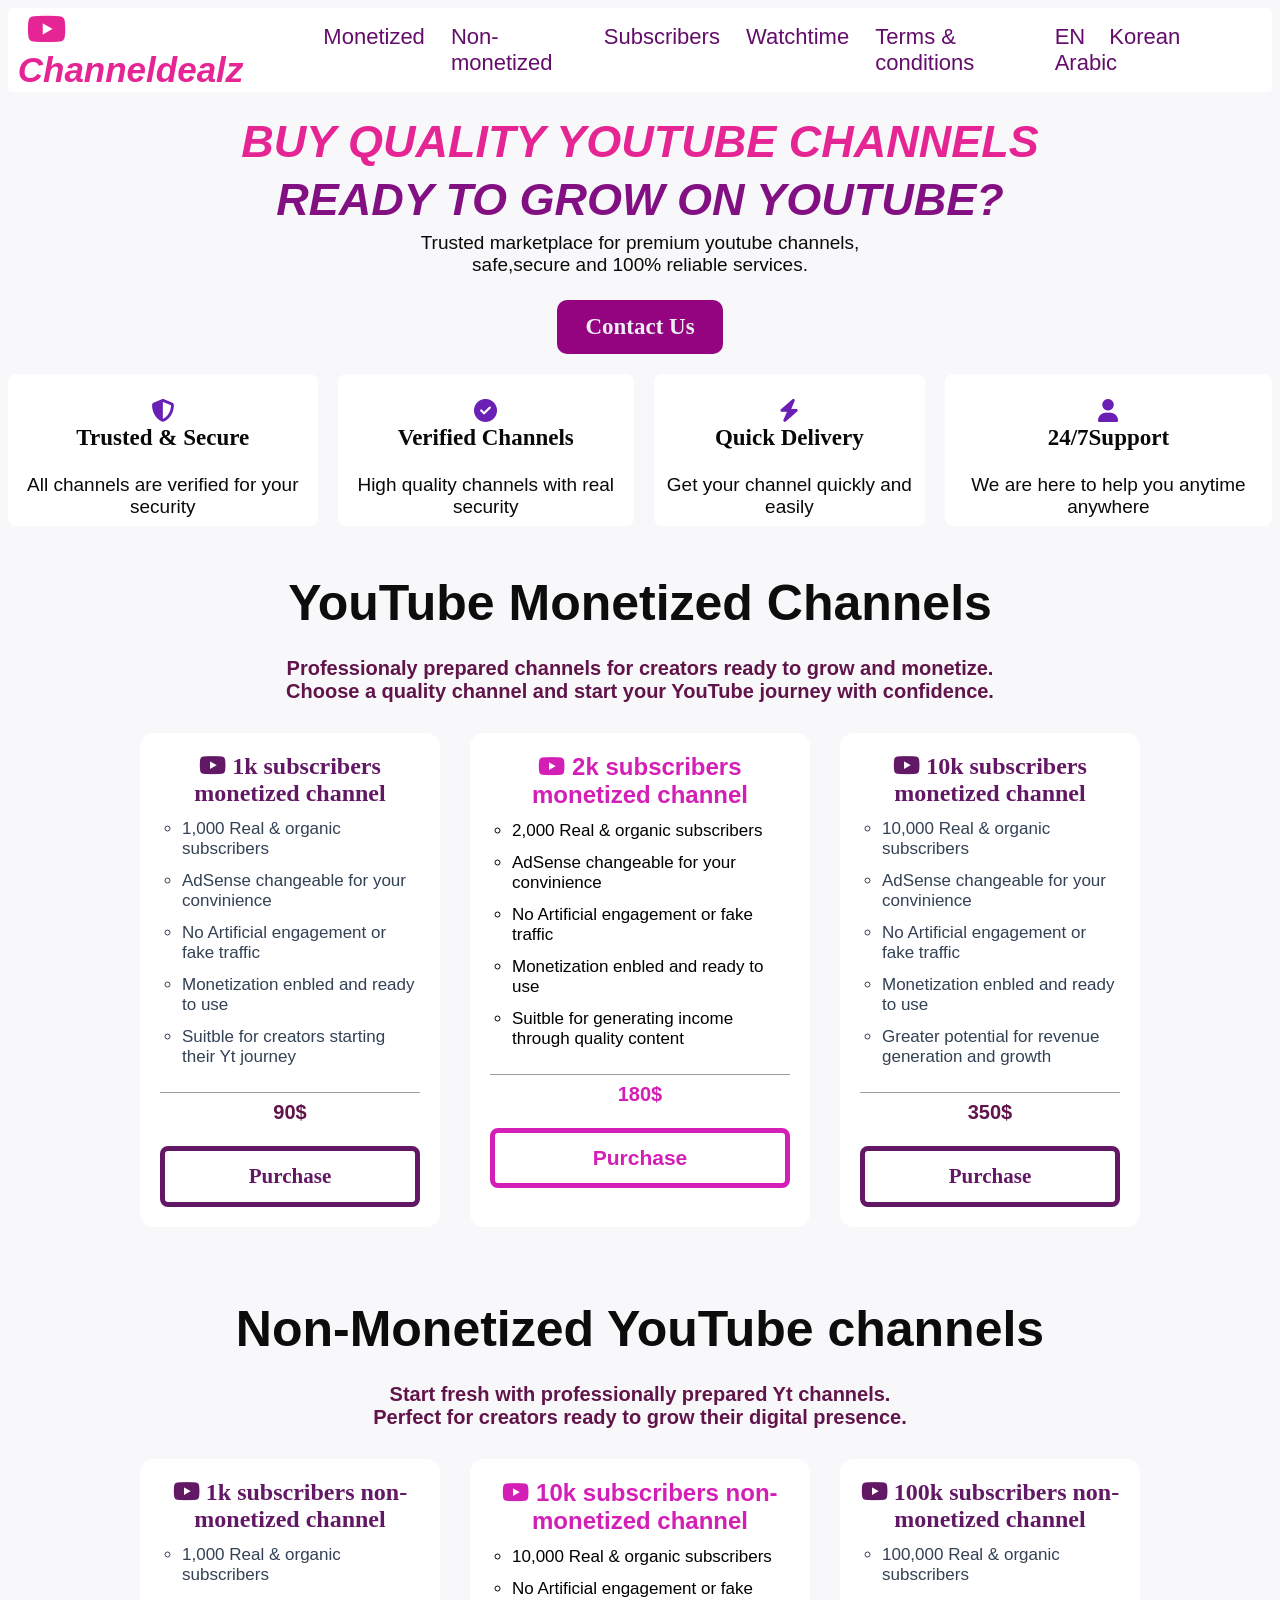
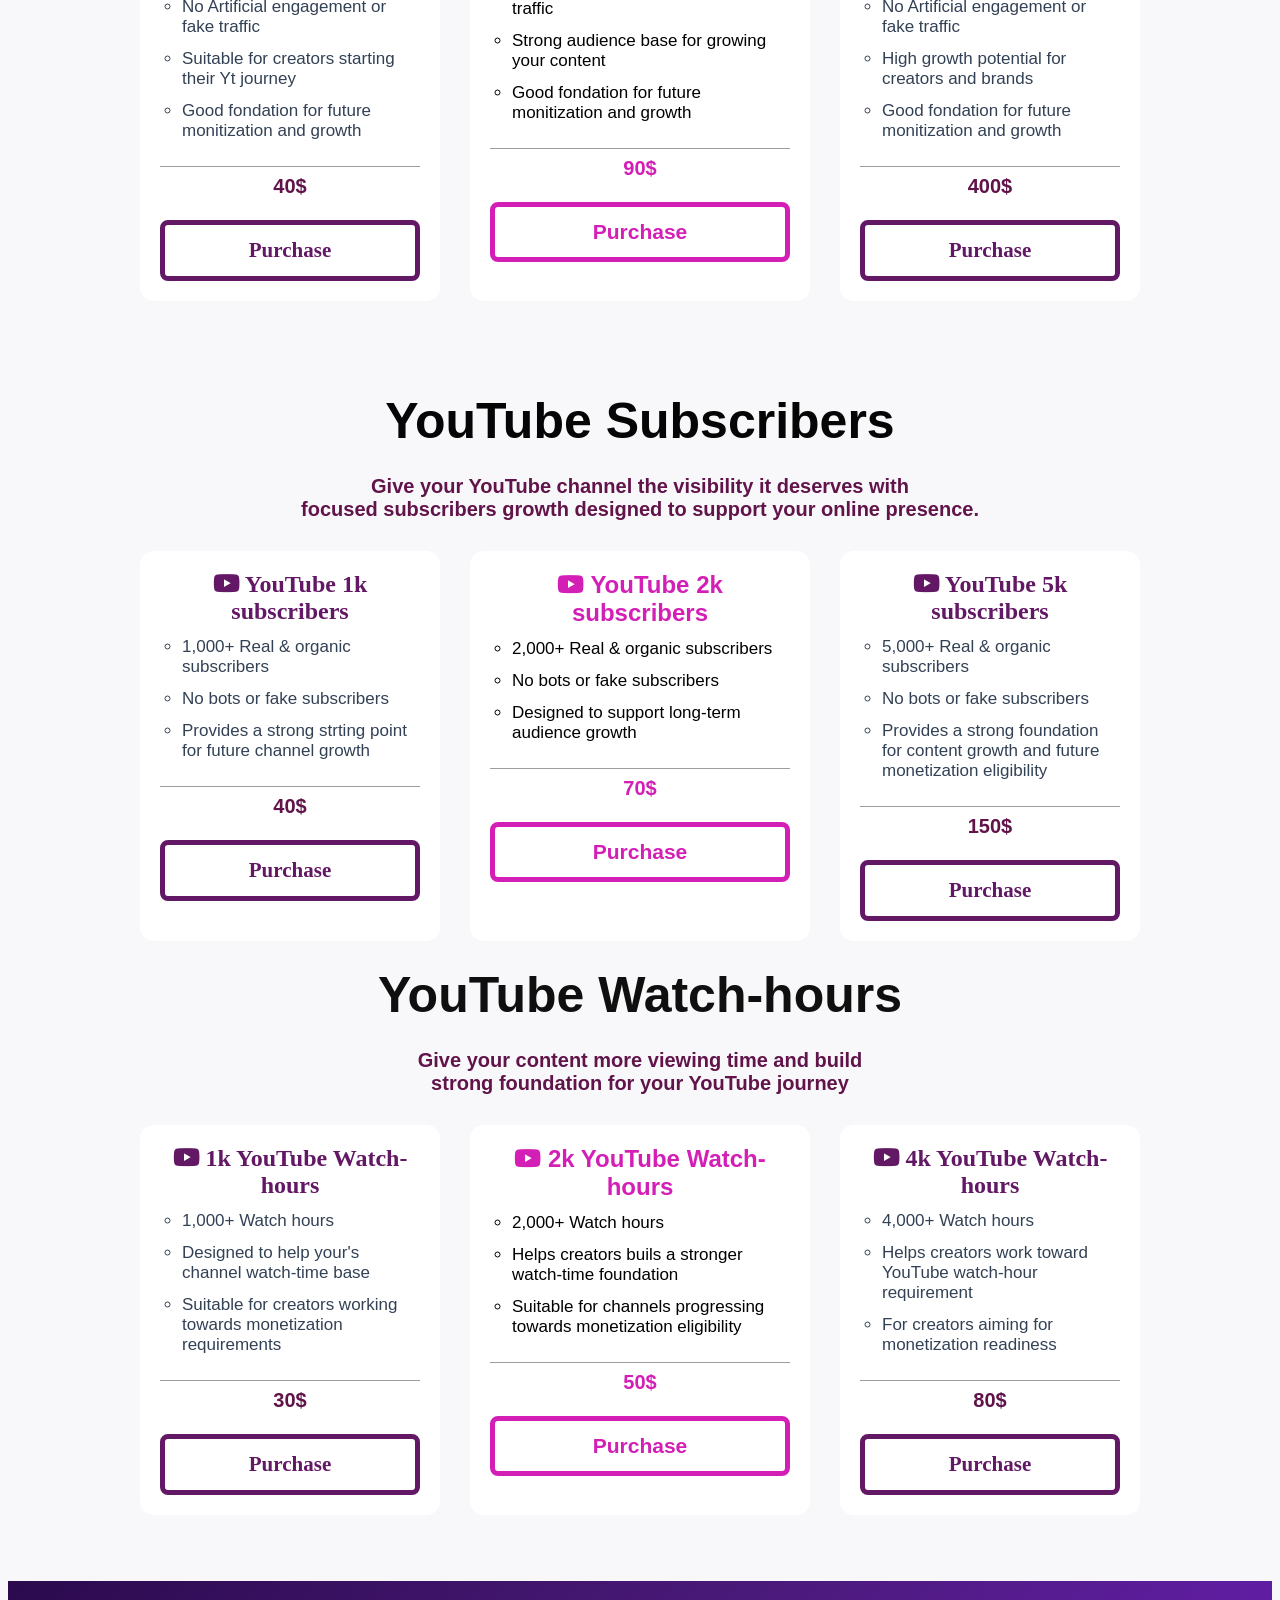
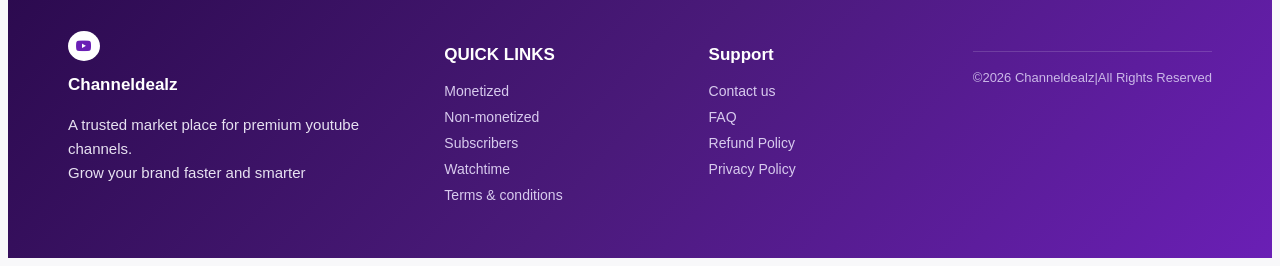
==== index.html @ dd98b4f0 "Add files via upload" ====
<!DOCTYPE html>
<html lang="en">
<head>
    <meta charset="UTF-8">
    <meta name="viewport" content="width=device-width, initial-scale=1.0">
    <title>Channeldealz</title>
    <link rel="stylesheet" href="style.css">
    <link rel="stylesheet" href="https://cdnjs.cloudflare.com/ajax/libs/font-awesome/6.5.2/css/all.min.css">
</head>
<body>
    <header>
        <nav class="ao">
            <div class="o">
                <span>&nbsp;&nbsp;<i class="fa-brands fa-youtube"></i>&nbsp;Channeldealz</span></div>
            <ul>
            <li><a href="#channel">Monetized&nbsp;</a></li>
            <li><a href="#non">Non-monetized&nbsp;</a></li>
            <li><a href="#subscribers">Subscribers&nbsp;</a></li>
            <li><a href="#watch-time">Watchtime&nbsp;</a></li>
            <li><a href="terms.html" target="_blank">Terms & conditions</a></li>
            </ul>
            <div class="languages">
    <a href="./index.html">EN</a>
    <a href="ko/index.html">Korean</a>
    <a href="ar/index.html">Arabic</a>
</div>
        </nav>
    </header><br>
    <section id="home">
    <div class="zo">
    <h1 class="co">BUY QUALITY YOUTUBE CHANNELS</h1>
    <h1 class="bo">READY TO GROW ON YOUTUBE?</h1>
    <p>Trusted marketplace for premium youtube channels,<br>safe,secure and 100% reliable services.</p><br>
    <div class="f"><a href="mailto:sikandariqbalmillionaire@gmail.com">Contact Us</a></div>
    <div class="yo">
    <div class="xo"><h3><i class="fa-solid fa-shield-halved"></i>
        <br>Trusted & Secure</h3><p>All channels are verified for your security</p></div>
    <div class="xo"><h3><i class="fa-solid fa-circle-check"></i><br>
        Verified Channels</h3><p>High quality channels with real security</p></div>
    <div class="xo"><h3><i class="fa-solid fa-bolt"></i><br>Quick Delivery</h3><p>Get your channel quickly and easily</p></div>
    <div class="xo"><h3><i class="fa-solid fa-user"></i><br>24/7Support</h3><p>We are here to help you anytime anywhere</p></div>
    </div>
    </div>
    </section><br>
<section id="channel">
    <h1>YouTube Monetized Channels</h1>
    <h3>Professionaly prepared channels for creators ready to grow and monetize.<br>
        Choose a quality channel and start your YouTube journey with confidence.
    </h3>
    <div class="jo">
    <div class="no">
        <h2><i class="fa-brands fa-youtube"></i>&nbsp;1k subscribers monetized channel</h2>
        <ul>
            <li>1,000 Real & organic subscribers</li>
            <li>AdSense changeable for your convinience</li>
            <li>No Artificial engagement or fake traffic</li>
            <li>Monetization enbled and ready to use</li>
            <li>Suitble for creators starting their Yt journey</li>
        </ul>
        <div class="wo"></div>
         <h3>90$</h3>
        <a href="https://wa.me/923251877429" target="_blank">Purchase</a>
    </div>
     <div class="go">
        <h2><i class="fa-brands fa-youtube"></i>&nbsp;2k subscribers monetized channel</h2>
        <ul>
            <li>2,000 Real & organic subscribers</li>
            <li>AdSense changeable for your convinience</li>
            <li>No Artificial engagement or fake traffic</li>
            <li>Monetization enbled and ready to use</li>
            <li>Suitble for generating income through quality content</li>
        </ul>
        <div class="x"></div>
         <h3>180$</h3>
        <a href="https://wa.me/923251877429" target="_blank">Purchase</a>
    </div>
    <div class="no">
        <h2><i class="fa-brands fa-youtube"></i>&nbsp;10k subscribers monetized channel</h2>
        <ul>
            <li>10,000 Real & organic subscribers</li>
            <li>AdSense changeable for your convinience</li>
            <li>No Artificial engagement or fake traffic</li>
            <li>Monetization enbled and ready to use</li>
            <li>Greater potential for revenue generation and growth</li>
        </ul>
        <div class="wo"></div>
        <h3>350$</h3>
        <a href="https://wa.me/923251877429" target="_blank">Purchase</a>
    </div>
    </div>
</section><br>
<section id="non">
    <h1>Non-Monetized YouTube channels</h1>
    <h3>Start fresh with professionally prepared Yt channels.<br>
        Perfect for creators ready to grow their digital presence.
    </h3>
    <div class="jo">
    <div class="no">
        <h2><i class="fa-brands fa-youtube"></i>&nbsp;1k subscribers non-monetized channel</h2>
        <ul>
            <li>1,000 Real & organic subscribers</li>
            <li>No Artificial engagement or fake traffic</li>
            <li>Suitable for creators starting their Yt journey</li>
            <li>Good fondation for future monitization and growth</li>
        </ul>
        <div class="wo"></div>
         <h3>40$</h3>
        <a href="https://wa.me/923251877429" target="_blank">Purchase</a>
    </div>
   <div class="go">
        <h2><i class="fa-brands fa-youtube"></i>&nbsp;10k subscribers non-monetized channel</h2>
        <ul>
            <li>10,000 Real & organic subscribers</li>
            <li>No Artificial engagement or fake traffic</li>
            <li>Strong audience base for growing your content</li>
            <li>Good fondation for future monitization and growth</li>
        </ul>
        <div class="x"></div>
         <h3>90$</h3>
        <a href="https://wa.me/923251877429" target="_blank">Purchase</a>
    </div>
    <div class="no">
        <h2><i class="fa-brands fa-youtube"></i>&nbsp;100k subscribers non-monetized channel</h2>
        <ul>
            <li>100,000 Real & organic subscribers</li>
            <li>No Artificial engagement or fake traffic</li>
            <li>High growth potential for creators and brands</li>
            <li>Good fondation for future monitization and growth</li>
        </ul>
        <div class="wo"></div>
        <h3>400$</h3>
        <a href="https://wa.me/923251877429" target="_blank">Purchase</a>
    </div>
    </div>
</section><br><br>
<section id="subscribers">
    <h1>YouTube Subscribers</h1>
    <h3>Give your YouTube channel the visibility it deserves with<br>
        focused subscribers growth designed to support your online presence.
    </h3>
    <div class="jo">
    <div class="no">
            <h2><i class="fa-brands fa-youtube"></i>&nbsp;YouTube 1k subscribers</h2>
            <ul>
            <li>1,000+ Real & organic subscribers</li>
            <li>No bots or fake subscribers</li>
            <li>Provides a strong strting point for future channel growth</li>
        </ul>
        <div class="wo"></div>
        <h3>40$</h3>
         <a href="https://wa.me/923251877429" target="_blank">Purchase</a>
    </div>
    <div class="go">
            <h2><i class="fa-brands fa-youtube"></i>&nbsp;YouTube 2k subscribers</h2>
            <ul>
            <li>2,000+ Real & organic subscribers</li>
            <li>No bots or fake subscribers</li>
            <li>Designed to support long-term audience growth</li>
        </ul>
        <div class="x"></div>
         <h3>70$</h3>
         <a href="https://wa.me/923251877429" target="_blank">Purchase</a>
    </div>
    <div class="no">
            <h2><i class="fa-brands fa-youtube"></i>&nbsp;YouTube 5k subscribers</h2>
            <ul>
            <li>5,000+ Real & organic subscribers</li>
            <li>No bots or fake subscribers</li>
            <li>Provides a strong foundation for content growth and future monetization eligibility</li>
        </ul>
        <div class="wo"></div>
         <h3>150$</h3>
         <a href="https://wa.me/923251877429" target="_blank">Purchase</a>
    </div>
    </div>
</section>
<section id="watch-time">
    <h1>YouTube Watch-hours</h1>
    <h3>Give your content more viewing time and build <br> strong foundation
        for your YouTube journey
    </h3>
    <div class="jo">
    <div class="no">
        <h2><i class="fa-brands fa-youtube"></i>&nbsp;1k YouTube Watch-hours</h2>
        <ul>
            <li>1,000+ Watch hours</li>
            <li>Designed to help your's channel watch-time base</li>
            <li>Suitable for creators working towards monetization requirements</li>
        </ul>
        <div class="wo"></div>
        <h3>30$</h3>
        <a href="https://wa.me/923251877429" target="_blank">Purchase</a>
    </div>
    <div class="go">
        <h2><i class="fa-brands fa-youtube"></i>&nbsp;2k YouTube Watch-hours</h2>
        <ul>
            <li>2,000+ Watch hours</li>
            <li>Helps creators buils a stronger watch-time foundation</li>
            <li>Suitable for channels progressing towards monetization eligibility</li>
        </ul>
        <div class="x"></div>
         <h3>50$</h3>
        <a href="https://wa.me/923251877429" target="_blank">Purchase</a>
    </div>
    <div class="no">
        <h2><i class="fa-brands fa-youtube"></i>&nbsp;4k YouTube Watch-hours</h2>
        <ul>
            <li>4,000+ Watch hours</li>
            <li>Helps creators work toward YouTube watch-hour requirement</li>
            <li>For creators aiming for monetization readiness</li>
        </ul>
        <div class="wo"></div>
        <h3>80$</h3>
        <a href="https://wa.me/923251877429" target="_blank">Purchase</a>
    </div>
    </div>
</section><br><br>
<section>
    <div class="d">
    <div class="a"><i class="fa-brands fa-youtube"></i><h2>Channeldealz</h2>
        <p>A trusted market place for premium youtube channels.<br>Grow your brand faster and smarter</p>
    </div>
    <div class="b"><h2>QUICK LINKS</h2>
     <ul>
            <li><a href="#channel">Monetized&nbsp;</a></li>
            <li><a href="#non">Non-monetized&nbsp;</a></li>
            <li><a href="#subscribers">Subscribers&nbsp;</a></li>
            <li><a href="#watch-time">Watchtime&nbsp;</a></li>
            <li><a href="terms.html" target="_blank">Terms & conditions</a></li>
            </ul>
    </div>
    <div class="c"><h2>Support</h2>
        <ul>
            <li>Contact us</li>
            <li>FAQ</li>
            <li>Refund Policy</li>
            <li>Privacy Policy</li>
        </ul>
    </div>
    <footer>&copy;2026 Channeldealz|All Rights Reserved</footer>
    </div>
</section>
</body>
</html>
---- style.css ----
.ao a{
    font-size: 22px;
    font-weight:500;
    font-family: 'Segoe UI', Tahoma, Geneva, Verdana, sans-serif;
    color: rgb(99, 13, 107);
    text-decoration:none;
    margin-right: 20px;
}
.ao a:hover{
    background-color: rgb(143, 36, 137);
    color:#edeff3;
}
.ao ul{
    margin-left: auto;
    display: flex;
    list-style: none;
}
.ao li{
    font-weight:1000;
}
.o{
    display:flex;
    align-items: center;
    gap: 2px;
}
.o span img{
 vertical-align: middle;
}
.ao span{
    font-size: 35px;
    font-style: italic;
    color: rgb(230, 37, 149);
    font-family:'Gill Sans', 'Gill Sans MT', Calibri, 'Trebuchet MS', sans-serif;
    font-weight:800 !important;
}
.ao{
    display: flex;
    align-items: center;
    border-radius: 5px;
    background:white;
}
.zo h1,.zo p{
    margin: 6px 0;
}
.bo{
    color: rgb(131, 16, 131);
    font-family:Arial, Helvetica, sans-serif;
    font-size:45px;
    font-style: italic;
    text-align: center;
    font-weight: 800;
}
.co{
    color: rgb(230, 37, 149);
    font-family: Arial, Helvetica, sans-serif;
    font-size: 45px;
    font-style: italic;
    text-align: center;
    font-weight:850;
}
.f{
    display: flex;
    justify-content: center;
    margin-bottom: 20px;
}
.f a{
    border-radius: 10px;
    padding:14px 28px;
    width: fit-content;
    background:rgb(148, 4, 129);
    text-align: center;
    text-decoration: none;
    color: #edeff3;
    font-size:23px;
    font-weight:600;
}
.zo p{
    color:rgb(10, 10, 10);
    font-size: 19px;
    text-align: center;
    font-family: 'Lucida Sans', 'Lucida Sans Regular', 'Lucida Grande', 'Lucida Sans Unicode', Geneva, Verdana, sans-serif;
}
.xo{
    width: fit-content;
    text-align: center;
    padding: 2px;
    color:rgb(8, 8, 8);
    background:white;
    border-radius: 8px;
    margin-bottom: 5px;
    font-family:'Times New Roman', Times, serif;
}
.xo i{
    color:#6a1fb5;
}
.xo h3{
    font-size:23px !important;
}
.yo{
   display: flex;
   gap:20px;
   align-items: center;
}
.lo{
    width: 50px !important;
    height: 24px !important;
    margin-top: 5px;
}
body{
    background-color: rgb(248, 248, 250);
}
#channel h1{
    color: rgb(14, 13, 13);
    font-weight: 700;
    font-size: 50px;
    text-align: center;
    font-family:Arial, Helvetica, sans-serif;
    line-height:0.5;
}
#channel h3{
    color: rgb(97, 20, 74);
    text-align: center;
    font-size: 20px;
    font-family: Arial, Helvetica, sans-serif;
}
.no{
    box-sizing: border-box;
    width:300px;
    max-width: 300px;
    padding: 20px;
    max-width: 300px;
    align-items: center;
    border-radius: 14px;
    background-color: white;
    justify-content: center;
    transition: transform 0.3 ease;
}
.no:hover{
    transform:translateY(-6px);
    box-shadow: 0 18px 20px rgba(0,0,0,0.14);
}
.no h2{
    text-align:center;
    border: none;
    font-size:24px;
    font-weight: 700;
    color:#621864;
    margin: 0 0 12px;
    border-radius: 4px;
}
.no h3{
  margin:0 0 22px;
  font-weight: 700;
  font-size: 40px;
  color:#621864;
}
.no ul{
    padding-left: 22px;
    margin: 0 0 25px;
    font-family: 'Segoe UI', Tahoma, Geneva, Verdana, sans-serif;
}
.no li{
    margin-bottom: 12px;
    font-size: 17px;
    color: #334155;
    list-style:circle;
}
.no a{
   display: block;
   padding: 13px 20px;
   border:5px solid #621864;
   color:#621864;
   text-align: center;
   text-decoration: none;
   font-size: 21px;
   font-weight: 600;
   border-radius: 8px;
   transition: all 0.3s ease;
}
.wo{
    height:1px;
    background-color: #423942;
    opacity:0.5;
    margin-bottom:8px;
}
.x{
    height:1px;
    background-color: rgb(66, 56, 65);
    opacity:0.5;
    margin-bottom: 8px;
}
.go{
    width: 300px;
    max-width: 300px;
    border-radius: 14px;
    padding: 20px;
    transition: transform 0.3s ease;
    font-family: Arial, sans-serif;
    background-color:#ffffff;
}
.go:hover{
    transform:translateY(-6px);
    box-shadow: 0 18px 20px rgba(0,0,0,0.14);
}
.go h2{
    text-align: center;
    border: none;
    font-size:24px;
    font-weight: 700;
    color:rgb(212, 31, 182);
    margin: 0 0 12px;
    border-radius: 4px;
}
.go h3{
  margin:0 0 22px;
  font-weight: 700;
  font-size: 40px;
  color:rgb(212, 31, 182) !important;
}
.go ul{
    padding-left: 22px;
    margin: 0 0 25px;
    font-family: 'Segoe UI', Tahoma, Geneva, Verdana, sans-serif;
}
.go li{
    margin-bottom: 12px;
    font-size: 17px;
    list-style:circle;
}
.go a{
   display: block;
   padding: 13px 20px;
   border:5px solid rgb(212, 31, 182);
   color:rgb(212, 31, 182);
   text-align: center;
   text-decoration: none;
   font-size: 21px;
   font-weight: 600;
   border-radius: 8px;
   transition: all 0.3 ease;
}
.jo{
    width: 100%;
    max-width: 1150px;
    margin: 30px auto;
    
    display: flex;
    justify-content: center;
    align-items: stretch;
    
    gap: 30px;
    padding: 0 20px;
    box-sizing: border-box;
}
#non h1{
     color: rgb(12, 12, 12);
    font-weight: 700;
    font-size: 50px;
    text-align: center;
    font-family:Arial, Helvetica, sans-serif;
    line-height: 0.5;
}
#non h3{
    color: rgb(97, 20, 74);
    text-align: center;
    font-family: Arial, Helvetica, sans-serif;
    font-size: 20px;
}
#subscribers h1{
     color: rgb(5, 5, 5);
    font-weight: 700;
    font-size: 50px;
    text-align: center;
    font-family:Arial, Helvetica, sans-serif;
    line-height: 0.5;
}
#subscribers h3{
    color: rgb(97, 20, 74);
    text-align: center;
    font-size: 20px;
    font-family: Arial, Helvetica, sans-serif;
}
#watch-time h1{
     color: rgb(15, 15, 15);
    font-weight: 700;
    font-size: 50px;
    text-align: center;
    font-family:Arial, Helvetica, sans-serif;
    line-height: 0.5;
}
#watch-time h3{
    color: rgb(97, 20, 74);
    text-align: center;
    font-size: 20px;
    font-family: Arial, Helvetica, sans-serif;
}
.ho{
    background: rgb(36, 4, 31);
    min-height: 100vh;
    display: flex;
    justify-content: center;
    gap:20px;
    flex-wrap: wrap;
}
.ho h1{
    color: #edeff3 !important;
    text-align: center !important;
    font-weight:1000;
    font-size:55px;
}
.ho h3{
    color:#fcf3fb;
    margin: 0;
}
.vo{
    border-bottom: 1px solid #263246;
}
.qo h2{
  color:#fff;
  font-size: 32px;
  margin-bottom: 10px;
}
.qo h3{
    color:#eef0f3;
    text-align: justify;
    display: block;
    white-space: normal;
    font-family: Arial, Helvetica, sans-serif;
    word-spacing: 1px;
    line-height: 1.7;
}
 .vo,
 .qo{
position: relative;
border-left:2px solid #d861ce;
margin-left: 35px;
padding: 10px 0 10px 18px;
box-sizing: border-box;
flex-basis: 100%;
}
 .vo h1,
 .qo h2,
 .qo h3{
    margin-left: 0;
    padding-left: 0;
    text-align: left;
    display: block;
}
section:has(.d){
    background: linear-gradient(132deg,#2b0a4e,#4a1a7a,#6a1fb5);
    padding: 50px 60px 20px;
    color:#eee;
    font-family: 'Segoe UI', Tahoma, Geneva, Verdana, sans-serif;
}
.d{
    display: flex;
    justify-content: space-between;
    flex-wrap: wrap;
    gap:40px;
    max-width: 1200px;
    margin: 0 auto;
    padding-bottom: 25px;
}
.d h2{
    font-size: 17px;
    margin-bottom: 18px;
    color:#fff;
}
.a{
    flex: 1.5;
    min-width: 250px;
}
.a i{
    background: #fff;
    color: #6a1fb5;
    border-radius: 50%;
    padding: 8px;
    font-size: 14px;
    margin-right: 10px;
}
.a p{
    font-size: 15px;
    line-height: 1.6;
    color: #e7e1f1;
}
.b,.c{
  flex: 1;
  min-width: 180px;
}
.b ul,.c ul{
    list-style: none;
    padding: 0;
    margin: 0;
}
.b ul li,.c ul li{
    margin-bottom: 10px;
    color:#d8cbee;
    font-size: 14px;
}
.b ul li a{
    color:#d8cbee;
    text-decoration: none;
    transition: 0.3s;
}
.b ul  li a:hover{
    color:#fff;
    padding-left: 4px;
}
footer{
    text-align: center;
    padding: 18px 0;
    margin-top: 20px;
    border-top: 1px solid rgba(255,255,255,0.15);
    font-size: 13px;
    color:#cbb8e8;
}
@media (max-width: 1200px) {

    .ao {
        flex-wrap: wrap;
        padding: 10px 18px;
        gap: 8px;
    }

    .ao ul {
        flex-wrap: wrap;
        justify-content: center;
        gap: 5px 8px;
        margin-left: auto;
    }

    .ao a {
        font-size: 19px;
        margin-right: 8px;
    }

    .o {
        flex-shrink: 0;
    }

    .jo {
        max-width: 960px;
        flex-wrap: wrap;
        justify-content: center;
    }

    .co,
    .bo {
        font-size: 40px;
    }

    #channel h1,
    #non h1,
    #subscribers h1,
    #watch-time h1 {
        font-size: 44px;
        line-height: 1.1;
    }
}

@media (max-width: 900px) {

    .ao {
        padding: 10px 15px;
    }

    .ao ul {
        width: 100%;
        justify-content: center;
        margin-left: 0;
        flex-wrap: wrap;
        gap: 4px 8px;
    }

    .ao a {
        font-size: 17px;
        margin-right: 4px;
    }

    .jo {
        max-width: 650px;
        gap: 25px;
    }

    .co,
    .bo {
        font-size: 36px;
    }

    #channel h1,
    #non h1,
    #subscribers h1,
    #watch-time h1 {
        font-size: 40px;
        line-height: 1.15;
    }

    #channel h3,
    #non h3,
    #subscribers h3,
    #watch-time h3 {
        font-size: 18px;
        line-height: 1.5;
    }

    .ho {
        padding: 35px 6%;
    }

    .ho h1 {
        font-size: 46px;
    }

    .qo h2 {
        font-size: 28px;
    }

    .qo h3 {
        font-size: 17px;
        line-height: 1.6;
    }
}

@media (max-width: 650px) {

    .ao {
        padding: 8px 12px;
        gap: 8px;
    }

    .o {
        width: 100%;
        justify-content: center;
    }

    .ao span {
        font-size: 28px;
    }

    .ao ul {
        width: 100%;
        justify-content: center;
        flex-wrap: wrap;
        gap: 4px 7px;
        margin: 0;
    }

    .ao a {
        font-size: 15px;
        margin-right: 0;
        padding: 3px 2px;
    }

    .co,
    .bo {
        font-size: 30px;
        line-height: 1.25;
    }

    .zo p {
        font-size: 16px;
        line-height: 1.5;
    }

    .yo {
        flex-wrap: wrap;
        justify-content: center;
        gap: 12px;
    }

    .xo {
        width: calc(50% - 6px);
        max-width: none;
    }

    .xo h3 {
        font-size: 19px !important;
    }

    .xo p {
        font-size: 14px;
    }

    #channel h1,
    #non h1,
    #subscribers h1,
    #watch-time h1 {
        font-size: 32px;
        line-height: 1.2;
    }

    #channel h3,
    #non h3,
    #subscribers h3,
    #watch-time h3 {
        font-size: 16px;
        line-height: 1.5;
    }

    .jo {
        width: 100%;
        padding: 0 15px;
        flex-wrap: wrap;
        justify-content: center;
        gap: 20px;
    }

    .no,
    .go {
        width: 100%;
        max-width: 400px;
    }

    .no h2,
    .go h2 {
        font-size: 21px;
        line-height: 1.35;
    }

    .no li,
    .go li {
        font-size: 16px;
        line-height: 1.45;
    }

    .no h3,
    .go h3 {
        font-size: 34px;
    }

    .ho {
        padding: 30px 18px;
    }

    .ho h1 {
        font-size: 38px;
        line-height: 1.2;
    }

    .vo,
    .qo {
        margin-left: 0;
        padding-left: 14px;
    }

    .qo h2 {
        font-size: 25px;
        line-height: 1.3;
    }

    .qo h3 {
        font-size: 16px;
        line-height: 1.6;
        text-align: left;
        overflow-wrap: anywhere;
    }

    .d {
        padding-left: 20px;
        padding-right: 20px;
    }

    .a,
    .b,
    .c {
        min-width: 0;
        flex: 1 1 100%;
    }
}

@media (max-width: 420px) {

    .ao {
        padding: 8px 8px;
    }

    .ao span {
        font-size: 24px;
    }

    .ao ul {
        gap: 4px 5px;
    }

    .ao a {
        font-size: 13px;
    }

    .co,
    .bo {
        font-size: 26px;
    }

    .yo {
        gap: 10px;
    }

    .xo {
        width: 100%;
    }

    .jo {
        padding: 0 12px;
    }

    .no,
    .go {
        padding: 16px;
    }

    .no h2,
    .go h2 {
        font-size: 20px;
    }

    .no li,
    .go li {
        font-size: 15px;
    }

    .no a,
    .go a {
        font-size: 19px;
    }

    .ho {
        padding: 25px 14px;
    }

    .ho h1 {
        font-size: 32px;
    }

    .qo {
        padding-left: 12px;
    }

    .qo h2 {
        font-size: 22px;
    }

    .qo h3 {
        font-size: 15px;
    }
}
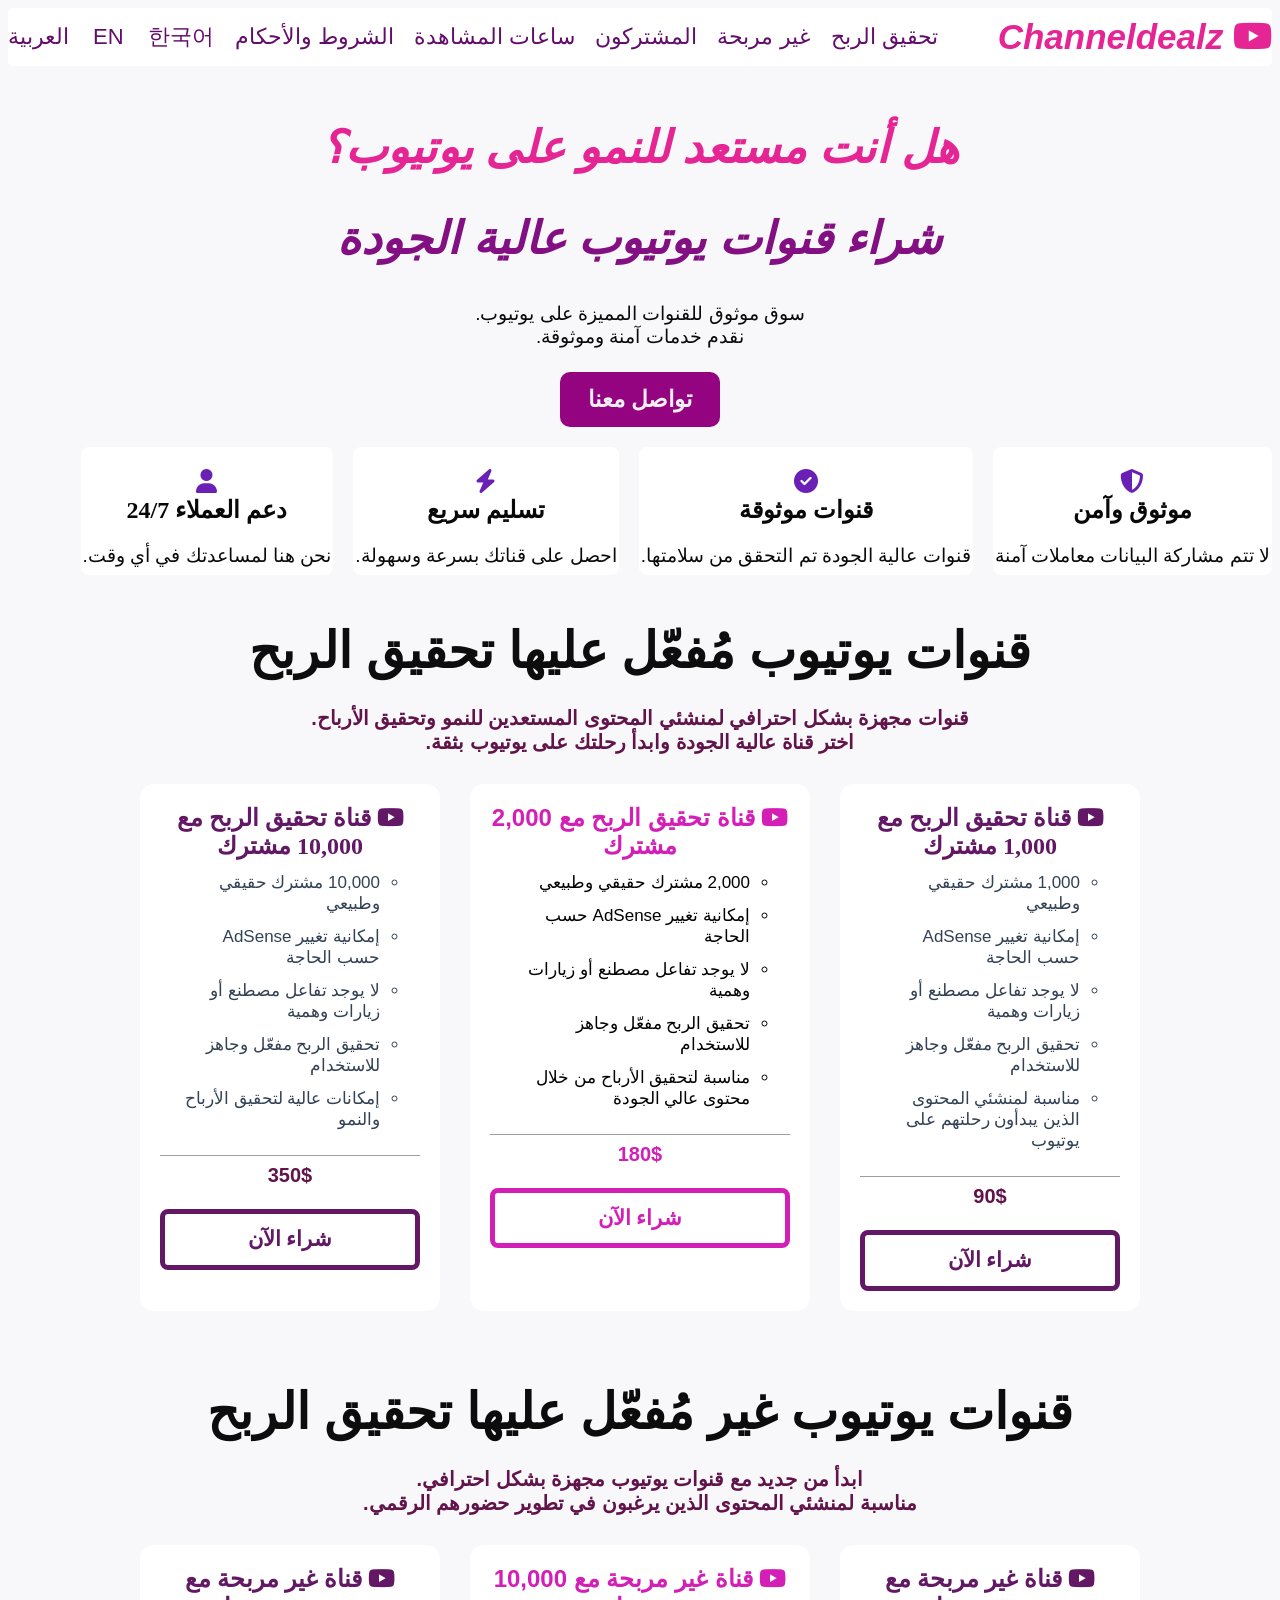
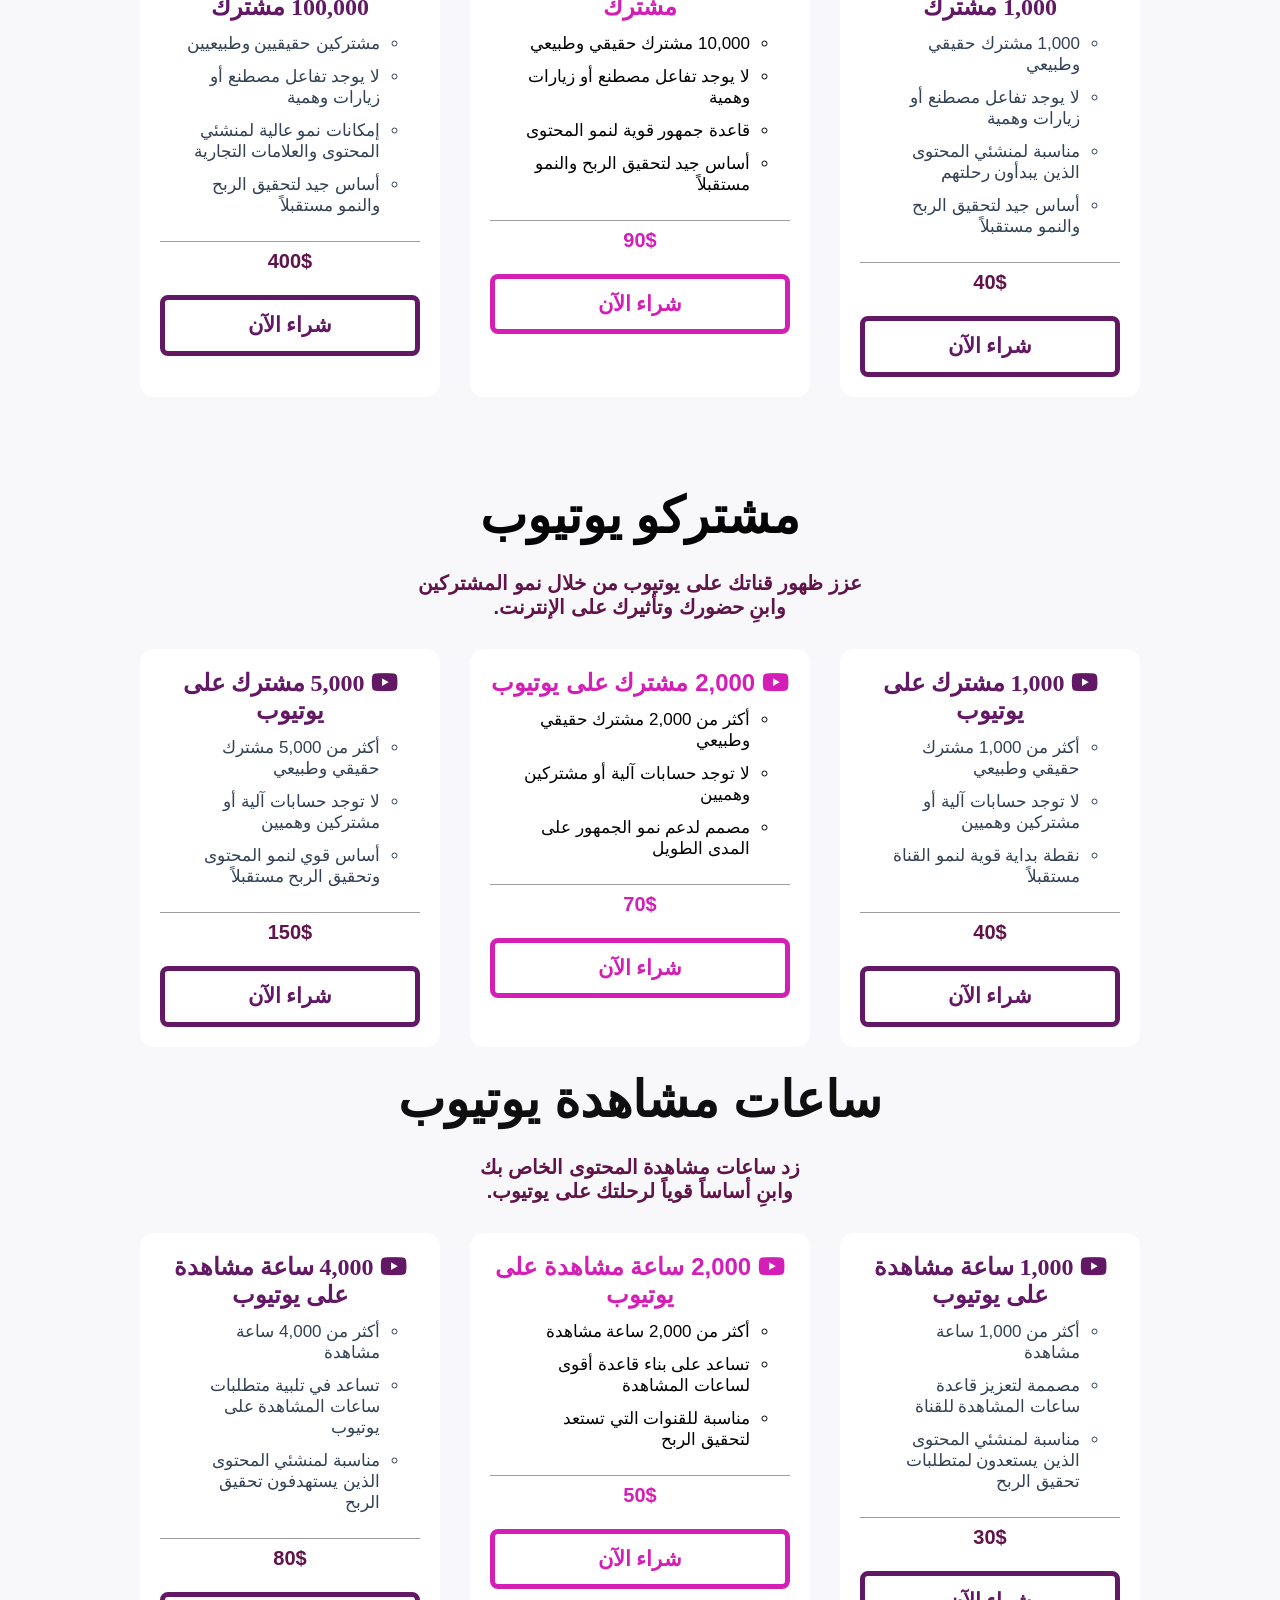
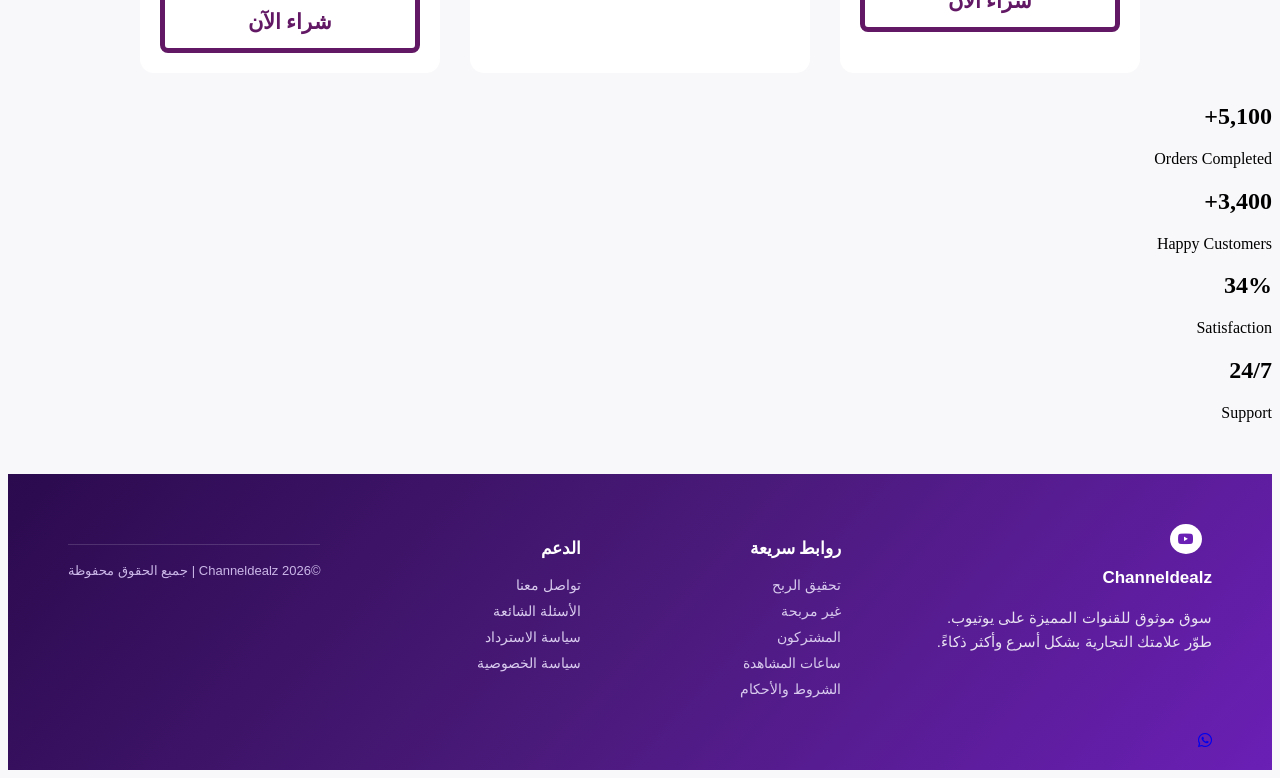
==== commit cf3d1998: "Add files via upload" ====
--- a/index.html
+++ b/index.html
@@ -1,244 +1,833 @@
 <!DOCTYPE html>
-<html lang="en">
+<html lang="ar" dir="rtl">
+
 <head>
     <meta charset="UTF-8">
     <meta name="viewport" content="width=device-width, initial-scale=1.0">
-    <title>Channeldealz</title>
-    <link rel="stylesheet" href="style.css">
-    <link rel="stylesheet" href="https://cdnjs.cloudflare.com/ajax/libs/font-awesome/6.5.2/css/all.min.css">
+    <meta name="description" content="شراء قنوات يوتيوب عالية الجودة، مع مشتركين وساعات مشاهدة. خدمات قنوات يوتيوب آمنة وموثوقة.">
+    <title>شراء قنوات يوتيوب | Channeldealz</title>
+
+    <meta name="description"
+        content="اشترِ قنوات يوتيوب عالية الجودة بأمان. نوفر قنوات موثوقة وخدمات المشتركين وساعات المشاهدة.">
+
+    <link rel="stylesheet" href="../style.css">
+
+    <link rel="stylesheet"
+        href="https://cdnjs.cloudflare.com/ajax/libs/font-awesome/6.5.2/css/all.min.css">
+
+    <link rel="alternate" hreflang="en" href="../index.html">
+    <link rel="alternate" hreflang="ko" href="../ko/index.html">
+    <link rel="alternate" hreflang="ar" href="./index.html">
+    <link rel="alternate" hreflang="x-default" href="../index.html">
 </head>
+
+
 <body>
+    <div class="progress">
+      <div id="progress-bar"></div>
+    </div>
+    <!-- NAVBAR -->
     <header>
+
         <nav class="ao">
+
             <div class="o">
-                <span>&nbsp;&nbsp;<i class="fa-brands fa-youtube"></i>&nbsp;Channeldealz</span></div>
+                <span>
+                    <i class="fa-brands fa-youtube"></i>
+                    Channeldealz
+                </span>
+            </div>
+
             <ul>
-            <li><a href="#channel">Monetized&nbsp;</a></li>
-            <li><a href="#non">Non-monetized&nbsp;</a></li>
-            <li><a href="#subscribers">Subscribers&nbsp;</a></li>
-            <li><a href="#watch-time">Watchtime&nbsp;</a></li>
-            <li><a href="terms.html" target="_blank">Terms & conditions</a></li>
+                <li><a href="#channel">تحقيق الربح</a></li>
+                <li><a href="#non">غير مربحة</a></li>
+                <li><a href="#subscribers">المشتركون</a></li>
+                <li><a href="#watch-time">ساعات المشاهدة</a></li>
+                <li><a href="terms.html">الشروط والأحكام</a></li>
             </ul>
+
             <div class="languages">
-    <a href="./index.html">EN</a>
-    <a href="ko/index.html">Korean</a>
-    <a href="ar/index.html">Arabic</a>
+                <a href="../index.html">EN</a>
+                <a href="../ko/index.html">한국어</a>
+                <a href="./index.html">العربية</a>
+            </div>
+
+        </nav>
+
+    </header>
+
+
+    <br>
+
+
+    <!-- HOME -->
+    <section id="home">
+
+        <div class="zo">
+
+            <h2 class="co">
+                هل أنت مستعد للنمو على يوتيوب؟
+            </h2>
+
+            <h2 class="bo">
+                شراء قنوات يوتيوب عالية الجودة
+            </h2>
+
+            <p>
+                سوق موثوق للقنوات المميزة على يوتيوب.<br>
+                نقدم خدمات آمنة وموثوقة.
+            </p>
+
+            <br>
+
+            <div class="f">
+                <a href="mailto:sikandariqbalmillionaire@gmail.com">
+                    تواصل معنا
+                </a>
+            </div>
+
+
+            <div class="yo">
+
+                <div class="xo">
+
+                    <h2>
+                        <i class="fa-solid fa-shield-halved"></i>
+                        <br>
+                        موثوق وآمن
+                    </h2>
+
+                    <p>
+                       لا تتم مشاركة البيانات معاملات آمنة  
+                    </p>
+
+                </div>
+
+
+                <div class="xo">
+
+                    <h2>
+                        <i class="fa-solid fa-circle-check"></i>
+                        <br>
+                        قنوات موثوقة
+                    </h2>
+
+                    <p>
+                        قنوات عالية الجودة تم التحقق من سلامتها.
+                    </p>
+
+                </div>
+
+
+                <div class="xo">
+
+                    <h2>
+                        <i class="fa-solid fa-bolt"></i>
+                        <br>
+                        تسليم سريع
+                    </h2>
+
+                    <p>
+                        احصل على قناتك بسرعة وسهولة.
+                    </p>
+
+                </div>
+
+
+                <div class="xo">
+
+                    <h2>
+                        <i class="fa-solid fa-user"></i>
+                        <br>
+                        دعم العملاء 24/7
+                    </h2>
+
+                    <p>
+                        نحن هنا لمساعدتك في أي وقت.
+                    </p>
+
+                </div>
+
+            </div>
+
+        </div>
+
+    </section>
+
+
+    <br>
+
+
+    <!-- MONETIZED CHANNELS -->
+    <section id="channel">
+
+        <h1>
+            قنوات يوتيوب مُفعّل عليها تحقيق الربح
+        </h1>
+
+        <h3>
+            قنوات مجهزة بشكل احترافي لمنشئي المحتوى المستعدين للنمو وتحقيق الأرباح.<br>
+            اختر قناة عالية الجودة وابدأ رحلتك على يوتيوب بثقة.
+        </h3>
+
+
+        <div class="jo">
+
+
+            <div class="no">
+
+                <h2>
+                    <i class="fa-brands fa-youtube"></i>
+                    قناة تحقيق الربح مع 1,000 مشترك
+                </h2>
+
+                <ul>
+
+                    <li>
+                        1,000 مشترك حقيقي وطبيعي
+                    </li>
+
+                    <li>
+                        إمكانية تغيير AdSense حسب الحاجة
+                    </li>
+
+                    <li>
+                        لا يوجد تفاعل مصطنع أو زيارات وهمية
+                    </li>
+
+                    <li>
+                        تحقيق الربح مفعّل وجاهز للاستخدام
+                    </li>
+
+                    <li>
+                        مناسبة لمنشئي المحتوى الذين يبدأون رحلتهم على يوتيوب
+                    </li>
+
+                </ul>
+
+                <div class="wo"></div>
+
+                <h3>
+                    90$
+                </h3>
+
+                <a href="https://wa.me/923251877429" target="_blank">
+                    شراء الآن
+                </a>
+
+            </div>
+
+
+            <div class="go">
+
+                <h2>
+                    <i class="fa-brands fa-youtube"></i>
+                    قناة تحقيق الربح مع 2,000 مشترك
+                </h2>
+
+                <ul>
+
+                    <li>
+                        2,000 مشترك حقيقي وطبيعي
+                    </li>
+
+                    <li>
+                        إمكانية تغيير AdSense حسب الحاجة
+                    </li>
+
+                    <li>
+                        لا يوجد تفاعل مصطنع أو زيارات وهمية
+                    </li>
+
+                    <li>
+                        تحقيق الربح مفعّل وجاهز للاستخدام
+                    </li>
+
+                    <li>
+                        مناسبة لتحقيق الأرباح من خلال محتوى عالي الجودة
+                    </li>
+
+                </ul>
+
+                <div class="x"></div>
+
+                <h3>
+                    180$
+                </h3>
+
+                <a href="https://wa.me/923251877429" target="_blank">
+                    شراء الآن
+                </a>
+
+            </div>
+
+
+            <div class="no">
+
+                <h2>
+                    <i class="fa-brands fa-youtube"></i>
+                    قناة تحقيق الربح مع 10,000 مشترك
+                </h2>
+
+                <ul>
+
+                    <li>
+                        10,000 مشترك حقيقي وطبيعي
+                    </li>
+
+                    <li>
+                        إمكانية تغيير AdSense حسب الحاجة
+                    </li>
+
+                    <li>
+                        لا يوجد تفاعل مصطنع أو زيارات وهمية
+                    </li>
+
+                    <li>
+                        تحقيق الربح مفعّل وجاهز للاستخدام
+                    </li>
+
+                    <li>
+                        إمكانات عالية لتحقيق الأرباح والنمو
+                    </li>
+
+                </ul>
+
+                <div class="wo"></div>
+
+                <h3>
+                    350$
+                </h3>
+
+                <a href="https://wa.me/923251877429" target="_blank">
+                    شراء الآن
+                </a>
+
+            </div>
+
+        </div>
+
+    </section>
+
+
+    <br>
+
+
+    <!-- NON MONETIZED CHANNELS -->
+    <section id="non">
+
+        <h1>
+            قنوات يوتيوب غير مُفعّل عليها تحقيق الربح
+        </h1>
+
+        <h3>
+            ابدأ من جديد مع قنوات يوتيوب مجهزة بشكل احترافي.<br>
+            مناسبة لمنشئي المحتوى الذين يرغبون في تطوير حضورهم الرقمي.
+        </h3>
+
+        <div class="jo">
+            <div class="no">
+
+                <h2>
+                    <i class="fa-brands fa-youtube"></i>
+                    قناة غير مربحة مع 1,000 مشترك
+                </h2>
+
+                <ul>
+
+                    <li>
+                        1,000 مشترك حقيقي وطبيعي
+                    </li>
+
+                    <li>
+                        لا يوجد تفاعل مصطنع أو زيارات وهمية
+                    </li>
+
+                    <li>
+                        مناسبة لمنشئي المحتوى الذين يبدأون رحلتهم
+                    </li>
+
+                    <li>
+                        أساس جيد لتحقيق الربح والنمو مستقبلاً
+                    </li>
+
+                </ul>
+
+                <div class="wo"></div>
+
+                <h3>
+                    40$
+                </h3>
+
+                <a href="https://wa.me/923251877429" target="_blank">
+                    شراء الآن
+                </a>
+
+            </div>
+
+
+            <div class="go">
+
+                <h2>
+                    <i class="fa-brands fa-youtube"></i>
+                    قناة غير مربحة مع 10,000 مشترك
+                </h2>
+
+                <ul>
+
+                    <li>
+                        10,000 مشترك حقيقي وطبيعي
+                    </li>
+
+                    <li>
+                        لا يوجد تفاعل مصطنع أو زيارات وهمية
+                    </li>
+
+                    <li>
+                        قاعدة جمهور قوية لنمو المحتوى
+                    </li>
+
+                    <li>
+                        أساس جيد لتحقيق الربح والنمو مستقبلاً
+                    </li>
+
+                </ul>
+
+                <div class="x"></div>
+
+                <h3>
+                    90$
+                </h3>
+
+                <a href="https://wa.me/923251877429" target="_blank">
+                    شراء الآن
+                </a>
+
+            </div>
+
+
+            <div class="no">
+
+                <h2>
+                    <i class="fa-brands fa-youtube"></i>
+                    قناة غير مربحة مع 100,000 مشترك
+                </h2>
+
+                <ul>
+
+                    <li>
+                        مشتركين حقيقيين وطبيعيين
+                    </li>
+
+                    <li>
+                        لا يوجد تفاعل مصطنع أو زيارات وهمية
+                    </li>
+
+                    <li>
+                        إمكانات نمو عالية لمنشئي المحتوى والعلامات التجارية
+                    </li>
+
+                    <li>
+                        أساس جيد لتحقيق الربح والنمو مستقبلاً
+                    </li>
+
+                </ul>
+
+                <div class="wo"></div>
+
+                <h3>
+                    400$
+                </h3>
+
+                <a href="https://wa.me/923251877429" target="_blank">
+                    شراء الآن
+                </a>
+
+            </div>
+
+        </div>
+
+    </section>
+
+
+    <br><br>
+
+
+    <!-- SUBSCRIBERS -->
+    <section id="subscribers">
+
+        <h1>
+            مشتركو يوتيوب
+        </h1>
+
+        <h3>
+            عزز ظهور قناتك على يوتيوب من خلال نمو المشتركين<br>
+            وابنِ حضورك وتأثيرك على الإنترنت.
+        </h3>
+
+
+        <div class="jo">
+
+
+            <div class="no">
+
+                <h2>
+                    <i class="fa-brands fa-youtube"></i>
+                    1,000 مشترك على يوتيوب
+                </h2>
+
+                <ul>
+
+                    <li>
+                        أكثر من 1,000 مشترك حقيقي وطبيعي
+                    </li>
+
+                    <li>
+                        لا توجد حسابات آلية أو مشتركين وهميين
+                    </li>
+
+                    <li>
+                        نقطة بداية قوية لنمو القناة مستقبلاً
+                    </li>
+
+                </ul>
+
+                <div class="wo"></div>
+
+                <h3>
+                    40$
+                </h3>
+
+                <a href="https://wa.me/923251877429" target="_blank">
+                    شراء الآن
+                </a>
+
+            </div>
+
+
+            <div class="go">
+
+                <h2>
+                    <i class="fa-brands fa-youtube"></i>
+                    2,000 مشترك على يوتيوب
+                </h2>
+
+                <ul>
+
+                    <li>
+                        أكثر من 2,000 مشترك حقيقي وطبيعي
+                    </li>
+
+                    <li>
+                        لا توجد حسابات آلية أو مشتركين وهميين
+                    </li>
+
+                    <li>
+                        مصمم لدعم نمو الجمهور على المدى الطويل
+                    </li>
+
+                </ul>
+
+                <div class="x"></div>
+
+                <h3>
+                    70$
+                </h3>
+
+                <a href="https://wa.me/923251877429" target="_blank">
+                    شراء الآن
+                </a>
+
+            </div>
+
+
+            <div class="no">
+
+                <h2>
+                    <i class="fa-brands fa-youtube"></i>
+                    5,000 مشترك على يوتيوب
+                </h2>
+
+                <ul>
+
+                    <li>
+                        أكثر من 5,000 مشترك حقيقي وطبيعي
+                    </li>
+
+                    <li>
+                        لا توجد حسابات آلية أو مشتركين وهميين
+                    </li>
+
+                    <li>
+                        أساس قوي لنمو المحتوى وتحقيق الربح مستقبلاً
+                    </li>
+
+                </ul>
+
+                <div class="wo"></div>
+
+                <h3>
+                    150$
+                </h3>
+
+                <a href="https://wa.me/923251877429" target="_blank">
+                    شراء الآن
+                </a>
+
+            </div>
+
+        </div>
+
+    </section>
+
+
+    <!-- WATCH TIME -->
+    <section id="watch-time">
+
+        <h1>
+            ساعات مشاهدة يوتيوب
+        </h1>
+
+        <h3>
+            زد ساعات مشاهدة المحتوى الخاص بك<br>
+            وابنِ أساساً قوياً لرحلتك على يوتيوب.
+        </h3>
+
+
+        <div class="jo">
+
+
+            <div class="no">
+
+                <h2>
+                    <i class="fa-brands fa-youtube"></i>
+                    1,000 ساعة مشاهدة على يوتيوب
+                </h2>
+
+                <ul>
+
+                    <li>
+                        أكثر من 1,000 ساعة مشاهدة
+                    </li>
+
+                    <li>
+                        مصممة لتعزيز قاعدة ساعات المشاهدة للقناة
+                    </li>
+
+                    <li>
+                        مناسبة لمنشئي المحتوى الذين يستعدون لمتطلبات تحقيق الربح
+                    </li>
+
+                </ul>
+
+                <div class="wo"></div>
+
+                <h3>
+                    30$
+                </h3>
+
+                <a href="https://wa.me/923251877429" target="_blank">
+                    شراء الآن
+                </a>
+
+            </div>
+
+
+            <div class="go">
+
+                <h2>
+                    <i class="fa-brands fa-youtube"></i>
+                    2,000 ساعة مشاهدة على يوتيوب
+                </h2>
+
+                <ul>
+
+                    <li>
+                        أكثر من 2,000 ساعة مشاهدة
+                    </li>
+
+                    <li>
+                        تساعد على بناء قاعدة أقوى لساعات المشاهدة
+                    </li>
+
+                    <li>
+                        مناسبة للقنوات التي تستعد لتحقيق الربح
+                    </li>
+
+                </ul>
+
+                <div class="x"></div>
+
+                <h3>
+                    50$
+                </h3>
+
+                <a href="https://wa.me/923251877429" target="_blank">
+                    شراء الآن
+                </a>
+
+            </div>
+
+
+            <div class="no">
+
+                <h2>
+                    <i class="fa-brands fa-youtube"></i>
+                    4,000 ساعة مشاهدة على يوتيوب
+                </h2>
+
+                <ul>
+
+                    <li>
+                        أكثر من 4,000 ساعة مشاهدة
+                    </li>
+
+                    <li>
+                        تساعد في تلبية متطلبات ساعات المشاهدة على يوتيوب
+                    </li>
+
+                    <li>
+                        مناسبة لمنشئي المحتوى الذين يستهدفون تحقيق الربح
+                    </li>
+
+                </ul>
+
+                <div class="wo"></div>
+
+                <h3>
+                    80$
+                </h3>
+
+                <a href="https://wa.me/923251877429" target="_blank">
+                    شراء الآن
+                </a>
+
+            </div>
+
+        </div>
+
+    </section>
+<div class="stats" id="stats">
+
+    <div class="stat-box">
+        <h2 class="counter" data-target="15000">0</h2>
+        <p>Orders Completed</p>
+    </div>
+
+    <div class="stat-box">
+        <h2 class="counter" data-target="10000">0</h2>
+        <p>Happy Customers</p>
+    </div>
+
+    <div class="stat-box">
+        <h2 class="counter" data-target="99">0</h2>
+        <p>Satisfaction</p>
+    </div>
+
+    <div class="stat-box">
+        <h2>24/7</h2>
+        <p>Support</p>
+    </div>
+
 </div>
-        </nav>
-    </header><br>
-    <section id="home">
-    <div class="zo">
-    <h1 class="co">BUY QUALITY YOUTUBE CHANNELS</h1>
-    <h1 class="bo">READY TO GROW ON YOUTUBE?</h1>
-    <p>Trusted marketplace for premium youtube channels,<br>safe,secure and 100% reliable services.</p><br>
-    <div class="f"><a href="mailto:sikandariqbalmillionaire@gmail.com">Contact Us</a></div>
-    <div class="yo">
-    <div class="xo"><h3><i class="fa-solid fa-shield-halved"></i>
-        <br>Trusted & Secure</h3><p>All channels are verified for your security</p></div>
-    <div class="xo"><h3><i class="fa-solid fa-circle-check"></i><br>
-        Verified Channels</h3><p>High quality channels with real security</p></div>
-    <div class="xo"><h3><i class="fa-solid fa-bolt"></i><br>Quick Delivery</h3><p>Get your channel quickly and easily</p></div>
-    <div class="xo"><h3><i class="fa-solid fa-user"></i><br>24/7Support</h3><p>We are here to help you anytime anywhere</p></div>
-    </div>
-    </div>
-    </section><br>
-<section id="channel">
-    <h1>YouTube Monetized Channels</h1>
-    <h3>Professionaly prepared channels for creators ready to grow and monetize.<br>
-        Choose a quality channel and start your YouTube journey with confidence.
-    </h3>
-    <div class="jo">
-    <div class="no">
-        <h2><i class="fa-brands fa-youtube"></i>&nbsp;1k subscribers monetized channel</h2>
-        <ul>
-            <li>1,000 Real & organic subscribers</li>
-            <li>AdSense changeable for your convinience</li>
-            <li>No Artificial engagement or fake traffic</li>
-            <li>Monetization enbled and ready to use</li>
-            <li>Suitble for creators starting their Yt journey</li>
-        </ul>
-        <div class="wo"></div>
-         <h3>90$</h3>
-        <a href="https://wa.me/923251877429" target="_blank">Purchase</a>
-    </div>
-     <div class="go">
-        <h2><i class="fa-brands fa-youtube"></i>&nbsp;2k subscribers monetized channel</h2>
-        <ul>
-            <li>2,000 Real & organic subscribers</li>
-            <li>AdSense changeable for your convinience</li>
-            <li>No Artificial engagement or fake traffic</li>
-            <li>Monetization enbled and ready to use</li>
-            <li>Suitble for generating income through quality content</li>
-        </ul>
-        <div class="x"></div>
-         <h3>180$</h3>
-        <a href="https://wa.me/923251877429" target="_blank">Purchase</a>
-    </div>
-    <div class="no">
-        <h2><i class="fa-brands fa-youtube"></i>&nbsp;10k subscribers monetized channel</h2>
-        <ul>
-            <li>10,000 Real & organic subscribers</li>
-            <li>AdSense changeable for your convinience</li>
-            <li>No Artificial engagement or fake traffic</li>
-            <li>Monetization enbled and ready to use</li>
-            <li>Greater potential for revenue generation and growth</li>
-        </ul>
-        <div class="wo"></div>
-        <h3>350$</h3>
-        <a href="https://wa.me/923251877429" target="_blank">Purchase</a>
-    </div>
-    </div>
-</section><br>
-<section id="non">
-    <h1>Non-Monetized YouTube channels</h1>
-    <h3>Start fresh with professionally prepared Yt channels.<br>
-        Perfect for creators ready to grow their digital presence.
-    </h3>
-    <div class="jo">
-    <div class="no">
-        <h2><i class="fa-brands fa-youtube"></i>&nbsp;1k subscribers non-monetized channel</h2>
-        <ul>
-            <li>1,000 Real & organic subscribers</li>
-            <li>No Artificial engagement or fake traffic</li>
-            <li>Suitable for creators starting their Yt journey</li>
-            <li>Good fondation for future monitization and growth</li>
-        </ul>
-        <div class="wo"></div>
-         <h3>40$</h3>
-        <a href="https://wa.me/923251877429" target="_blank">Purchase</a>
-    </div>
-   <div class="go">
-        <h2><i class="fa-brands fa-youtube"></i>&nbsp;10k subscribers non-monetized channel</h2>
-        <ul>
-            <li>10,000 Real & organic subscribers</li>
-            <li>No Artificial engagement or fake traffic</li>
-            <li>Strong audience base for growing your content</li>
-            <li>Good fondation for future monitization and growth</li>
-        </ul>
-        <div class="x"></div>
-         <h3>90$</h3>
-        <a href="https://wa.me/923251877429" target="_blank">Purchase</a>
-    </div>
-    <div class="no">
-        <h2><i class="fa-brands fa-youtube"></i>&nbsp;100k subscribers non-monetized channel</h2>
-        <ul>
-            <li>100,000 Real & organic subscribers</li>
-            <li>No Artificial engagement or fake traffic</li>
-            <li>High growth potential for creators and brands</li>
-            <li>Good fondation for future monitization and growth</li>
-        </ul>
-        <div class="wo"></div>
-        <h3>400$</h3>
-        <a href="https://wa.me/923251877429" target="_blank">Purchase</a>
-    </div>
-    </div>
-</section><br><br>
-<section id="subscribers">
-    <h1>YouTube Subscribers</h1>
-    <h3>Give your YouTube channel the visibility it deserves with<br>
-        focused subscribers growth designed to support your online presence.
-    </h3>
-    <div class="jo">
-    <div class="no">
-            <h2><i class="fa-brands fa-youtube"></i>&nbsp;YouTube 1k subscribers</h2>
-            <ul>
-            <li>1,000+ Real & organic subscribers</li>
-            <li>No bots or fake subscribers</li>
-            <li>Provides a strong strting point for future channel growth</li>
-        </ul>
-        <div class="wo"></div>
-        <h3>40$</h3>
-         <a href="https://wa.me/923251877429" target="_blank">Purchase</a>
-    </div>
-    <div class="go">
-            <h2><i class="fa-brands fa-youtube"></i>&nbsp;YouTube 2k subscribers</h2>
-            <ul>
-            <li>2,000+ Real & organic subscribers</li>
-            <li>No bots or fake subscribers</li>
-            <li>Designed to support long-term audience growth</li>
-        </ul>
-        <div class="x"></div>
-         <h3>70$</h3>
-         <a href="https://wa.me/923251877429" target="_blank">Purchase</a>
-    </div>
-    <div class="no">
-            <h2><i class="fa-brands fa-youtube"></i>&nbsp;YouTube 5k subscribers</h2>
-            <ul>
-            <li>5,000+ Real & organic subscribers</li>
-            <li>No bots or fake subscribers</li>
-            <li>Provides a strong foundation for content growth and future monetization eligibility</li>
-        </ul>
-        <div class="wo"></div>
-         <h3>150$</h3>
-         <a href="https://wa.me/923251877429" target="_blank">Purchase</a>
-    </div>
-    </div>
-</section>
-<section id="watch-time">
-    <h1>YouTube Watch-hours</h1>
-    <h3>Give your content more viewing time and build <br> strong foundation
-        for your YouTube journey
-    </h3>
-    <div class="jo">
-    <div class="no">
-        <h2><i class="fa-brands fa-youtube"></i>&nbsp;1k YouTube Watch-hours</h2>
-        <ul>
-            <li>1,000+ Watch hours</li>
-            <li>Designed to help your's channel watch-time base</li>
-            <li>Suitable for creators working towards monetization requirements</li>
-        </ul>
-        <div class="wo"></div>
-        <h3>30$</h3>
-        <a href="https://wa.me/923251877429" target="_blank">Purchase</a>
-    </div>
-    <div class="go">
-        <h2><i class="fa-brands fa-youtube"></i>&nbsp;2k YouTube Watch-hours</h2>
-        <ul>
-            <li>2,000+ Watch hours</li>
-            <li>Helps creators buils a stronger watch-time foundation</li>
-            <li>Suitable for channels progressing towards monetization eligibility</li>
-        </ul>
-        <div class="x"></div>
-         <h3>50$</h3>
-        <a href="https://wa.me/923251877429" target="_blank">Purchase</a>
-    </div>
-    <div class="no">
-        <h2><i class="fa-brands fa-youtube"></i>&nbsp;4k YouTube Watch-hours</h2>
-        <ul>
-            <li>4,000+ Watch hours</li>
-            <li>Helps creators work toward YouTube watch-hour requirement</li>
-            <li>For creators aiming for monetization readiness</li>
-        </ul>
-        <div class="wo"></div>
-        <h3>80$</h3>
-        <a href="https://wa.me/923251877429" target="_blank">Purchase</a>
-    </div>
-    </div>
-</section><br><br>
-<section>
-    <div class="d">
-    <div class="a"><i class="fa-brands fa-youtube"></i><h2>Channeldealz</h2>
-        <p>A trusted market place for premium youtube channels.<br>Grow your brand faster and smarter</p>
-    </div>
-    <div class="b"><h2>QUICK LINKS</h2>
-     <ul>
-            <li><a href="#channel">Monetized&nbsp;</a></li>
-            <li><a href="#non">Non-monetized&nbsp;</a></li>
-            <li><a href="#subscribers">Subscribers&nbsp;</a></li>
-            <li><a href="#watch-time">Watchtime&nbsp;</a></li>
-            <li><a href="terms.html" target="_blank">Terms & conditions</a></li>
-            </ul>
-    </div>
-    <div class="c"><h2>Support</h2>
-        <ul>
-            <li>Contact us</li>
-            <li>FAQ</li>
-            <li>Refund Policy</li>
-            <li>Privacy Policy</li>
-        </ul>
-    </div>
-    <footer>&copy;2026 Channeldealz|All Rights Reserved</footer>
-    </div>
-</section>
+
+    <br><br>
+
+
+    <!-- FOOTER -->
+    <section>
+
+        <div class="d">
+
+
+            <div class="a">
+
+                <i class="fa-brands fa-youtube"></i>
+
+                <h2>
+                    Channeldealz
+                </h2>
+
+                <p>
+                    سوق موثوق للقنوات المميزة على يوتيوب.<br>
+                    طوّر علامتك التجارية بشكل أسرع وأكثر ذكاءً.
+                </p>
+
+            </div>
+
+
+            <div class="b">
+
+                <h2>
+                    روابط سريعة
+                </h2>
+
+                <ul>
+
+                    <li>
+                        <a href="#channel">تحقيق الربح</a>
+                    </li>
+
+                    <li>
+                        <a href="#non">غير مربحة</a>
+                    </li>
+
+                    <li>
+                        <a href="#subscribers">المشتركون</a>
+                    </li>
+
+                    <li>
+                        <a href="#watch-time">ساعات المشاهدة</a>
+                    </li>
+
+                    <li>
+                        <a href="terms.html">الشروط والأحكام</a>
+                    </li>
+
+                </ul>
+
+            </div>
+
+
+            <div class="c">
+
+                <h2>
+                    الدعم
+                </h2>
+
+                <ul>
+
+                    <li>
+                        تواصل معنا
+                    </li>
+
+                    <li>
+                        الأسئلة الشائعة
+                    </li>
+
+                    <li>
+                        سياسة الاسترداد
+                    </li>
+
+                    <li>
+                        سياسة الخصوصية
+                    </li>
+
+                </ul>
+
+            </div>
+
+
+            <footer>
+                &copy;2026 Channeldealz | جميع الحقوق محفوظة
+            </footer>
+
+
+        </div>
+<a href="https://wa.me/923251877429" class="whatsapp" target="_blank"><i class="fa-brands fa-whatsapp"></i></a>
+    </section>
+<script src="../script.js"></script>
+
 </body>
+
 </html>
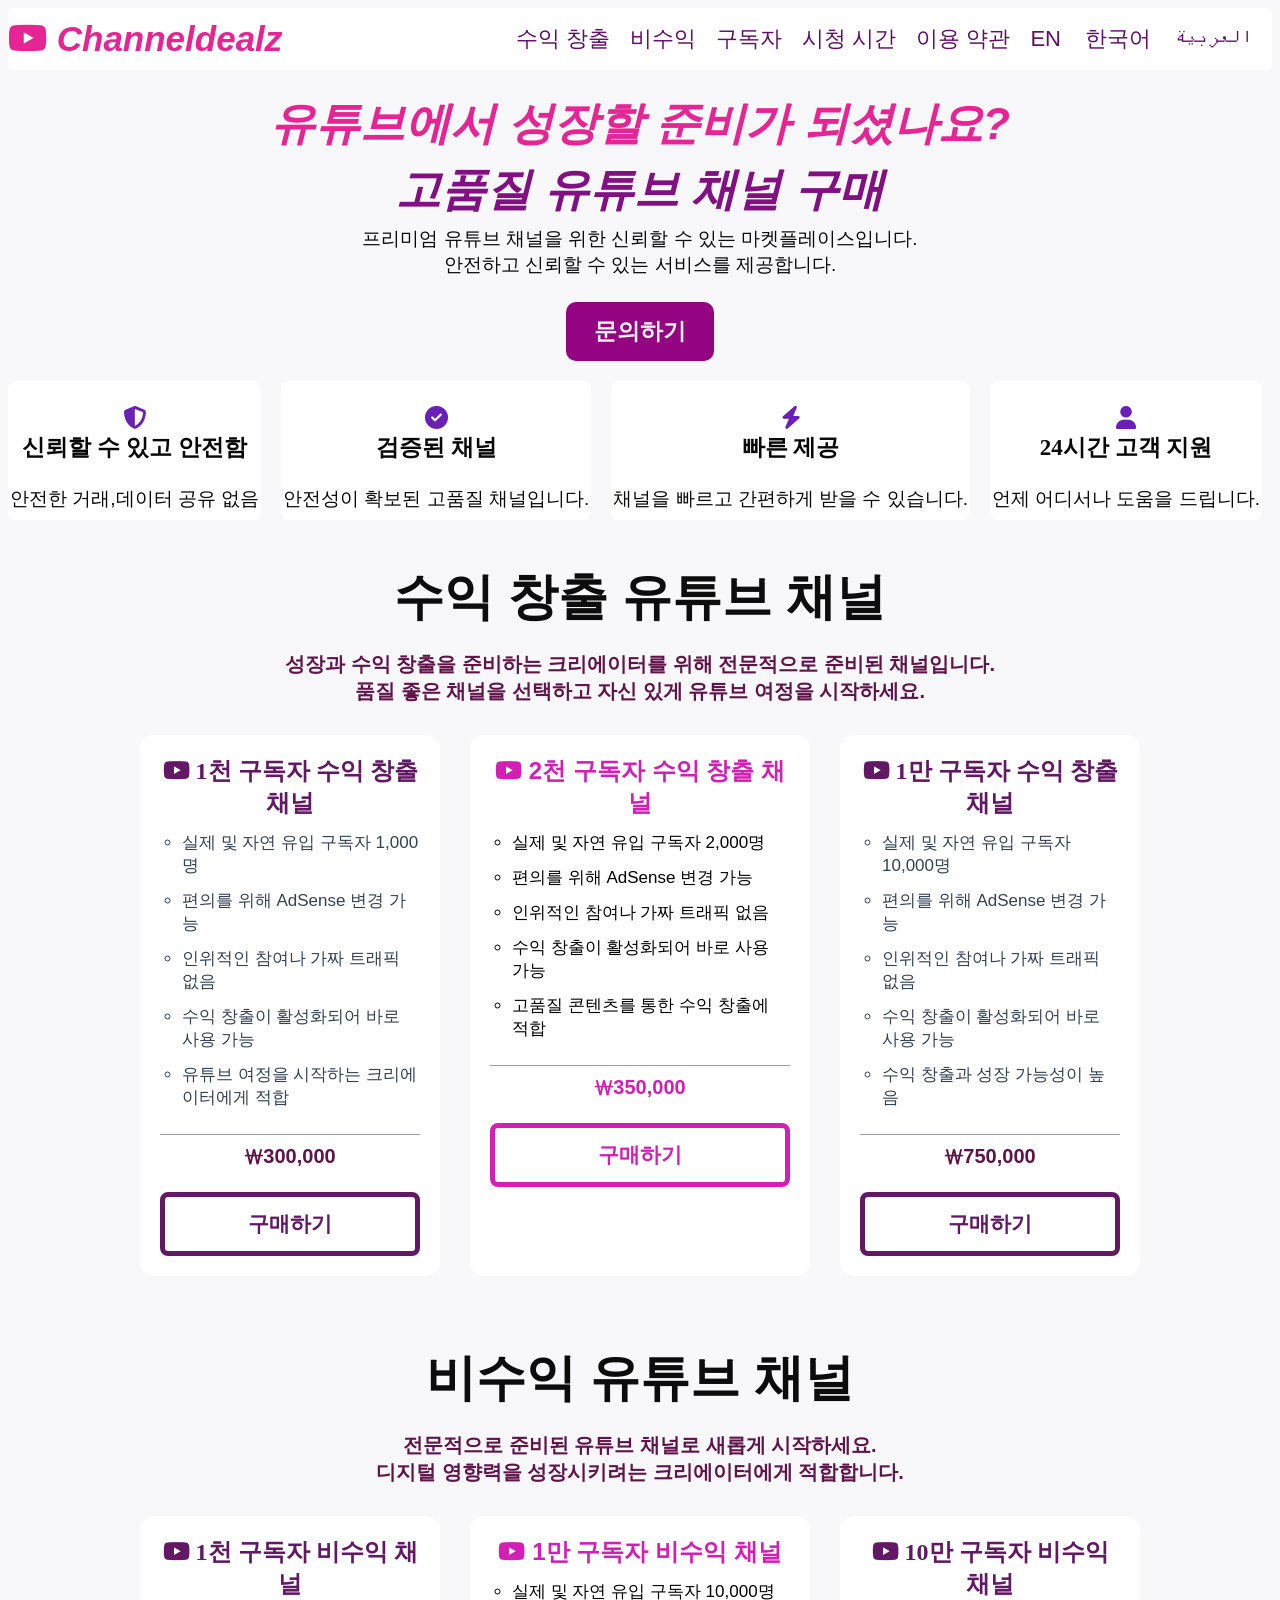
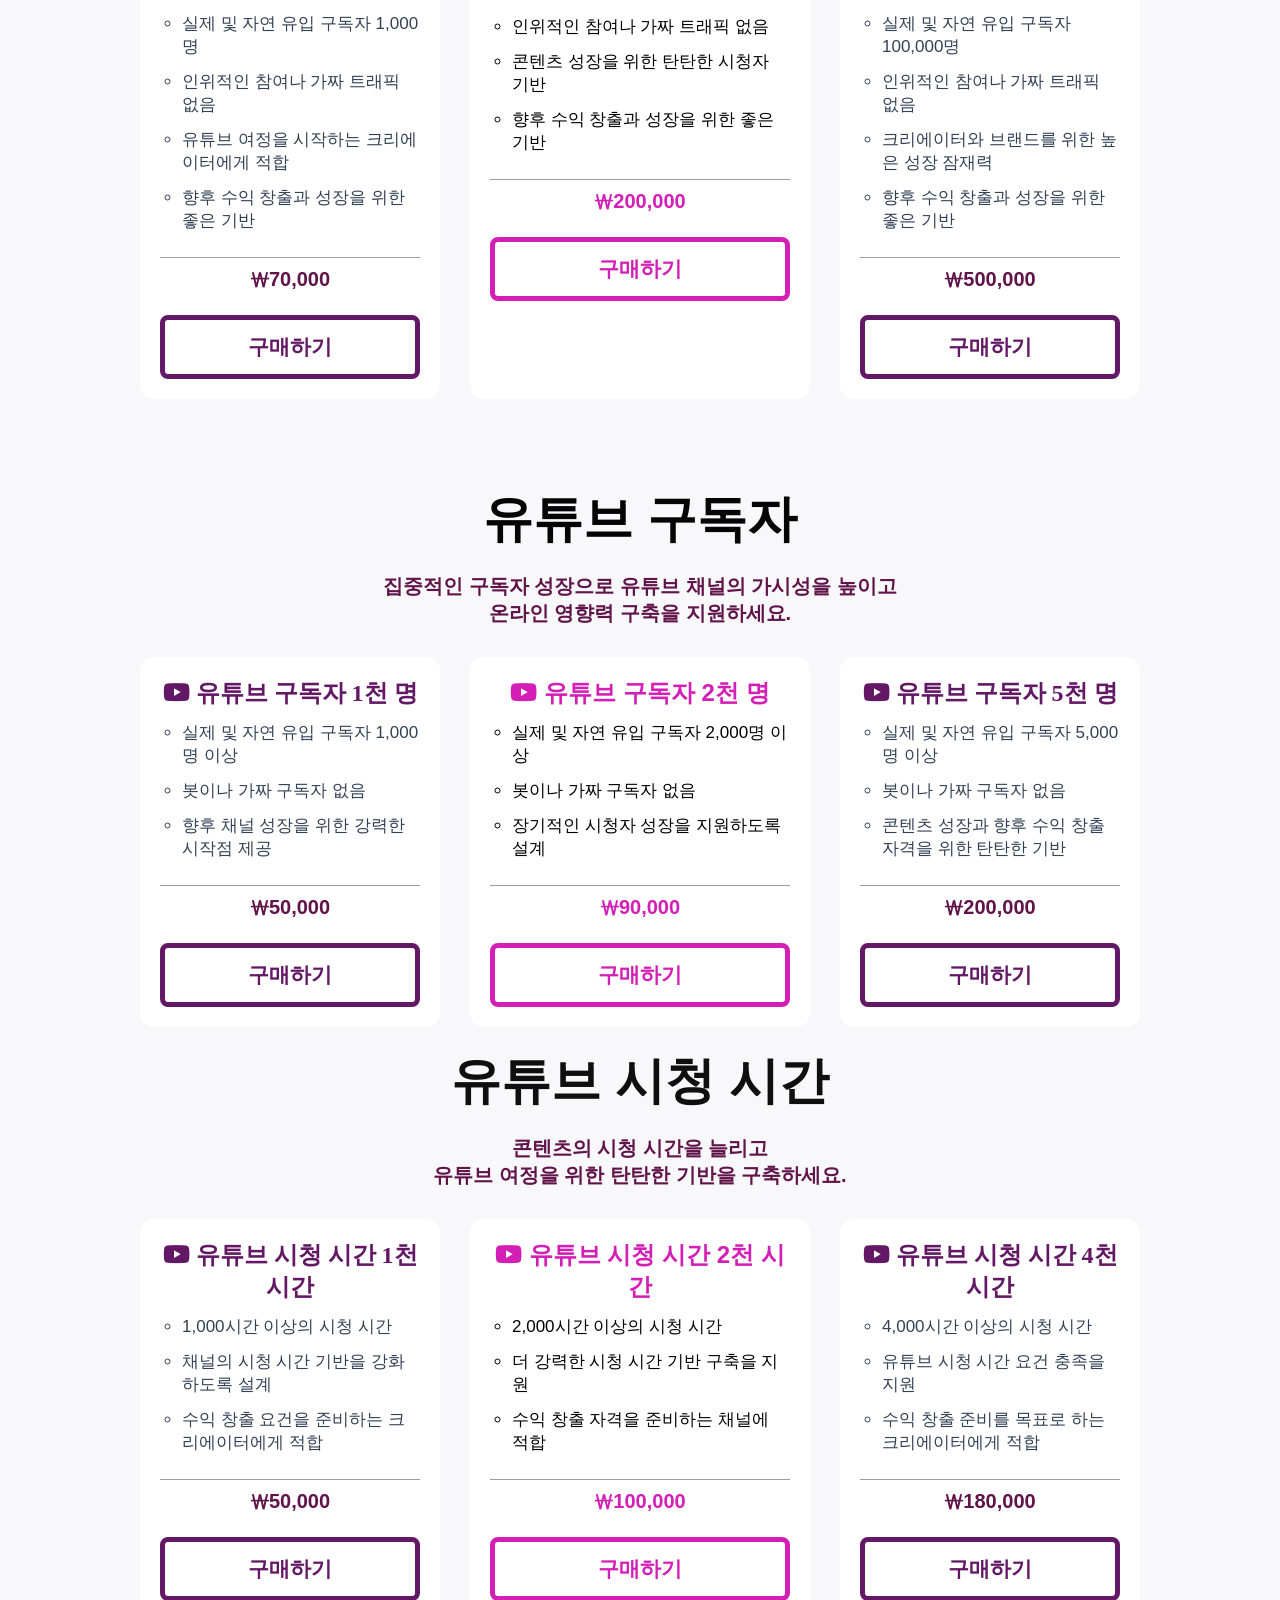
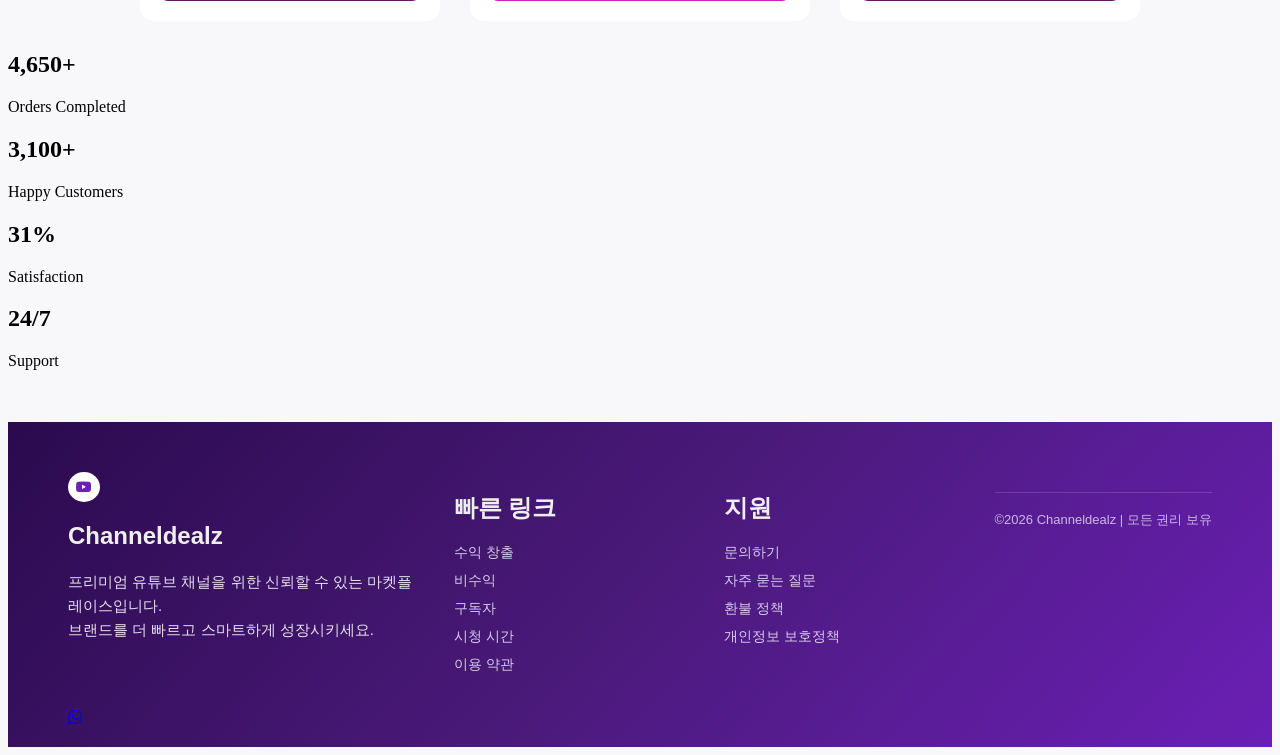
==== commit 8a0160ac: "Add files via upload" ====
--- a/index.html
+++ b/index.html
@@ -1,14 +1,14 @@
 <!DOCTYPE html>
-<html lang="ar" dir="rtl">
+<html lang="ko">
 
 <head>
     <meta charset="UTF-8">
     <meta name="viewport" content="width=device-width, initial-scale=1.0">
-    <meta name="description" content="شراء قنوات يوتيوب عالية الجودة، مع مشتركين وساعات مشاهدة. خدمات قنوات يوتيوب آمنة وموثوقة.">
-    <title>شراء قنوات يوتيوب | Channeldealz</title>
+    <meta name="description" content="고품질 YouTube 채널 구매, 구독자 및 시청 시간 확보. 안전하고 신뢰할 수 있는 YouTube 채널 서비스를 제공합니다.">
+    <title>유튜브 채널 구매 | Channeldealz</title>
 
     <meta name="description"
-        content="اشترِ قنوات يوتيوب عالية الجودة بأمان. نوفر قنوات موثوقة وخدمات المشتركين وساعات المشاهدة.">
+        content="고품질 유튜브 채널을 안전하게 구매하세요. 검증된 채널과 다양한 구독자 및 시청 시간 서비스를 제공합니다.">
 
     <link rel="stylesheet" href="../style.css">
 
@@ -16,8 +16,8 @@
         href="https://cdnjs.cloudflare.com/ajax/libs/font-awesome/6.5.2/css/all.min.css">
 
     <link rel="alternate" hreflang="en" href="../index.html">
-    <link rel="alternate" hreflang="ko" href="../ko/index.html">
-    <link rel="alternate" hreflang="ar" href="./index.html">
+    <link rel="alternate" hreflang="ko" href="./index.html">
+    <link rel="alternate" hreflang="ar" href="../ar/index.html">
     <link rel="alternate" hreflang="x-default" href="../index.html">
 </head>
 
@@ -39,18 +39,17 @@
             </div>
 
             <ul>
-                <li><a href="#channel">تحقيق الربح</a></li>
-                <li><a href="#non">غير مربحة</a></li>
-                <li><a href="#subscribers">المشتركون</a></li>
-                <li><a href="#watch-time">ساعات المشاهدة</a></li>
-                <li><a href="terms.html">الشروط والأحكام</a></li>
+                <li><a href="#channel">수익 창출</a></li>
+                <li><a href="#non">비수익</a></li>
+                <li><a href="#subscribers">구독자</a></li>
+                <li><a href="#watch-time">시청 시간</a></li>
+                <li><a href="terms.html">이용 약관</a></li>
             </ul>
-
             <div class="languages">
-                <a href="../index.html">EN</a>
-                <a href="../ko/index.html">한국어</a>
-                <a href="./index.html">العربية</a>
-            </div>
+    <a href="../index.html">EN</a>
+    <a href="./index.html">한국어</a>
+    <a href="../ar/index.html">العربية</a>
+</div>
 
         </nav>
 
@@ -65,24 +64,24 @@
 
         <div class="zo">
 
-            <h2 class="co">
-                هل أنت مستعد للنمو على يوتيوب؟
-            </h2>
-
-            <h2 class="bo">
-                شراء قنوات يوتيوب عالية الجودة
-            </h2>
+            <h1 class="co">
+                유튜브에서 성장할 준비가 되셨나요?
+            </h1>
+
+            <h1 class="bo">
+                고품질 유튜브 채널 구매
+            </h1>
 
             <p>
-                سوق موثوق للقنوات المميزة على يوتيوب.<br>
-                نقدم خدمات آمنة وموثوقة.
+                프리미엄 유튜브 채널을 위한 신뢰할 수 있는 마켓플레이스입니다.<br>
+                안전하고 신뢰할 수 있는 서비스를 제공합니다.
             </p>
 
             <br>
 
             <div class="f">
                 <a href="mailto:sikandariqbalmillionaire@gmail.com">
-                    تواصل معنا
+                    문의하기
                 </a>
             </div>
 
@@ -91,14 +90,14 @@
 
                 <div class="xo">
 
-                    <h2>
+                    <h3>
                         <i class="fa-solid fa-shield-halved"></i>
                         <br>
-                        موثوق وآمن
-                    </h2>
+                        신뢰할 수 있고 안전함
+                    </h3>
 
                     <p>
-                       لا تتم مشاركة البيانات معاملات آمنة  
+                       안전한 거래,데이터 공유 없음
                     </p>
 
                 </div>
@@ -106,14 +105,14 @@
 
                 <div class="xo">
 
-                    <h2>
+                    <h3>
                         <i class="fa-solid fa-circle-check"></i>
                         <br>
-                        قنوات موثوقة
-                    </h2>
+                        검증된 채널
+                    </h3>
 
                     <p>
-                        قنوات عالية الجودة تم التحقق من سلامتها.
+                        안전성이 확보된 고품질 채널입니다.
                     </p>
 
                 </div>
@@ -121,14 +120,14 @@
 
                 <div class="xo">
 
-                    <h2>
+                    <h3>
                         <i class="fa-solid fa-bolt"></i>
                         <br>
-                        تسليم سريع
-                    </h2>
+                        빠른 제공
+                    </h3>
 
                     <p>
-                        احصل على قناتك بسرعة وسهولة.
+                        채널을 빠르고 간편하게 받을 수 있습니다.
                     </p>
 
                 </div>
@@ -136,14 +135,14 @@
 
                 <div class="xo">
 
-                    <h2>
+                    <h3>
                         <i class="fa-solid fa-user"></i>
                         <br>
-                        دعم العملاء 24/7
-                    </h2>
+                        24시간 고객 지원
+                    </h3>
 
                     <p>
-                        نحن هنا لمساعدتك في أي وقت.
+                        언제 어디서나 도움을 드립니다.
                     </p>
 
                 </div>
@@ -162,45 +161,46 @@
     <section id="channel">
 
         <h1>
-            قنوات يوتيوب مُفعّل عليها تحقيق الربح
+            수익 창출 유튜브 채널
         </h1>
 
         <h3>
-            قنوات مجهزة بشكل احترافي لمنشئي المحتوى المستعدين للنمو وتحقيق الأرباح.<br>
-            اختر قناة عالية الجودة وابدأ رحلتك على يوتيوب بثقة.
+            성장과 수익 창출을 준비하는 크리에이터를 위해 전문적으로 준비된 채널입니다.<br>
+            품질 좋은 채널을 선택하고 자신 있게 유튜브 여정을 시작하세요.
         </h3>
 
 
         <div class="jo">
 
 
+            <!-- CARD 1 -->
             <div class="no">
 
                 <h2>
                     <i class="fa-brands fa-youtube"></i>
-                    قناة تحقيق الربح مع 1,000 مشترك
-                </h2>
-
-                <ul>
-
-                    <li>
-                        1,000 مشترك حقيقي وطبيعي
-                    </li>
-
-                    <li>
-                        إمكانية تغيير AdSense حسب الحاجة
-                    </li>
-
-                    <li>
-                        لا يوجد تفاعل مصطنع أو زيارات وهمية
-                    </li>
-
-                    <li>
-                        تحقيق الربح مفعّل وجاهز للاستخدام
-                    </li>
-
-                    <li>
-                        مناسبة لمنشئي المحتوى الذين يبدأون رحلتهم على يوتيوب
+                    1천 구독자 수익 창출 채널
+                </h2>
+
+                <ul>
+
+                    <li>
+                        실제 및 자연 유입 구독자 1,000명
+                    </li>
+
+                    <li>
+                        편의를 위해 AdSense 변경 가능
+                    </li>
+
+                    <li>
+                        인위적인 참여나 가짜 트래픽 없음
+                    </li>
+
+                    <li>
+                        수익 창출이 활성화되어 바로 사용 가능
+                    </li>
+
+                    <li>
+                        유튜브 여정을 시작하는 크리에이터에게 적합
                     </li>
 
                 </ul>
@@ -208,43 +208,44 @@
                 <div class="wo"></div>
 
                 <h3>
-                    90$
-                </h3>
-
-                <a href="https://wa.me/923251877429" target="_blank">
-                    شراء الآن
-                </a>
-
-            </div>
-
-
+                    ₩300,000
+                </h3>
+
+                <a href="https://open.kakao.com/me/tubeyt" target="_blank">
+                    구매하기
+                </a>
+
+            </div>
+
+
+            <!-- CARD 2 -->
             <div class="go">
 
                 <h2>
                     <i class="fa-brands fa-youtube"></i>
-                    قناة تحقيق الربح مع 2,000 مشترك
-                </h2>
-
-                <ul>
-
-                    <li>
-                        2,000 مشترك حقيقي وطبيعي
-                    </li>
-
-                    <li>
-                        إمكانية تغيير AdSense حسب الحاجة
-                    </li>
-
-                    <li>
-                        لا يوجد تفاعل مصطنع أو زيارات وهمية
-                    </li>
-
-                    <li>
-                        تحقيق الربح مفعّل وجاهز للاستخدام
-                    </li>
-
-                    <li>
-                        مناسبة لتحقيق الأرباح من خلال محتوى عالي الجودة
+                    2천 구독자 수익 창출 채널
+                </h2>
+
+                <ul>
+
+                    <li>
+                        실제 및 자연 유입 구독자 2,000명
+                    </li>
+
+                    <li>
+                        편의를 위해 AdSense 변경 가능
+                    </li>
+
+                    <li>
+                        인위적인 참여나 가짜 트래픽 없음
+                    </li>
+
+                    <li>
+                        수익 창출이 활성화되어 바로 사용 가능
+                    </li>
+
+                    <li>
+                        고품질 콘텐츠를 통한 수익 창출에 적합
                     </li>
 
                 </ul>
@@ -252,43 +253,44 @@
                 <div class="x"></div>
 
                 <h3>
-                    180$
-                </h3>
-
-                <a href="https://wa.me/923251877429" target="_blank">
-                    شراء الآن
-                </a>
-
-            </div>
-
-
+                   ₩350,000
+                </h3>
+
+                <a href="https://open.kakao.com/me/tubeyt" target="_blank">
+                    구매하기
+                </a>
+
+            </div>
+
+
+            <!-- CARD 3 -->
             <div class="no">
 
                 <h2>
                     <i class="fa-brands fa-youtube"></i>
-                    قناة تحقيق الربح مع 10,000 مشترك
-                </h2>
-
-                <ul>
-
-                    <li>
-                        10,000 مشترك حقيقي وطبيعي
-                    </li>
-
-                    <li>
-                        إمكانية تغيير AdSense حسب الحاجة
-                    </li>
-
-                    <li>
-                        لا يوجد تفاعل مصطنع أو زيارات وهمية
-                    </li>
-
-                    <li>
-                        تحقيق الربح مفعّل وجاهز للاستخدام
-                    </li>
-
-                    <li>
-                        إمكانات عالية لتحقيق الأرباح والنمو
+                    1만 구독자 수익 창출 채널
+                </h2>
+
+                <ul>
+
+                    <li>
+                        실제 및 자연 유입 구독자 10,000명
+                    </li>
+
+                    <li>
+                        편의를 위해 AdSense 변경 가능
+                    </li>
+
+                    <li>
+                        인위적인 참여나 가짜 트래픽 없음
+                    </li>
+
+                    <li>
+                        수익 창출이 활성화되어 바로 사용 가능
+                    </li>
+
+                    <li>
+                        수익 창출과 성장 가능성이 높음
                     </li>
 
                 </ul>
@@ -296,11 +298,11 @@
                 <div class="wo"></div>
 
                 <h3>
-                    350$
-                </h3>
-
-                <a href="https://wa.me/923251877429" target="_blank">
-                    شراء الآن
+                   ₩750,000
+                </h3>
+
+                <a href="https://open.kakao.com/me/tubeyt" target="_blank">
+                    구매하기
                 </a>
 
             </div>
@@ -317,38 +319,42 @@
     <section id="non">
 
         <h1>
-            قنوات يوتيوب غير مُفعّل عليها تحقيق الربح
+            비수익 유튜브 채널
         </h1>
 
         <h3>
-            ابدأ من جديد مع قنوات يوتيوب مجهزة بشكل احترافي.<br>
-            مناسبة لمنشئي المحتوى الذين يرغبون في تطوير حضورهم الرقمي.
+            전문적으로 준비된 유튜브 채널로 새롭게 시작하세요.<br>
+            디지털 영향력을 성장시키려는 크리에이터에게 적합합니다.
         </h3>
 
+
         <div class="jo">
+
+
+            <!-- CARD 1 -->
             <div class="no">
 
                 <h2>
                     <i class="fa-brands fa-youtube"></i>
-                    قناة غير مربحة مع 1,000 مشترك
-                </h2>
-
-                <ul>
-
-                    <li>
-                        1,000 مشترك حقيقي وطبيعي
-                    </li>
-
-                    <li>
-                        لا يوجد تفاعل مصطنع أو زيارات وهمية
-                    </li>
-
-                    <li>
-                        مناسبة لمنشئي المحتوى الذين يبدأون رحلتهم
-                    </li>
-
-                    <li>
-                        أساس جيد لتحقيق الربح والنمو مستقبلاً
+                    1천 구독자 비수익 채널
+                </h2>
+
+                <ul>
+
+                    <li>
+                        실제 및 자연 유입 구독자 1,000명
+                    </li>
+
+                    <li>
+                        인위적인 참여나 가짜 트래픽 없음
+                    </li>
+
+                    <li>
+                        유튜브 여정을 시작하는 크리에이터에게 적합
+                    </li>
+
+                    <li>
+                        향후 수익 창출과 성장을 위한 좋은 기반
                     </li>
 
                 </ul>
@@ -356,39 +362,40 @@
                 <div class="wo"></div>
 
                 <h3>
-                    40$
-                </h3>
-
-                <a href="https://wa.me/923251877429" target="_blank">
-                    شراء الآن
-                </a>
-
-            </div>
-
-
+                   ₩70,000
+                </h3>
+
+                <a href="https://open.kakao.com/me/tubeyt" target="_blank">
+                    구매하기
+                </a>
+
+            </div>
+
+
+            <!-- CARD 2 -->
             <div class="go">
 
                 <h2>
                     <i class="fa-brands fa-youtube"></i>
-                    قناة غير مربحة مع 10,000 مشترك
-                </h2>
-
-                <ul>
-
-                    <li>
-                        10,000 مشترك حقيقي وطبيعي
-                    </li>
-
-                    <li>
-                        لا يوجد تفاعل مصطنع أو زيارات وهمية
-                    </li>
-
-                    <li>
-                        قاعدة جمهور قوية لنمو المحتوى
-                    </li>
-
-                    <li>
-                        أساس جيد لتحقيق الربح والنمو مستقبلاً
+                    1만 구독자 비수익 채널
+                </h2>
+
+                <ul>
+
+                    <li>
+                        실제 및 자연 유입 구독자 10,000명
+                    </li>
+
+                    <li>
+                        인위적인 참여나 가짜 트래픽 없음
+                    </li>
+
+                    <li>
+                        콘텐츠 성장을 위한 탄탄한 시청자 기반
+                    </li>
+
+                    <li>
+                        향후 수익 창출과 성장을 위한 좋은 기반
                     </li>
 
                 </ul>
@@ -396,39 +403,40 @@
                 <div class="x"></div>
 
                 <h3>
-                    90$
-                </h3>
-
-                <a href="https://wa.me/923251877429" target="_blank">
-                    شراء الآن
-                </a>
-
-            </div>
-
-
+                    ₩200,000
+                </h3>
+
+                <a href="https://open.kakao.com/me/tubeyt" target="_blank">
+                    구매하기
+                </a>
+
+            </div>
+
+
+            <!-- CARD 3 -->
             <div class="no">
 
                 <h2>
                     <i class="fa-brands fa-youtube"></i>
-                    قناة غير مربحة مع 100,000 مشترك
-                </h2>
-
-                <ul>
-
-                    <li>
-                        مشتركين حقيقيين وطبيعيين
-                    </li>
-
-                    <li>
-                        لا يوجد تفاعل مصطنع أو زيارات وهمية
-                    </li>
-
-                    <li>
-                        إمكانات نمو عالية لمنشئي المحتوى والعلامات التجارية
-                    </li>
-
-                    <li>
-                        أساس جيد لتحقيق الربح والنمو مستقبلاً
+                    10만 구독자 비수익 채널
+                </h2>
+
+                <ul>
+
+                    <li>
+                        실제 및 자연 유입 구독자 100,000명
+                    </li>
+
+                    <li>
+                        인위적인 참여나 가짜 트래픽 없음
+                    </li>
+
+                    <li>
+                        크리에이터와 브랜드를 위한 높은 성장 잠재력
+                    </li>
+
+                    <li>
+                        향후 수익 창출과 성장을 위한 좋은 기반
                     </li>
 
                 </ul>
@@ -436,11 +444,11 @@
                 <div class="wo"></div>
 
                 <h3>
-                    400$
-                </h3>
-
-                <a href="https://wa.me/923251877429" target="_blank">
-                    شراء الآن
+                   ₩500,000
+                </h3>
+
+                <a href="https://open.kakao.com/me/tubeyt" target="_blank">
+                    구매하기
                 </a>
 
             </div>
@@ -457,37 +465,38 @@
     <section id="subscribers">
 
         <h1>
-            مشتركو يوتيوب
+            유튜브 구독자
         </h1>
 
         <h3>
-            عزز ظهور قناتك على يوتيوب من خلال نمو المشتركين<br>
-            وابنِ حضورك وتأثيرك على الإنترنت.
+            집중적인 구독자 성장으로 유튜브 채널의 가시성을 높이고<br>
+            온라인 영향력 구축을 지원하세요.
         </h3>
 
 
         <div class="jo">
 
 
+            <!-- CARD 1 -->
             <div class="no">
 
                 <h2>
                     <i class="fa-brands fa-youtube"></i>
-                    1,000 مشترك على يوتيوب
-                </h2>
-
-                <ul>
-
-                    <li>
-                        أكثر من 1,000 مشترك حقيقي وطبيعي
-                    </li>
-
-                    <li>
-                        لا توجد حسابات آلية أو مشتركين وهميين
-                    </li>
-
-                    <li>
-                        نقطة بداية قوية لنمو القناة مستقبلاً
+                    유튜브 구독자 1천 명
+                </h2>
+
+                <ul>
+
+                    <li>
+                        실제 및 자연 유입 구독자 1,000명 이상
+                    </li>
+
+                    <li>
+                        봇이나 가짜 구독자 없음
+                    </li>
+
+                    <li>
+                        향후 채널 성장을 위한 강력한 시작점 제공
                     </li>
 
                 </ul>
@@ -495,35 +504,36 @@
                 <div class="wo"></div>
 
                 <h3>
-                    40$
-                </h3>
-
-                <a href="https://wa.me/923251877429" target="_blank">
-                    شراء الآن
-                </a>
-
-            </div>
-
-
+                    ₩50,000
+                </h3>
+
+                <a href="https://open.kakao.com/me/tubeyt" target="_blank">
+                    구매하기
+                </a>
+
+            </div>
+
+
+            <!-- CARD 2 -->
             <div class="go">
 
                 <h2>
                     <i class="fa-brands fa-youtube"></i>
-                    2,000 مشترك على يوتيوب
-                </h2>
-
-                <ul>
-
-                    <li>
-                        أكثر من 2,000 مشترك حقيقي وطبيعي
-                    </li>
-
-                    <li>
-                        لا توجد حسابات آلية أو مشتركين وهميين
-                    </li>
-
-                    <li>
-                        مصمم لدعم نمو الجمهور على المدى الطويل
+                    유튜브 구독자 2천 명
+                </h2>
+
+                <ul>
+
+                    <li>
+                        실제 및 자연 유입 구독자 2,000명 이상
+                    </li>
+
+                    <li>
+                        봇이나 가짜 구독자 없음
+                    </li>
+
+                    <li>
+                        장기적인 시청자 성장을 지원하도록 설계
                     </li>
 
                 </ul>
@@ -531,35 +541,36 @@
                 <div class="x"></div>
 
                 <h3>
-                    70$
-                </h3>
-
-                <a href="https://wa.me/923251877429" target="_blank">
-                    شراء الآن
-                </a>
-
-            </div>
-
-
+                    ₩90,000
+                </h3>
+
+                <a href="https://open.kakao.com/me/tubeyt" target="_blank">
+                    구매하기
+                </a>
+
+            </div>
+
+
+            <!-- CARD 3 -->
             <div class="no">
 
                 <h2>
                     <i class="fa-brands fa-youtube"></i>
-                    5,000 مشترك على يوتيوب
-                </h2>
-
-                <ul>
-
-                    <li>
-                        أكثر من 5,000 مشترك حقيقي وطبيعي
-                    </li>
-
-                    <li>
-                        لا توجد حسابات آلية أو مشتركين وهميين
-                    </li>
-
-                    <li>
-                        أساس قوي لنمو المحتوى وتحقيق الربح مستقبلاً
+                    유튜브 구독자 5천 명
+                </h2>
+
+                <ul>
+
+                    <li>
+                        실제 및 자연 유입 구독자 5,000명 이상
+                    </li>
+
+                    <li>
+                        봇이나 가짜 구독자 없음
+                    </li>
+
+                    <li>
+                        콘텐츠 성장과 향후 수익 창출 자격을 위한 탄탄한 기반
                     </li>
 
                 </ul>
@@ -567,11 +578,11 @@
                 <div class="wo"></div>
 
                 <h3>
-                    150$
-                </h3>
-
-                <a href="https://wa.me/923251877429" target="_blank">
-                    شراء الآن
+                   ₩200,000
+                </h3>
+
+                <a href="https://open.kakao.com/me/tubeyt" target="_blank">
+                    구매하기
                 </a>
 
             </div>
@@ -585,37 +596,38 @@
     <section id="watch-time">
 
         <h1>
-            ساعات مشاهدة يوتيوب
+            유튜브 시청 시간
         </h1>
 
         <h3>
-            زد ساعات مشاهدة المحتوى الخاص بك<br>
-            وابنِ أساساً قوياً لرحلتك على يوتيوب.
+            콘텐츠의 시청 시간을 늘리고<br>
+            유튜브 여정을 위한 탄탄한 기반을 구축하세요.
         </h3>
 
 
         <div class="jo">
 
 
+            <!-- CARD 1 -->
             <div class="no">
 
                 <h2>
                     <i class="fa-brands fa-youtube"></i>
-                    1,000 ساعة مشاهدة على يوتيوب
-                </h2>
-
-                <ul>
-
-                    <li>
-                        أكثر من 1,000 ساعة مشاهدة
-                    </li>
-
-                    <li>
-                        مصممة لتعزيز قاعدة ساعات المشاهدة للقناة
-                    </li>
-
-                    <li>
-                        مناسبة لمنشئي المحتوى الذين يستعدون لمتطلبات تحقيق الربح
+                    유튜브 시청 시간 1천 시간
+                </h2>
+
+                <ul>
+
+                    <li>
+                        1,000시간 이상의 시청 시간
+                    </li>
+
+                    <li>
+                        채널의 시청 시간 기반을 강화하도록 설계
+                    </li>
+
+                    <li>
+                        수익 창출 요건을 준비하는 크리에이터에게 적합
                     </li>
 
                 </ul>
@@ -623,35 +635,36 @@
                 <div class="wo"></div>
 
                 <h3>
-                    30$
-                </h3>
-
-                <a href="https://wa.me/923251877429" target="_blank">
-                    شراء الآن
-                </a>
-
-            </div>
-
-
+                    ₩50,000
+                </h3>
+
+                <a href="https://open.kakao.com/me/tubeyt" target="_blank">
+                    구매하기
+                </a>
+
+            </div>
+
+
+            <!-- CARD 2 -->
             <div class="go">
 
                 <h2>
                     <i class="fa-brands fa-youtube"></i>
-                    2,000 ساعة مشاهدة على يوتيوب
-                </h2>
-
-                <ul>
-
-                    <li>
-                        أكثر من 2,000 ساعة مشاهدة
-                    </li>
-
-                    <li>
-                        تساعد على بناء قاعدة أقوى لساعات المشاهدة
-                    </li>
-
-                    <li>
-                        مناسبة للقنوات التي تستعد لتحقيق الربح
+                    유튜브 시청 시간 2천 시간
+                </h2>
+
+                <ul>
+
+                    <li>
+                        2,000시간 이상의 시청 시간
+                    </li>
+
+                    <li>
+                        더 강력한 시청 시간 기반 구축을 지원
+                    </li>
+
+                    <li>
+                        수익 창출 자격을 준비하는 채널에 적합
                     </li>
 
                 </ul>
@@ -659,35 +672,36 @@
                 <div class="x"></div>
 
                 <h3>
-                    50$
-                </h3>
-
-                <a href="https://wa.me/923251877429" target="_blank">
-                    شراء الآن
-                </a>
-
-            </div>
-
-
+                    ₩100,000
+                </h3>
+
+                <a href="https://open.kakao.com/me/tubeyt" target="_blank">
+                    구매하기
+                </a>
+
+            </div>
+
+
+            <!-- CARD 3 -->
             <div class="no">
 
                 <h2>
                     <i class="fa-brands fa-youtube"></i>
-                    4,000 ساعة مشاهدة على يوتيوب
-                </h2>
-
-                <ul>
-
-                    <li>
-                        أكثر من 4,000 ساعة مشاهدة
-                    </li>
-
-                    <li>
-                        تساعد في تلبية متطلبات ساعات المشاهدة على يوتيوب
-                    </li>
-
-                    <li>
-                        مناسبة لمنشئي المحتوى الذين يستهدفون تحقيق الربح
+                    유튜브 시청 시간 4천 시간
+                </h2>
+
+                <ul>
+
+                    <li>
+                        4,000시간 이상의 시청 시간
+                    </li>
+
+                    <li>
+                        유튜브 시청 시간 요건 충족을 지원
+                    </li>
+
+                    <li>
+                        수익 창출 준비를 목표로 하는 크리에이터에게 적합
                     </li>
 
                 </ul>
@@ -695,11 +709,11 @@
                 <div class="wo"></div>
 
                 <h3>
-                    80$
-                </h3>
-
-                <a href="https://wa.me/923251877429" target="_blank">
-                    شراء الآن
+                    ₩180,000
+                </h3>
+
+                <a href="https://open.kakao.com/me/tubeyt" target="_blank">
+                    구매하기
                 </a>
 
             </div>
@@ -744,13 +758,13 @@
 
                 <i class="fa-brands fa-youtube"></i>
 
-                <h2>
+                <h1>
                     Channeldealz
-                </h2>
+                </h1>
 
                 <p>
-                    سوق موثوق للقنوات المميزة على يوتيوب.<br>
-                    طوّر علامتك التجارية بشكل أسرع وأكثر ذكاءً.
+                    프리미엄 유튜브 채널을 위한 신뢰할 수 있는 마켓플레이스입니다.<br>
+                    브랜드를 더 빠르고 스마트하게 성장시키세요.
                 </p>
 
             </div>
@@ -758,30 +772,30 @@
 
             <div class="b">
 
-                <h2>
-                    روابط سريعة
-                </h2>
-
-                <ul>
-
-                    <li>
-                        <a href="#channel">تحقيق الربح</a>
-                    </li>
-
-                    <li>
-                        <a href="#non">غير مربحة</a>
-                    </li>
-
-                    <li>
-                        <a href="#subscribers">المشتركون</a>
-                    </li>
-
-                    <li>
-                        <a href="#watch-time">ساعات المشاهدة</a>
-                    </li>
-
-                    <li>
-                        <a href="terms.html">الشروط والأحكام</a>
+                <h1>
+                    빠른 링크
+                </h1>
+
+                <ul>
+
+                    <li>
+                        <a href="#channel">수익 창출</a>
+                    </li>
+
+                    <li>
+                        <a href="#non">비수익</a>
+                    </li>
+
+                    <li>
+                        <a href="#subscribers">구독자</a>
+                    </li>
+
+                    <li>
+                        <a href="#watch-time">시청 시간</a>
+                    </li>
+
+                    <li>
+                        <a href="terms.html">이용 약관</a>
                     </li>
 
                 </ul>
@@ -791,26 +805,26 @@
 
             <div class="c">
 
-                <h2>
-                    الدعم
-                </h2>
-
-                <ul>
-
-                    <li>
-                        تواصل معنا
-                    </li>
-
-                    <li>
-                        الأسئلة الشائعة
-                    </li>
-
-                    <li>
-                        سياسة الاسترداد
-                    </li>
-
-                    <li>
-                        سياسة الخصوصية
+                <h1>
+                    지원
+                </h1>
+
+                <ul>
+
+                    <li>
+                        문의하기
+                    </li>
+
+                    <li>
+                        자주 묻는 질문
+                    </li>
+
+                    <li>
+                        환불 정책
+                    </li>
+
+                    <li>
+                        개인정보 보호정책
                     </li>
 
                 </ul>
@@ -819,7 +833,7 @@
 
 
             <footer>
-                &copy;2026 Channeldealz | جميع الحقوق محفوظة
+                &copy;2026 Channeldealz | 모든 권리 보유
             </footer>
 
 
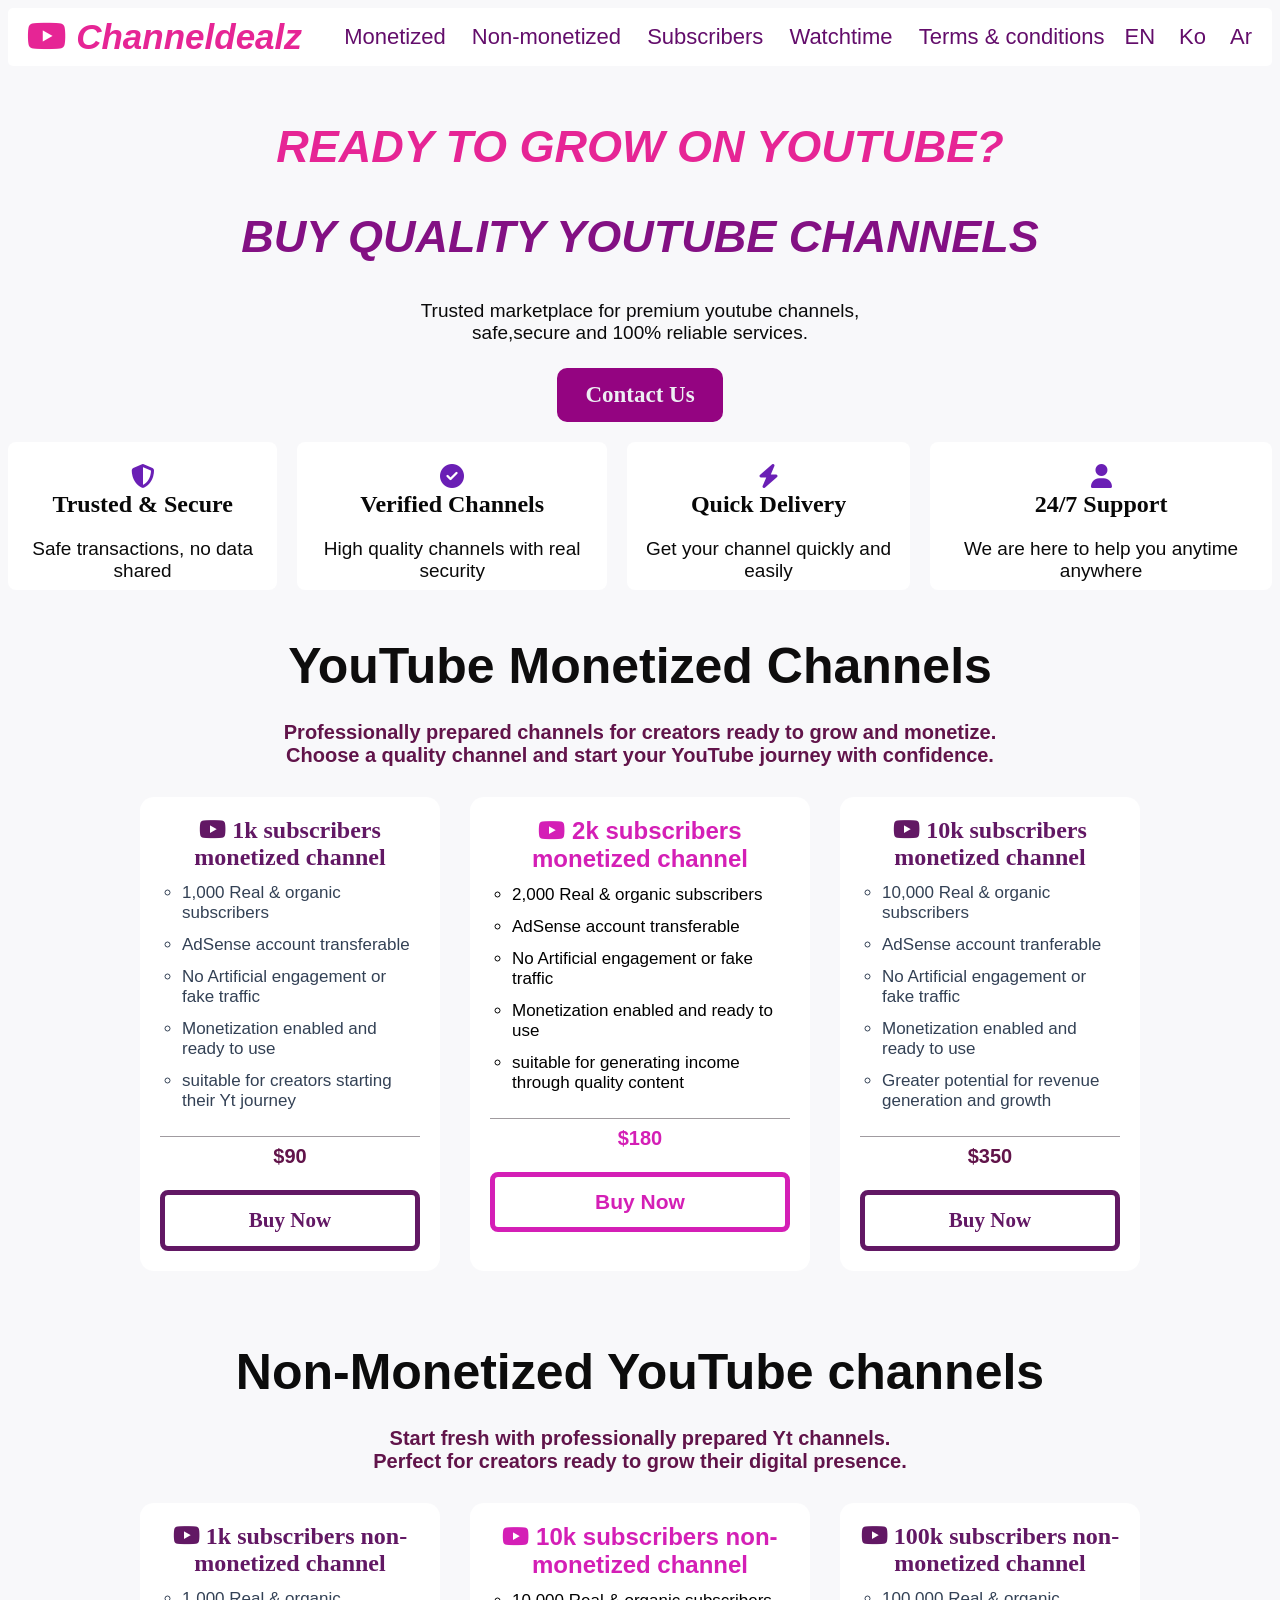
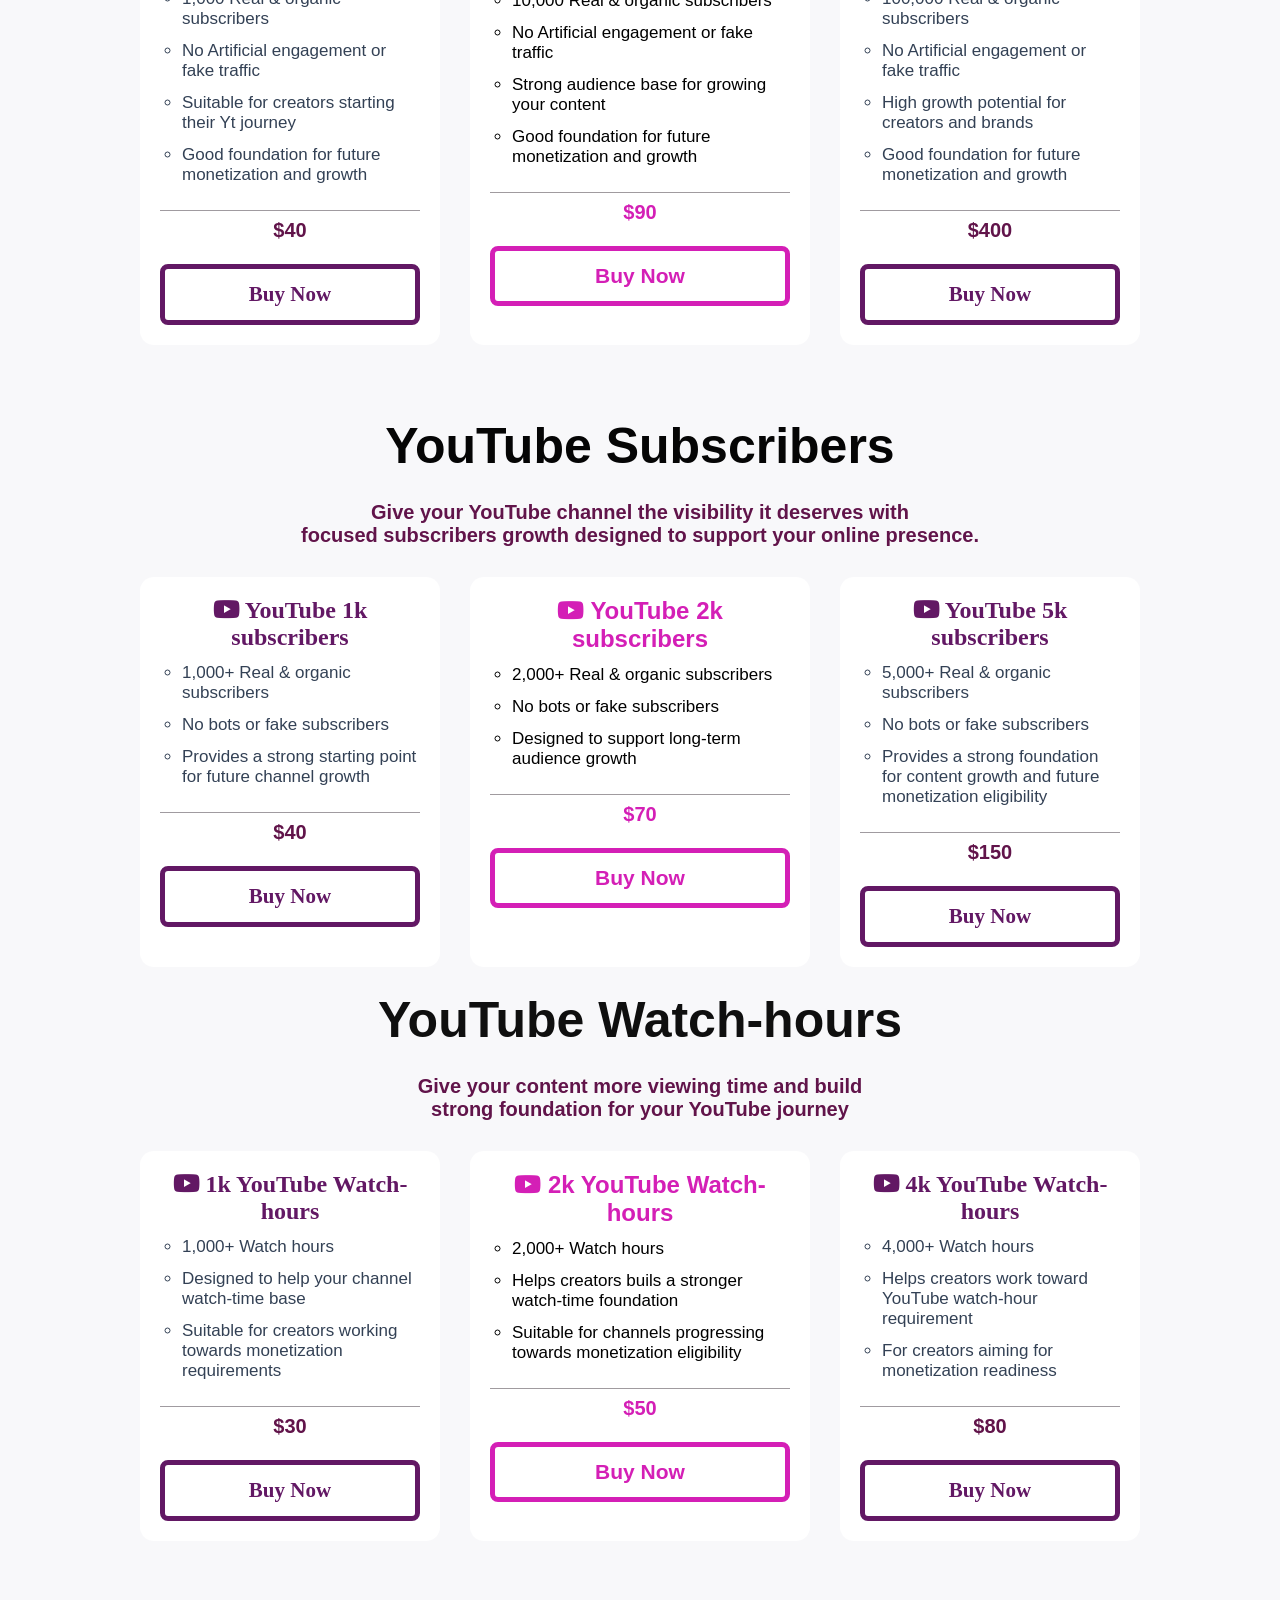
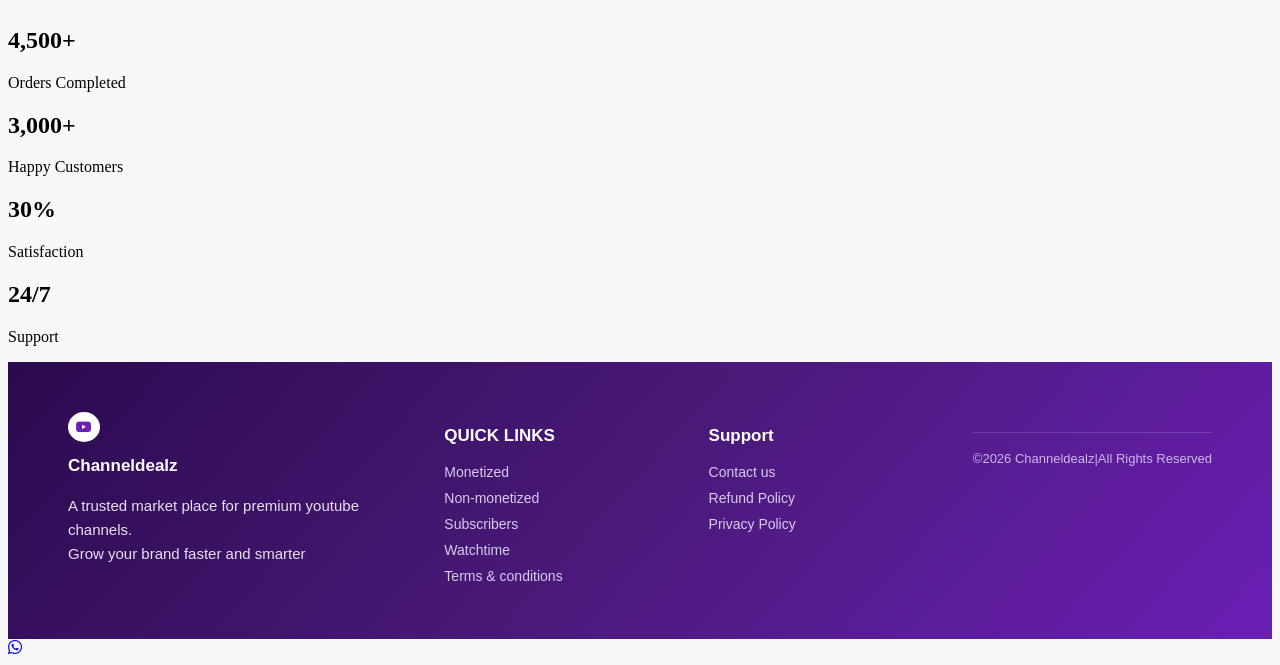
==== commit 59dd3f0d: "Add files via upload" ====
--- a/index.html
+++ b/index.html
@@ -1,726 +1,224 @@
 <!DOCTYPE html>
-<html lang="ko">
-
+<html lang="en">
 <head>
     <meta charset="UTF-8">
     <meta name="viewport" content="width=device-width, initial-scale=1.0">
-    <meta name="description" content="고품질 YouTube 채널 구매, 구독자 및 시청 시간 확보. 안전하고 신뢰할 수 있는 YouTube 채널 서비스를 제공합니다.">
-    <title>유튜브 채널 구매 | Channeldealz</title>
-
-    <meta name="description"
-        content="고품질 유튜브 채널을 안전하게 구매하세요. 검증된 채널과 다양한 구독자 및 시청 시간 서비스를 제공합니다.">
-
-    <link rel="stylesheet" href="../style.css">
-
-    <link rel="stylesheet"
-        href="https://cdnjs.cloudflare.com/ajax/libs/font-awesome/6.5.2/css/all.min.css">
-
-    <link rel="alternate" hreflang="en" href="../index.html">
-    <link rel="alternate" hreflang="ko" href="./index.html">
-    <link rel="alternate" hreflang="ar" href="../ar/index.html">
-    <link rel="alternate" hreflang="x-default" href="../index.html">
+    <title>Channeldealz</title>
+    <meta name="description" content="Buy varified YouTube channels, subscribers & watch hours .Safe & reliable.">
+    <link rel="stylesheet" href="style.css">
+    <link rel="stylesheet" href="https://cdnjs.cloudflare.com/ajax/libs/font-awesome/6.5.2/css/all.min.css">
 </head>
-
-
 <body>
     <div class="progress">
-      <div id="progress-bar"></div>
-    </div>
-    <!-- NAVBAR -->
+     <div id="progress-bar"></div>
+    </div>
     <header>
-
         <nav class="ao">
-
             <div class="o">
-                <span>
-                    <i class="fa-brands fa-youtube"></i>
-                    Channeldealz
-                </span>
-            </div>
-
-            <ul>
-                <li><a href="#channel">수익 창출</a></li>
-                <li><a href="#non">비수익</a></li>
-                <li><a href="#subscribers">구독자</a></li>
-                <li><a href="#watch-time">시청 시간</a></li>
-                <li><a href="terms.html">이용 약관</a></li>
+                <span>&nbsp;&nbsp;<i class="fa-brands fa-youtube"></i>&nbsp;Channeldealz</span></div>
+            <ul>
+            <li><a href="#channel">Monetized&nbsp;</a></li>
+            <li><a href="#non">Non-monetized&nbsp;</a></li>
+            <li><a href="#subscribers">Subscribers&nbsp;</a></li>
+            <li><a href="#watch-time">Watchtime&nbsp;</a></li>
+            <li><a href="terms.html" target="_blank">Terms & conditions</a></li>
             </ul>
             <div class="languages">
-    <a href="../index.html">EN</a>
-    <a href="./index.html">한국어</a>
-    <a href="../ar/index.html">العربية</a>
+    <a href="./index.html">EN</a>
+    <a href="ko/index.html">Ko</a>
+    <a href="ar/index.html">Ar</a>
 </div>
-
         </nav>
-
-    </header>
-
-
-    <br>
-
-
-    <!-- HOME -->
+    </header><br>
     <section id="home">
-
-        <div class="zo">
-
-            <h1 class="co">
-                유튜브에서 성장할 준비가 되셨나요?
-            </h1>
-
-            <h1 class="bo">
-                고품질 유튜브 채널 구매
-            </h1>
-
-            <p>
-                프리미엄 유튜브 채널을 위한 신뢰할 수 있는 마켓플레이스입니다.<br>
-                안전하고 신뢰할 수 있는 서비스를 제공합니다.
-            </p>
-
-            <br>
-
-            <div class="f">
-                <a href="mailto:sikandariqbalmillionaire@gmail.com">
-                    문의하기
-                </a>
-            </div>
-
-
-            <div class="yo">
-
-                <div class="xo">
-
-                    <h3>
-                        <i class="fa-solid fa-shield-halved"></i>
-                        <br>
-                        신뢰할 수 있고 안전함
-                    </h3>
-
-                    <p>
-                       안전한 거래,데이터 공유 없음
-                    </p>
-
-                </div>
-
-
-                <div class="xo">
-
-                    <h3>
-                        <i class="fa-solid fa-circle-check"></i>
-                        <br>
-                        검증된 채널
-                    </h3>
-
-                    <p>
-                        안전성이 확보된 고품질 채널입니다.
-                    </p>
-
-                </div>
-
-
-                <div class="xo">
-
-                    <h3>
-                        <i class="fa-solid fa-bolt"></i>
-                        <br>
-                        빠른 제공
-                    </h3>
-
-                    <p>
-                        채널을 빠르고 간편하게 받을 수 있습니다.
-                    </p>
-
-                </div>
-
-
-                <div class="xo">
-
-                    <h3>
-                        <i class="fa-solid fa-user"></i>
-                        <br>
-                        24시간 고객 지원
-                    </h3>
-
-                    <p>
-                        언제 어디서나 도움을 드립니다.
-                    </p>
-
-                </div>
-
-            </div>
-
-        </div>
-
-    </section>
-
-
-    <br>
-
-
-    <!-- MONETIZED CHANNELS -->
-    <section id="channel">
-
-        <h1>
-            수익 창출 유튜브 채널
-        </h1>
-
-        <h3>
-            성장과 수익 창출을 준비하는 크리에이터를 위해 전문적으로 준비된 채널입니다.<br>
-            품질 좋은 채널을 선택하고 자신 있게 유튜브 여정을 시작하세요.
-        </h3>
-
-
-        <div class="jo">
-
-
-            <!-- CARD 1 -->
-            <div class="no">
-
-                <h2>
-                    <i class="fa-brands fa-youtube"></i>
-                    1천 구독자 수익 창출 채널
-                </h2>
-
-                <ul>
-
-                    <li>
-                        실제 및 자연 유입 구독자 1,000명
-                    </li>
-
-                    <li>
-                        편의를 위해 AdSense 변경 가능
-                    </li>
-
-                    <li>
-                        인위적인 참여나 가짜 트래픽 없음
-                    </li>
-
-                    <li>
-                        수익 창출이 활성화되어 바로 사용 가능
-                    </li>
-
-                    <li>
-                        유튜브 여정을 시작하는 크리에이터에게 적합
-                    </li>
-
-                </ul>
-
-                <div class="wo"></div>
-
-                <h3>
-                    ₩300,000
-                </h3>
-
-                <a href="https://open.kakao.com/me/tubeyt" target="_blank">
-                    구매하기
-                </a>
-
-            </div>
-
-
-            <!-- CARD 2 -->
-            <div class="go">
-
-                <h2>
-                    <i class="fa-brands fa-youtube"></i>
-                    2천 구독자 수익 창출 채널
-                </h2>
-
-                <ul>
-
-                    <li>
-                        실제 및 자연 유입 구독자 2,000명
-                    </li>
-
-                    <li>
-                        편의를 위해 AdSense 변경 가능
-                    </li>
-
-                    <li>
-                        인위적인 참여나 가짜 트래픽 없음
-                    </li>
-
-                    <li>
-                        수익 창출이 활성화되어 바로 사용 가능
-                    </li>
-
-                    <li>
-                        고품질 콘텐츠를 통한 수익 창출에 적합
-                    </li>
-
-                </ul>
-
-                <div class="x"></div>
-
-                <h3>
-                   ₩350,000
-                </h3>
-
-                <a href="https://open.kakao.com/me/tubeyt" target="_blank">
-                    구매하기
-                </a>
-
-            </div>
-
-
-            <!-- CARD 3 -->
-            <div class="no">
-
-                <h2>
-                    <i class="fa-brands fa-youtube"></i>
-                    1만 구독자 수익 창출 채널
-                </h2>
-
-                <ul>
-
-                    <li>
-                        실제 및 자연 유입 구독자 10,000명
-                    </li>
-
-                    <li>
-                        편의를 위해 AdSense 변경 가능
-                    </li>
-
-                    <li>
-                        인위적인 참여나 가짜 트래픽 없음
-                    </li>
-
-                    <li>
-                        수익 창출이 활성화되어 바로 사용 가능
-                    </li>
-
-                    <li>
-                        수익 창출과 성장 가능성이 높음
-                    </li>
-
-                </ul>
-
-                <div class="wo"></div>
-
-                <h3>
-                   ₩750,000
-                </h3>
-
-                <a href="https://open.kakao.com/me/tubeyt" target="_blank">
-                    구매하기
-                </a>
-
-            </div>
-
-        </div>
-
-    </section>
-
-
-    <br>
-
-
-    <!-- NON MONETIZED CHANNELS -->
-    <section id="non">
-
-        <h1>
-            비수익 유튜브 채널
-        </h1>
-
-        <h3>
-            전문적으로 준비된 유튜브 채널로 새롭게 시작하세요.<br>
-            디지털 영향력을 성장시키려는 크리에이터에게 적합합니다.
-        </h3>
-
-
-        <div class="jo">
-
-
-            <!-- CARD 1 -->
-            <div class="no">
-
-                <h2>
-                    <i class="fa-brands fa-youtube"></i>
-                    1천 구독자 비수익 채널
-                </h2>
-
-                <ul>
-
-                    <li>
-                        실제 및 자연 유입 구독자 1,000명
-                    </li>
-
-                    <li>
-                        인위적인 참여나 가짜 트래픽 없음
-                    </li>
-
-                    <li>
-                        유튜브 여정을 시작하는 크리에이터에게 적합
-                    </li>
-
-                    <li>
-                        향후 수익 창출과 성장을 위한 좋은 기반
-                    </li>
-
-                </ul>
-
-                <div class="wo"></div>
-
-                <h3>
-                   ₩70,000
-                </h3>
-
-                <a href="https://open.kakao.com/me/tubeyt" target="_blank">
-                    구매하기
-                </a>
-
-            </div>
-
-
-            <!-- CARD 2 -->
-            <div class="go">
-
-                <h2>
-                    <i class="fa-brands fa-youtube"></i>
-                    1만 구독자 비수익 채널
-                </h2>
-
-                <ul>
-
-                    <li>
-                        실제 및 자연 유입 구독자 10,000명
-                    </li>
-
-                    <li>
-                        인위적인 참여나 가짜 트래픽 없음
-                    </li>
-
-                    <li>
-                        콘텐츠 성장을 위한 탄탄한 시청자 기반
-                    </li>
-
-                    <li>
-                        향후 수익 창출과 성장을 위한 좋은 기반
-                    </li>
-
-                </ul>
-
-                <div class="x"></div>
-
-                <h3>
-                    ₩200,000
-                </h3>
-
-                <a href="https://open.kakao.com/me/tubeyt" target="_blank">
-                    구매하기
-                </a>
-
-            </div>
-
-
-            <!-- CARD 3 -->
-            <div class="no">
-
-                <h2>
-                    <i class="fa-brands fa-youtube"></i>
-                    10만 구독자 비수익 채널
-                </h2>
-
-                <ul>
-
-                    <li>
-                        실제 및 자연 유입 구독자 100,000명
-                    </li>
-
-                    <li>
-                        인위적인 참여나 가짜 트래픽 없음
-                    </li>
-
-                    <li>
-                        크리에이터와 브랜드를 위한 높은 성장 잠재력
-                    </li>
-
-                    <li>
-                        향후 수익 창출과 성장을 위한 좋은 기반
-                    </li>
-
-                </ul>
-
-                <div class="wo"></div>
-
-                <h3>
-                   ₩500,000
-                </h3>
-
-                <a href="https://open.kakao.com/me/tubeyt" target="_blank">
-                    구매하기
-                </a>
-
-            </div>
-
-        </div>
-
-    </section>
-
-
-    <br><br>
-
-
-    <!-- SUBSCRIBERS -->
-    <section id="subscribers">
-
-        <h1>
-            유튜브 구독자
-        </h1>
-
-        <h3>
-            집중적인 구독자 성장으로 유튜브 채널의 가시성을 높이고<br>
-            온라인 영향력 구축을 지원하세요.
-        </h3>
-
-
-        <div class="jo">
-
-
-            <!-- CARD 1 -->
-            <div class="no">
-
-                <h2>
-                    <i class="fa-brands fa-youtube"></i>
-                    유튜브 구독자 1천 명
-                </h2>
-
-                <ul>
-
-                    <li>
-                        실제 및 자연 유입 구독자 1,000명 이상
-                    </li>
-
-                    <li>
-                        봇이나 가짜 구독자 없음
-                    </li>
-
-                    <li>
-                        향후 채널 성장을 위한 강력한 시작점 제공
-                    </li>
-
-                </ul>
-
-                <div class="wo"></div>
-
-                <h3>
-                    ₩50,000
-                </h3>
-
-                <a href="https://open.kakao.com/me/tubeyt" target="_blank">
-                    구매하기
-                </a>
-
-            </div>
-
-
-            <!-- CARD 2 -->
-            <div class="go">
-
-                <h2>
-                    <i class="fa-brands fa-youtube"></i>
-                    유튜브 구독자 2천 명
-                </h2>
-
-                <ul>
-
-                    <li>
-                        실제 및 자연 유입 구독자 2,000명 이상
-                    </li>
-
-                    <li>
-                        봇이나 가짜 구독자 없음
-                    </li>
-
-                    <li>
-                        장기적인 시청자 성장을 지원하도록 설계
-                    </li>
-
-                </ul>
-
-                <div class="x"></div>
-
-                <h3>
-                    ₩90,000
-                </h3>
-
-                <a href="https://open.kakao.com/me/tubeyt" target="_blank">
-                    구매하기
-                </a>
-
-            </div>
-
-
-            <!-- CARD 3 -->
-            <div class="no">
-
-                <h2>
-                    <i class="fa-brands fa-youtube"></i>
-                    유튜브 구독자 5천 명
-                </h2>
-
-                <ul>
-
-                    <li>
-                        실제 및 자연 유입 구독자 5,000명 이상
-                    </li>
-
-                    <li>
-                        봇이나 가짜 구독자 없음
-                    </li>
-
-                    <li>
-                        콘텐츠 성장과 향후 수익 창출 자격을 위한 탄탄한 기반
-                    </li>
-
-                </ul>
-
-                <div class="wo"></div>
-
-                <h3>
-                   ₩200,000
-                </h3>
-
-                <a href="https://open.kakao.com/me/tubeyt" target="_blank">
-                    구매하기
-                </a>
-
-            </div>
-
-        </div>
-
-    </section>
-
-
-    <!-- WATCH TIME -->
-    <section id="watch-time">
-
-        <h1>
-            유튜브 시청 시간
-        </h1>
-
-        <h3>
-            콘텐츠의 시청 시간을 늘리고<br>
-            유튜브 여정을 위한 탄탄한 기반을 구축하세요.
-        </h3>
-
-
-        <div class="jo">
-
-
-            <!-- CARD 1 -->
-            <div class="no">
-
-                <h2>
-                    <i class="fa-brands fa-youtube"></i>
-                    유튜브 시청 시간 1천 시간
-                </h2>
-
-                <ul>
-
-                    <li>
-                        1,000시간 이상의 시청 시간
-                    </li>
-
-                    <li>
-                        채널의 시청 시간 기반을 강화하도록 설계
-                    </li>
-
-                    <li>
-                        수익 창출 요건을 준비하는 크리에이터에게 적합
-                    </li>
-
-                </ul>
-
-                <div class="wo"></div>
-
-                <h3>
-                    ₩50,000
-                </h3>
-
-                <a href="https://open.kakao.com/me/tubeyt" target="_blank">
-                    구매하기
-                </a>
-
-            </div>
-
-
-            <!-- CARD 2 -->
-            <div class="go">
-
-                <h2>
-                    <i class="fa-brands fa-youtube"></i>
-                    유튜브 시청 시간 2천 시간
-                </h2>
-
-                <ul>
-
-                    <li>
-                        2,000시간 이상의 시청 시간
-                    </li>
-
-                    <li>
-                        더 강력한 시청 시간 기반 구축을 지원
-                    </li>
-
-                    <li>
-                        수익 창출 자격을 준비하는 채널에 적합
-                    </li>
-
-                </ul>
-
-                <div class="x"></div>
-
-                <h3>
-                    ₩100,000
-                </h3>
-
-                <a href="https://open.kakao.com/me/tubeyt" target="_blank">
-                    구매하기
-                </a>
-
-            </div>
-
-
-            <!-- CARD 3 -->
-            <div class="no">
-
-                <h2>
-                    <i class="fa-brands fa-youtube"></i>
-                    유튜브 시청 시간 4천 시간
-                </h2>
-
-                <ul>
-
-                    <li>
-                        4,000시간 이상의 시청 시간
-                    </li>
-
-                    <li>
-                        유튜브 시청 시간 요건 충족을 지원
-                    </li>
-
-                    <li>
-                        수익 창출 준비를 목표로 하는 크리에이터에게 적합
-                    </li>
-
-                </ul>
-
-                <div class="wo"></div>
-
-                <h3>
-                    ₩180,000
-                </h3>
-
-                <a href="https://open.kakao.com/me/tubeyt" target="_blank">
-                    구매하기
-                </a>
-
-            </div>
-
-        </div>
-
-    </section>
+    <div class="zo">
+    <h2 class="co">READY TO GROW ON YOUTUBE?</h2>
+    <h2 class="bo">BUY QUALITY YOUTUBE CHANNELS</h2>
+    <p>Trusted marketplace for premium youtube channels,<br>safe,secure and 100% reliable services.</p><br>
+    <div class="f"><a href="mailto:sikandariqbalmillionaire@gmail.com">Contact Us</a></div>
+    <div class="yo">
+    <div class="xo"><h2><i class="fa-solid fa-shield-halved"></i>
+        <br>Trusted & Secure</h2><p>Safe transactions,&nbsp;no data shared </p></div>
+    <div class="xo"><h2><i class="fa-solid fa-circle-check"></i><br>
+        Verified Channels</h2><p>High quality channels with real security</p></div>
+    <div class="xo"><h2><i class="fa-solid fa-bolt"></i><br>Quick Delivery</h2><p>Get your channel quickly and easily</p></div>
+    <div class="xo"><h2><i class="fa-solid fa-user"></i><br>24/7&nbsp;Support</h2><p>We are here to help you anytime anywhere</p></div>
+    </div>
+    </div>
+    </section><br>
+<section id="channel">
+    <h1>YouTube Monetized Channels</h1>
+    <h3>Professionally prepared channels for creators ready to grow and monetize.<br>
+        Choose a quality channel and start your YouTube journey with confidence.
+    </h3>
+    <div class="jo">
+    <div class="no">
+        <h2><i class="fa-brands fa-youtube"></i>&nbsp;1k subscribers monetized channel</h2>
+        <ul>
+            <li>1,000 Real & organic subscribers</li>
+            <li>AdSense account transferable</li>
+            <li>No Artificial engagement or fake traffic</li>
+            <li>Monetization enabled and ready to use</li>
+            <li>suitable for creators starting their Yt journey</li>
+        </ul>
+        <div class="wo"></div>
+         <h3>$90</h3>
+        <a href="https://wa.me/923251877429" target="_blank">Buy Now</a>
+    </div>
+     <div class="go">
+        <h2><i class="fa-brands fa-youtube"></i>&nbsp;2k subscribers monetized channel</h2>
+        <ul>
+            <li>2,000 Real & organic subscribers</li>
+            <li>AdSense account transferable</li>
+            <li>No Artificial engagement or fake traffic</li>
+            <li>Monetization enabled and ready to use</li>
+            <li>suitable for generating income through quality content</li>
+        </ul>
+        <div class="x"></div>
+         <h3>$180</h3>
+        <a href="https://wa.me/923251877429" target="_blank">Buy Now</a>
+    </div>
+    <div class="no">
+        <h2><i class="fa-brands fa-youtube"></i>&nbsp;10k subscribers monetized channel</h2>
+        <ul>
+            <li>10,000 Real & organic subscribers</li>
+            <li>AdSense account tranferable</li>
+            <li>No Artificial engagement or fake traffic</li>
+            <li>Monetization enabled and ready to use</li>
+            <li>Greater potential for revenue generation and growth</li>
+        </ul>
+        <div class="wo"></div>
+        <h3>$350</h3>
+        <a href="https://wa.me/923251877429" target="_blank">Buy Now</a>
+    </div>
+    </div>
+</section><br>
+<section id="non">
+    <h1>Non-Monetized YouTube channels</h1>
+    <h3>Start fresh with professionally prepared Yt channels.<br>
+        Perfect for creators ready to grow their digital presence.
+    </h3>
+    <div class="jo">
+    <div class="no">
+        <h2><i class="fa-brands fa-youtube"></i>&nbsp;1k subscribers non-monetized channel</h2>
+        <ul>
+            <li>1,000 Real & organic subscribers</li>
+            <li>No Artificial engagement or fake traffic</li>
+            <li>Suitable for creators starting their Yt journey</li>
+            <li>Good foundation for future monetization and growth</li>
+        </ul>
+        <div class="wo"></div>
+         <h3>$40</h3>
+        <a href="https://wa.me/923251877429" target="_blank">Buy Now</a>
+    </div>
+   <div class="go">
+        <h2><i class="fa-brands fa-youtube"></i>&nbsp;10k subscribers non-monetized channel</h2>
+        <ul>
+            <li>10,000 Real & organic subscribers</li>
+            <li>No Artificial engagement or fake traffic</li>
+            <li>Strong audience base for growing your content</li>
+            <li>Good foundation for future monetization and growth</li>
+        </ul>
+        <div class="x"></div>
+         <h3>$90</h3>
+        <a href="https://wa.me/923251877429" target="_blank">Buy Now</a>
+    </div>
+    <div class="no">
+        <h2><i class="fa-brands fa-youtube"></i>&nbsp;100k subscribers non-monetized channel</h2>
+        <ul>
+            <li>100,000 Real & organic subscribers</li>
+            <li>No Artificial engagement or fake traffic</li>
+            <li>High growth potential for creators and brands</li>
+            <li>Good foundation for future monetization and growth</li>
+        </ul>
+        <div class="wo"></div>
+        <h3>$400</h3>
+        <a href="https://wa.me/923251877429" target="_blank">Buy Now</a>
+    </div>
+    </div>
+</section><br>
+<section id="subscribers">
+    <h1>YouTube Subscribers</h1>
+    <h3>Give your YouTube channel the visibility it deserves with<br>
+        focused subscribers growth designed to support your online presence.
+    </h3>
+    <div class="jo">
+    <div class="no">
+            <h2><i class="fa-brands fa-youtube"></i>&nbsp;YouTube 1k subscribers</h2>
+            <ul>
+            <li>1,000+ Real & organic subscribers</li>
+            <li>No bots or fake subscribers</li>
+            <li>Provides a strong starting point for future channel growth</li>
+        </ul>
+        <div class="wo"></div>
+        <h3>$40</h3>
+         <a href="https://wa.me/923251877429" target="_blank">Buy Now</a>
+    </div>
+    <div class="go">
+            <h2><i class="fa-brands fa-youtube"></i>&nbsp;YouTube 2k subscribers</h2>
+            <ul>
+            <li>2,000+ Real & organic subscribers</li>
+            <li>No bots or fake subscribers</li>
+            <li>Designed to support long-term audience growth</li>
+        </ul>
+        <div class="x"></div>
+         <h3>$70</h3>
+         <a href="https://wa.me/923251877429" target="_blank">Buy Now</a>
+    </div>
+    <div class="no">
+            <h2><i class="fa-brands fa-youtube"></i>&nbsp;YouTube 5k subscribers</h2>
+            <ul>
+            <li>5,000+ Real & organic subscribers</li>
+            <li>No bots or fake subscribers</li>
+            <li>Provides a strong foundation for content growth and future monetization eligibility</li>
+        </ul>
+        <div class="wo"></div>
+         <h3>$150</h3>
+         <a href="https://wa.me/923251877429" target="_blank">Buy Now</a>
+    </div>
+    </div>
+</section>
+<section id="watch-time">
+    <h1>YouTube Watch-hours</h1>
+    <h3>Give your content more viewing time and build <br> strong foundation
+        for your YouTube journey
+    </h3>
+    <div class="jo">
+    <div class="no">
+        <h2><i class="fa-brands fa-youtube"></i>&nbsp;1k YouTube Watch-hours</h2>
+        <ul>
+            <li>1,000+ Watch hours</li>
+            <li>Designed to help your channel watch-time base</li>
+            <li>Suitable for creators working towards monetization requirements</li>
+        </ul>
+        <div class="wo"></div>
+        <h3>$30</h3>
+        <a href="https://wa.me/923251877429" target="_blank">Buy Now</a>
+    </div>
+    <div class="go">
+        <h2><i class="fa-brands fa-youtube"></i>&nbsp;2k YouTube Watch-hours</h2>
+        <ul>
+            <li>2,000+ Watch hours</li>
+            <li>Helps creators buils a stronger watch-time foundation</li>
+            <li>Suitable for channels progressing towards monetization eligibility</li>
+        </ul>
+        <div class="x"></div>
+         <h3>$50</h3>
+        <a href="https://wa.me/923251877429" target="_blank">Buy Now</a>
+    </div>
+    <div class="no">
+        <h2><i class="fa-brands fa-youtube"></i>&nbsp;4k YouTube Watch-hours</h2>
+        <ul>
+            <li>4,000+ Watch hours</li>
+            <li>Helps creators work toward YouTube watch-hour requirement</li>
+            <li>For creators aiming for monetization readiness</li>
+        </ul>
+        <div class="wo"></div>
+        <h3>$80</h3>
+        <a href="https://wa.me/923251877429" target="_blank">Buy Now</a>
+    </div>
+    </div>
+</section><br><br>
 <div class="stats" id="stats">
 
     <div class="stat-box">
@@ -744,104 +242,31 @@
     </div>
 
 </div>
-
-    <br><br>
-
-
-    <!-- FOOTER -->
-    <section>
-
-        <div class="d">
-
-
-            <div class="a">
-
-                <i class="fa-brands fa-youtube"></i>
-
-                <h1>
-                    Channeldealz
-                </h1>
-
-                <p>
-                    프리미엄 유튜브 채널을 위한 신뢰할 수 있는 마켓플레이스입니다.<br>
-                    브랜드를 더 빠르고 스마트하게 성장시키세요.
-                </p>
-
-            </div>
-
-
-            <div class="b">
-
-                <h1>
-                    빠른 링크
-                </h1>
-
-                <ul>
-
-                    <li>
-                        <a href="#channel">수익 창출</a>
-                    </li>
-
-                    <li>
-                        <a href="#non">비수익</a>
-                    </li>
-
-                    <li>
-                        <a href="#subscribers">구독자</a>
-                    </li>
-
-                    <li>
-                        <a href="#watch-time">시청 시간</a>
-                    </li>
-
-                    <li>
-                        <a href="terms.html">이용 약관</a>
-                    </li>
-
-                </ul>
-
-            </div>
-
-
-            <div class="c">
-
-                <h1>
-                    지원
-                </h1>
-
-                <ul>
-
-                    <li>
-                        문의하기
-                    </li>
-
-                    <li>
-                        자주 묻는 질문
-                    </li>
-
-                    <li>
-                        환불 정책
-                    </li>
-
-                    <li>
-                        개인정보 보호정책
-                    </li>
-
-                </ul>
-
-            </div>
-
-
-            <footer>
-                &copy;2026 Channeldealz | 모든 권리 보유
-            </footer>
-
-
-        </div>
+<section>
+    <div class="d">
+    <div class="a"><i class="fa-brands fa-youtube"></i><h2>Channeldealz</h2>
+        <p>A trusted market place for premium youtube channels.<br>Grow your brand faster and smarter</p>
+    </div>
+    <div class="b"><h2>QUICK LINKS</h2>
+     <ul>
+            <li><a href="#channel">Monetized&nbsp;</a></li>
+            <li><a href="#non">Non-monetized&nbsp;</a></li>
+            <li><a href="#subscribers">Subscribers&nbsp;</a></li>
+            <li><a href="#watch-time">Watchtime&nbsp;</a></li>
+            <li><a href="terms.html" target="_blank">Terms & conditions</a></li>
+            </ul>
+    </div>
+    <div class="c"><h2>Support</h2>
+        <ul>
+            <li>Contact us</li>
+            <li>Refund Policy</li>
+            <li>Privacy Policy</li>
+        </ul>
+    </div>
+    <footer>&copy;2026 Channeldealz|All Rights Reserved</footer>
+    </div>
+</section>
 <a href="https://wa.me/923251877429" class="whatsapp" target="_blank"><i class="fa-brands fa-whatsapp"></i></a>
-    </section>
-<script src="../script.js"></script>
-
+<script src="script.js"></script>
 </body>
-
 </html>
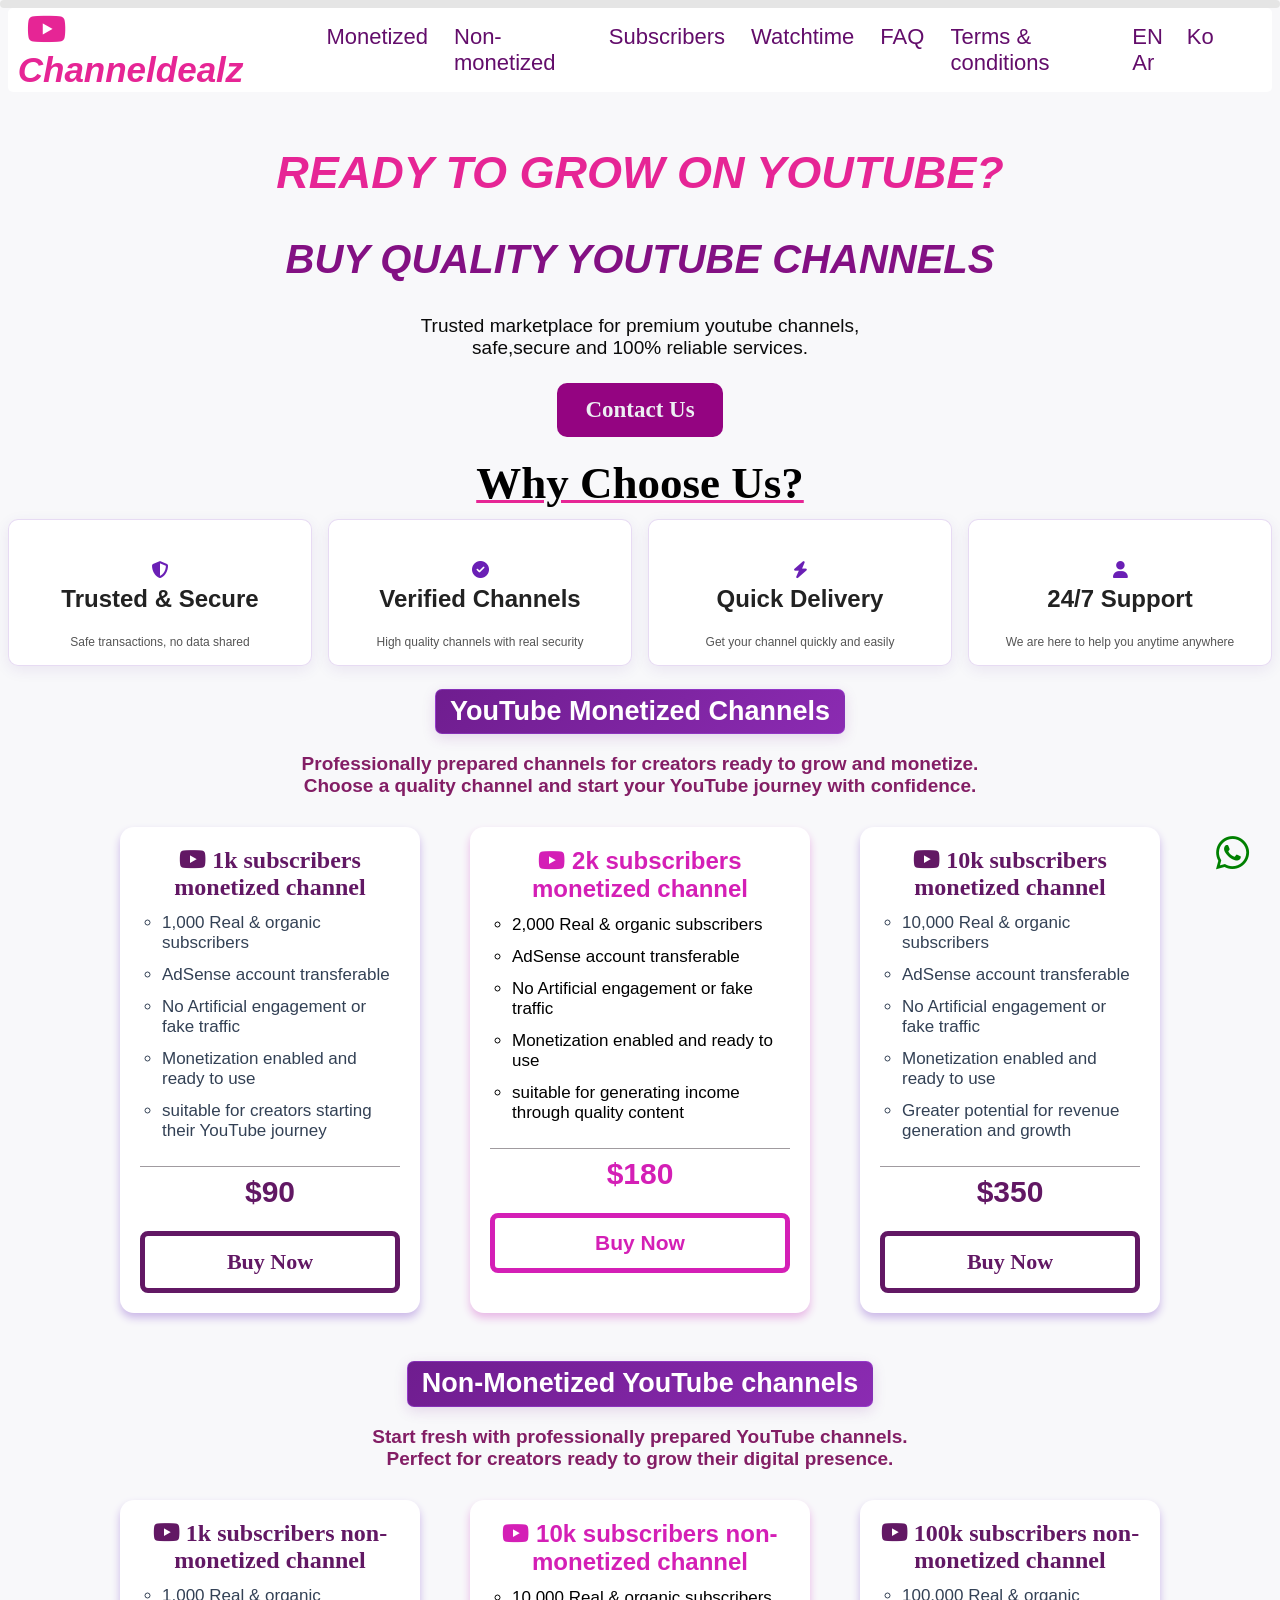
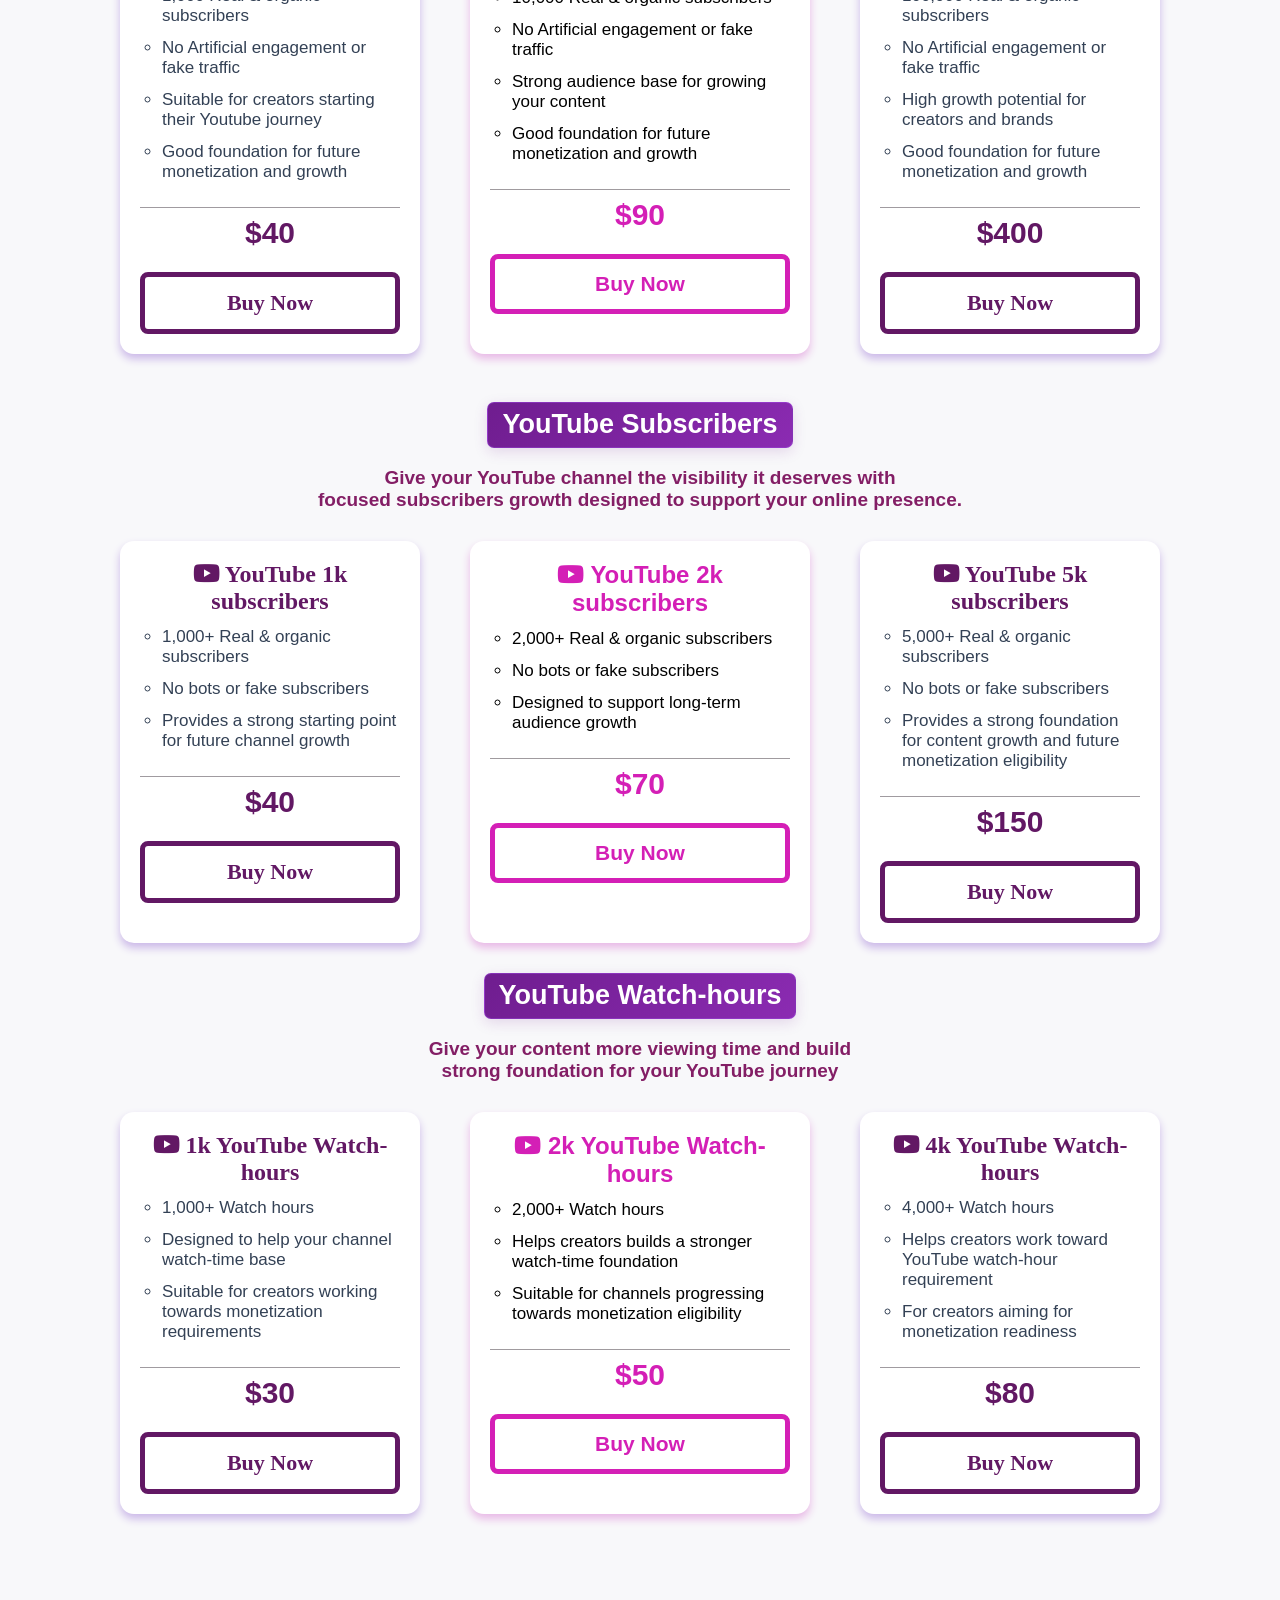
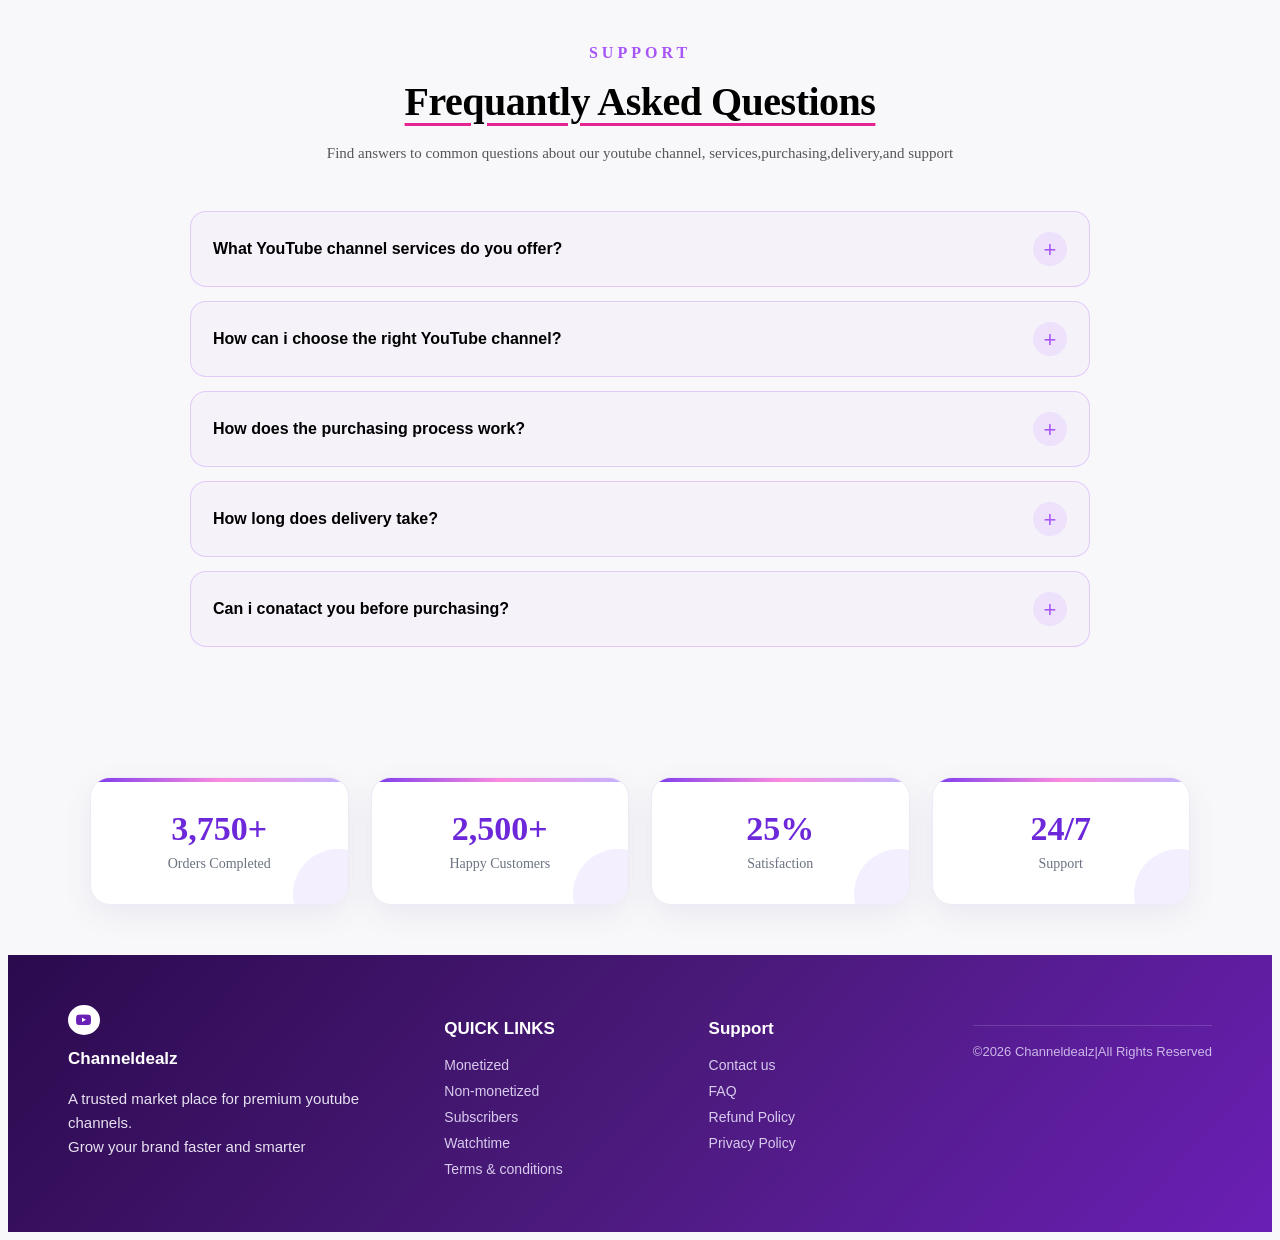
==== commit 466c79e3: "Add files via upload" ====
--- a/index.html
+++ b/index.html
@@ -3,8 +3,10 @@
 <head>
     <meta charset="UTF-8">
     <meta name="viewport" content="width=device-width, initial-scale=1.0">
-    <title>Channeldealz</title>
-    <meta name="description" content="Buy varified YouTube channels, subscribers & watch hours .Safe & reliable.">
+   <title>Buy Quality YouTube Channels | Trusted & Reliable</title>
+<meta name="description" content="Buy quality YouTube channels with subscribers, watch hours, 
+and monetization options. Explore reliable channels and find the right fit for your needs.">
+    
     <link rel="stylesheet" href="style.css">
     <link rel="stylesheet" href="https://cdnjs.cloudflare.com/ajax/libs/font-awesome/6.5.2/css/all.min.css">
 </head>
@@ -21,6 +23,7 @@
             <li><a href="#non">Non-monetized&nbsp;</a></li>
             <li><a href="#subscribers">Subscribers&nbsp;</a></li>
             <li><a href="#watch-time">Watchtime&nbsp;</a></li>
+            <li><a href="#faq">FAQ&nbsp;</a></li>
             <li><a href="terms.html" target="_blank">Terms & conditions</a></li>
             </ul>
             <div class="languages">
@@ -36,6 +39,7 @@
     <h2 class="bo">BUY QUALITY YOUTUBE CHANNELS</h2>
     <p>Trusted marketplace for premium youtube channels,<br>safe,secure and 100% reliable services.</p><br>
     <div class="f"><a href="mailto:sikandariqbalmillionaire@gmail.com">Contact Us</a></div>
+     <div class="why-us">Why Choose Us?</div>
     <div class="yo">
     <div class="xo"><h2><i class="fa-solid fa-shield-halved"></i>
         <br>Trusted & Secure</h2><p>Safe transactions,&nbsp;no data shared </p></div>
@@ -59,7 +63,7 @@
             <li>AdSense account transferable</li>
             <li>No Artificial engagement or fake traffic</li>
             <li>Monetization enabled and ready to use</li>
-            <li>suitable for creators starting their Yt journey</li>
+            <li>suitable for creators starting their YouTube journey</li>
         </ul>
         <div class="wo"></div>
          <h3>$90</h3>
@@ -82,7 +86,7 @@
         <h2><i class="fa-brands fa-youtube"></i>&nbsp;10k subscribers monetized channel</h2>
         <ul>
             <li>10,000 Real & organic subscribers</li>
-            <li>AdSense account tranferable</li>
+            <li>AdSense account transferable</li>
             <li>No Artificial engagement or fake traffic</li>
             <li>Monetization enabled and ready to use</li>
             <li>Greater potential for revenue generation and growth</li>
@@ -95,7 +99,7 @@
 </section><br>
 <section id="non">
     <h1>Non-Monetized YouTube channels</h1>
-    <h3>Start fresh with professionally prepared Yt channels.<br>
+    <h3>Start fresh with professionally prepared YouTube channels.<br>
         Perfect for creators ready to grow their digital presence.
     </h3>
     <div class="jo">
@@ -104,7 +108,7 @@
         <ul>
             <li>1,000 Real & organic subscribers</li>
             <li>No Artificial engagement or fake traffic</li>
-            <li>Suitable for creators starting their Yt journey</li>
+            <li>Suitable for creators starting their Youtube journey</li>
             <li>Good foundation for future monetization and growth</li>
         </ul>
         <div class="wo"></div>
@@ -199,7 +203,7 @@
         <h2><i class="fa-brands fa-youtube"></i>&nbsp;2k YouTube Watch-hours</h2>
         <ul>
             <li>2,000+ Watch hours</li>
-            <li>Helps creators buils a stronger watch-time foundation</li>
+            <li>Helps creators builds a stronger watch-time foundation</li>
             <li>Suitable for channels progressing towards monetization eligibility</li>
         </ul>
         <div class="x"></div>
@@ -218,7 +222,69 @@
         <a href="https://wa.me/923251877429" target="_blank">Buy Now</a>
     </div>
     </div>
-</section><br><br>
+</section>
+<section id="faq" class="faq-section">
+    <div class="faq-heading">
+        <span>SUPPORT</span>
+        <h2>Frequantly Asked Questions</h2>
+        <p>Find answers to common questions about our youtube channel,
+            services,purchasing,delivery,and support</p>
+    </div>
+    <div class="faq-container">
+        <div class="faq-item">
+            <button class="faq-question"><span>What YouTube channel services
+                do you offer?
+            </span>
+            <b>+</b>
+        </button>
+        <div class="faq-answer"><p>Channeldealz offers different YouTbe services including
+            watch hours,subscribers and monitization services.
+        </p>
+    </div>
+        </div>
+         <div class="faq-item">
+            <button class="faq-question"><span>How can i choose the right YouTube channel?
+            </span>
+            <b>+</b>
+        </button>
+        <div class="faq-answer"><p>Review the details,subscribers,watch hours,category,
+            and other information provided with each package before making your decision.
+        </p>
+    </div>
+        </div>
+        <div class="faq-item">
+            <button class="faq-question"><span>How does the purchasing process work?
+            </span>
+            <b>+</b>
+        </button>
+        <div class="faq-answer"><p>Choose the package you are interested in and use the available conatct 
+            or purchase options to discuss the other and next steps.
+        </p>
+    </div>
+        </div>
+        <div class="faq-item">
+            <button class="faq-question"><span>How long does delivery take?
+            </span>
+            <b>+</b>
+        </button>
+        <div class="faq-answer"><p>Delivery time can very depending on the selected service
+            .Contact us for the current
+            delivery timeframe before placing an order.
+        </p>
+    </div>
+        </div>
+        <div class="faq-item">
+            <button class="faq-question"><span>Can i conatact you before purchasing?
+            </span>
+            <b>+</b>
+        </button>
+        <div class="faq-answer"><p>Yes. If you have questions about a package or need 
+            clarification before purchasing,contact channeldealz before purchasing.
+        </p>
+    </div>
+        </div>
+    </div>
+</section>
 <div class="stats" id="stats">
 
     <div class="stat-box">
@@ -259,6 +325,7 @@
     <div class="c"><h2>Support</h2>
         <ul>
             <li>Contact us</li>
+            <li>FAQ</li>
             <li>Refund Policy</li>
             <li>Privacy Policy</li>
         </ul>
--- a/style.css
+++ b/style.css
@@ -6,6 +6,26 @@
     text-decoration:none;
     margin-right: 20px;
 }
+.progress {
+    width: 100%;
+    height: 8px;
+    background: #e5e5e5;
+    border-radius: 10px;
+    overflow: hidden;
+    position: fixed;
+    top:0;
+    left:0;
+    right:9px;
+    z-index: 9999;
+}
+
+#progress-bar {
+    width: 0%;
+    height: 100%;
+    background: #490eaf;
+    border-radius: 10px;
+    transition: width 0.3s ease;
+}
 .ao a:hover{
     background-color: rgb(143, 36, 137);
     color:#edeff3;
@@ -45,10 +65,10 @@
 .bo{
     color: rgb(131, 16, 131);
     font-family:Arial, Helvetica, sans-serif;
-    font-size:45px;
+    font-size:40px;
     font-style: italic;
     text-align: center;
-    font-weight: 800;
+    font-weight: 700;
 }
 .co{
     color: rgb(230, 37, 149);
@@ -58,6 +78,16 @@
     text-align: center;
     font-weight:850;
 }
+.why-us{
+    margin: 0 auto;
+    text-align: center;
+    text-decoration: underline;
+    text-decoration-color:  rgb(230, 37, 149);
+    text-decoration-thickness: 3px;
+    font-weight: 700;
+    font-size:45px;
+    margin-bottom: 10px;
+}
 .f{
     display: flex;
     justify-content: center;
@@ -80,26 +110,56 @@
     text-align: center;
     font-family: 'Lucida Sans', 'Lucida Sans Regular', 'Lucida Grande', 'Lucida Sans Unicode', Geneva, Verdana, sans-serif;
 }
-.xo{
-    width: fit-content;
-    text-align: center;
-    padding: 2px;
-    color:rgb(8, 8, 8);
-    background:white;
-    border-radius: 8px;
+.yo {
+    display: flex;
+    gap: 16px;
+    align-items: stretch;
+}
+
+.xo {
+    width: 100%;
+    text-align: center;
+    padding: 14px 16px;
+    color: #222;
+    background: rgba(255, 255, 255, 0.98);
+    border: 1px solid rgba(106, 31, 181, 0.16);
+    border-radius: 10px;
     margin-bottom: 5px;
-    font-family:'Times New Roman', Times, serif;
-}
-.xo i{
-    color:#6a1fb5;
-}
-.xo h3{
-    font-size:23px !important;
-}
-.yo{
-   display: flex;
-   gap:20px;
-   align-items: center;
+    font-family: Arial, Helvetica, sans-serif;
+    transition: 0.3s ease;
+    box-shadow: 0 4px 15px rgba(70, 5, 139, 0.08);
+}
+
+.xo i {
+    color: #6a1fb5;
+    font-size: 17px;
+    margin-bottom: 7px;
+    transition: 0.3s ease;
+}
+
+.xo h3 {
+    font-size: 16px !important;
+    font-weight: 700;
+    color: #46105f;
+    margin: 4px 0 7px;
+    line-height: 1.3;
+}
+
+.xo p {
+    margin: 0;
+    font-size: 12px;
+    line-height: 1.5;
+    color: #555;
+}
+
+.xo:hover {
+    transform: translateY(-4px);
+    border-color: rgba(168, 85, 247, 0.45);
+    box-shadow: 0 10px 25px rgba(106, 31, 181, 0.14);
+}
+
+.xo:hover i {
+    transform: scale(1.08);
 }
 .lo{
     width: 50px !important;
@@ -110,49 +170,59 @@
     background-color: rgb(248, 248, 250);
 }
 #channel h1{
-    color: rgb(14, 13, 13);
-    font-weight: 700;
-    font-size: 50px;
-    text-align: center;
-    font-family:Arial, Helvetica, sans-serif;
-    line-height:0.5;
+    color: #fff;
+font-weight: 700;
+font-size: 27px;
+text-align: center;
+font-family: Arial, Helvetica, sans-serif;
+line-height: 1.25;
+background: linear-gradient(135deg, #6f1d8f, #8b2bb2);
+border: 1px solid rgba(168, 85, 247, 0.35);
+border-radius: 7px;
+padding: 5px 14px;
+width: fit-content;
+margin: 0 auto 12px;
+box-shadow: 0 4px 14px rgba(111, 29, 143, 0.15);
 }
 #channel h3{
-    color: rgb(97, 20, 74);
-    text-align: center;
-    font-size: 20px;
+    color: rgb(131, 30, 101);
+    text-align: center;
+    font-size: 19px;
     font-family: Arial, Helvetica, sans-serif;
 }
 .no{
     box-sizing: border-box;
-    width:300px;
+    width:340px;
     max-width: 300px;
     padding: 20px;
-    max-width: 300px;
     align-items: center;
     border-radius: 14px;
     background-color: white;
     justify-content: center;
     transition: transform 0.3 ease;
+    box-shadow: 0 5px 9px #cbb8e8;
 }
 .no:hover{
     transform:translateY(-6px);
-    box-shadow: 0 18px 20px rgba(0,0,0,0.14);
+    box-shadow: 0 18px 20px #cbb8e8;
 }
 .no h2{
-    text-align:center;
-    border: none;
-    font-size:24px;
-    font-weight: 700;
-    color:#621864;
-    margin: 0 0 12px;
-    border-radius: 4px;
+    text-align:center !important;
+    border: none !important;
+    font-size:24px !important;
+    font-weight: 700 !important;
+    color:#621864 !important;
+    margin: 0 0 12px !important;
+    border-radius: 4px !important;
+    background: none;
 }
 .no h3{
-  margin:0 0 22px;
-  font-weight: 700;
-  font-size: 40px;
-  color:#621864;
+  margin:0 0 22px !important;
+  font-weight: 700 !important;
+  font-size: 30px !important;
+  color:#621864 !important;
+  background: none;
+  border: none;
 }
 .no ul{
     padding-left: 22px;
@@ -172,7 +242,7 @@
    color:#621864;
    text-align: center;
    text-decoration: none;
-   font-size: 21px;
+   font-size: 22px;
    font-weight: 600;
    border-radius: 8px;
    transition: all 0.3s ease;
@@ -197,24 +267,25 @@
     transition: transform 0.3s ease;
     font-family: Arial, sans-serif;
     background-color:#ffffff;
+    box-shadow: 0 5px 9px #e8b8e6;
 }
 .go:hover{
     transform:translateY(-6px);
-    box-shadow: 0 18px 20px rgba(0,0,0,0.14);
+    box-shadow: 0 18px 20px #cbb8e8;
 }
 .go h2{
-    text-align: center;
-    border: none;
-    font-size:24px;
-    font-weight: 700;
-    color:rgb(212, 31, 182);
-    margin: 0 0 12px;
-    border-radius: 4px;
+    text-align: center !important;
+    border: none !important;
+    font-size:24px !important;
+    font-weight: 700 !important;
+    color:rgb(212, 31, 182) !important;
+    margin: 0 0 12px !important;
+    border-radius: 4px!important;
 }
 .go h3{
-  margin:0 0 22px;
-  font-weight: 700;
-  font-size: 40px;
+  margin:0 0 22px !important;
+  font-weight: 700 !important;
+  font-size: 30px !important;
   color:rgb(212, 31, 182) !important;
 }
 .go ul{
@@ -248,51 +319,241 @@
     justify-content: center;
     align-items: stretch;
     
-    gap: 30px;
+    gap: 50px;
     padding: 0 20px;
     box-sizing: border-box;
 }
 #non h1{
-     color: rgb(12, 12, 12);
+    color: #fff;
+font-weight: 700;
+font-size: 27px;
+text-align: center;
+font-family: Arial, Helvetica, sans-serif;
+line-height: 1.25;
+background: linear-gradient(135deg, #6f1d8f, #8b2bb2);
+border: 1px solid rgba(168, 85, 247, 0.35);
+border-radius: 7px;
+padding: 5px 14px;
+width: fit-content;
+margin: 0 auto 12px;
+box-shadow: 0 4px 14px rgba(111, 29, 143, 0.15);
+}
+#non h3{
+    color: rgb(131, 30, 101);
+    text-align: center;
+    font-family: Arial, Helvetica, sans-serif;
+    font-size: 19px;
+}
+#subscribers h1{
+    color: #fff;
+font-weight: 700;
+font-size: 27px;
+text-align: center;
+font-family: Arial, Helvetica, sans-serif;
+line-height: 1.25;
+background: linear-gradient(135deg, #6f1d8f, #8b2bb2);
+border: 1px solid rgba(168, 85, 247, 0.35);
+border-radius: 7px;
+padding: 5px 14px;
+width: fit-content;
+margin: 0 auto 12px;
+box-shadow: 0 4px 14px rgba(111, 29, 143, 0.15);
+}
+#subscribers h3{
+    color: rgb(131, 30, 101);
+    text-align: center;
+    font-size: 19px;
+    font-family: Arial, Helvetica, sans-serif;
+}
+#watch-time h1{
+    color: #fff;
+font-weight: 700;
+font-size: 27px;
+text-align: center;
+font-family: Arial, Helvetica, sans-serif;
+line-height: 1.25;
+background: linear-gradient(135deg, #6f1d8f, #8b2bb2);
+border: 1px solid rgba(168, 85, 247, 0.35);
+border-radius: 7px;
+padding: 5px 14px;
+width: fit-content;
+margin: 0 auto 12px;
+box-shadow: 0 4px 14px rgba(111, 29, 143, 0.15);
+}
+#watch-time h3{
+    color: rgb(131, 30, 101);
+    text-align: center;
+    font-size: 19px;
+    font-family: Arial, Helvetica, sans-serif;
+}
+.faq-section {
+    max-width: 900px;
+    margin: 110px auto;
+    padding: 20px;
+}
+
+.faq-heading {
+    text-align: center;
+    margin-bottom: 45px;
+}
+
+.faq-heading span {
+    display: inline-block;
+    font-size: 16px;
     font-weight: 700;
-    font-size: 50px;
-    text-align: center;
-    font-family:Arial, Helvetica, sans-serif;
-    line-height: 0.5;
-}
-#non h3{
-    color: rgb(97, 20, 74);
-    text-align: center;
-    font-family: Arial, Helvetica, sans-serif;
-    font-size: 20px;
-}
-#subscribers h1{
-     color: rgb(5, 5, 5);
+    letter-spacing: 4px;
+    color: #a855f7;
+    margin-bottom: 8px;
+}
+
+.faq-heading h2 {
+    font-size: 40px;
+    line-height: 1.2;
+    margin: 8px auto 15px;
     font-weight: 700;
-    font-size: 50px;
-    text-align: center;
-    font-family:Arial, Helvetica, sans-serif;
-    line-height: 0.5;
-}
-#subscribers h3{
-    color: rgb(97, 20, 74);
-    text-align: center;
-    font-size: 20px;
-    font-family: Arial, Helvetica, sans-serif;
-}
-#watch-time h1{
-     color: rgb(15, 15, 15);
-    font-weight: 700;
-    font-size: 50px;
-    text-align: center;
-    font-family:Arial, Helvetica, sans-serif;
-    line-height: 0.5;
-}
-#watch-time h3{
-    color: rgb(97, 20, 74);
-    text-align: center;
-    font-size: 20px;
-    font-family: Arial, Helvetica, sans-serif;
+    letter-spacing: -0.5px;
+    text-decoration: underline;
+    text-decoration-color: #e62595;
+    text-decoration-thickness: 3px;
+    text-underline-offset: 8px;
+}
+
+.faq-heading p {
+    max-width: 650px;
+    margin: auto;
+    font-size: 15px;
+    line-height: 1.7;
+    opacity: .65;
+}
+
+.faq-container {
+    display: flex;
+    flex-direction: column;
+    gap: 14px;
+}
+
+.faq-item {
+    border: 1px solid rgba(168, 85, 247, .25);
+    border-radius: 16px;
+    background: rgba(168, 85, 247, .035);
+    overflow: hidden;
+    transition: all .3s ease;
+}
+
+.faq-item:hover {
+    border-color: rgba(168, 85, 247, .65);
+    box-shadow: 0 10px 30px rgba(168, 85, 247, .12);
+    transform: translateY(-2px);
+}
+
+.faq-question {
+    width: 100%;
+    min-height: 68px;
+    padding: 20px 22px;
+    background: transparent;
+    color: inherit;
+    border: 0;
+    display: flex;
+    justify-content: space-between;
+    align-items: center;
+    gap: 20px;
+    cursor: pointer;
+    font-size: 16px;
+    font-weight: 600;
+    line-height: 1.5;
+    text-align: left;
+}
+
+.faq-question span {
+    flex: 1;
+}
+
+.faq-question b {
+    min-width: 34px;
+    height: 34px;
+    display: flex;
+    align-items: center;
+    justify-content: center;
+    border-radius: 50%;
+    background: rgba(168, 85, 247, .1);
+    color: #a855f7;
+    font-size: 22px;
+    font-weight: 400;
+    transition: transform .3s ease, background .3s ease;
+}
+
+.faq-question:hover b {
+    background: rgba(168, 85, 247, .18);
+}
+
+.faq-answer {
+    max-height: 0;
+    overflow: hidden;
+    transition: max-height .4s ease;
+}
+
+.faq-answer p {
+    margin: 0;
+    padding: 0 22px 22px;
+    font-size: 15px;
+    line-height: 1.8;
+    opacity: .7;
+}
+
+.faq-item.active .faq-question {
+    border-bottom: 1px solid rgba(168, 85, 247, .12);
+}
+
+.faq-item.active .faq-question b {
+    transform: rotate(180deg);
+    background: rgba(168, 85, 247, .18);
+}
+
+@media (max-width: 768px) {
+    .faq-section {
+        margin: 70px auto;
+        padding: 15px;
+    }
+
+    .faq-heading h2 {
+        font-size: 30px;
+    }
+
+    .faq-heading p {
+        font-size: 14px;
+    }
+
+    .faq-question {
+        padding: 17px;
+        font-size: 15px;
+    }
+
+    .faq-answer p {
+        padding: 0 17px 18px;
+        font-size: 14px;
+    }
+}
+
+@media (max-width: 480px) {
+    .faq-heading h2 {
+        font-size: 26px;
+    }
+
+    .faq-heading span {
+        font-size: 12px;
+        letter-spacing: 3px;
+    }
+
+    .faq-question {
+        min-height: 62px;
+        padding: 15px;
+    }
+
+    .faq-question b {
+        min-width: 30px;
+        height: 30px;
+        font-size: 19px;
+    }
 }
 .ho{
     background: rgb(36, 4, 31);
@@ -413,6 +674,84 @@
     border-top: 1px solid rgba(255,255,255,0.15);
     font-size: 13px;
     color:#cbb8e8;
+}.stats {
+    display: grid;
+    grid-template-columns: repeat(4, 1fr);
+    gap: 22px;
+    max-width: 1100px;
+    margin: 50px auto;
+}
+
+.stat-box {
+    position: relative;
+    background: #ffffff;
+    padding: 32px 20px;
+    text-align: center;
+    border: 1px solid #eeeaf7;
+    border-radius: 20px;
+    box-shadow: 0 10px 30px rgba(80, 55, 130, 0.08);
+    overflow: hidden;
+    transition: transform 0.3s ease, box-shadow 0.3s ease;
+}
+
+.stat-box::before {
+    content: "";
+    position: absolute;
+    top: 0;
+    left: 0;
+    width: 100%;
+    height: 4px;
+    background: linear-gradient(90deg, #7c3aed, #fa8bde, #c4b5fd);
+}
+
+.stat-box::after {
+    content: "";
+    position: absolute;
+    width: 90px;
+    height: 90px;
+    right: -35px;
+    bottom: -35px;
+    background: #f3efff;
+    border-radius: 50%;
+}
+
+.stat-box:hover {
+    transform: translateY(-7px);
+    box-shadow: 0 18px 40px rgba(80, 55, 130, 0.14);
+}
+
+.stat-box h2 {
+    position: relative;
+    z-index: 1;
+    margin: 0 0 8px;
+    font-size: 34px;
+    font-weight: 800;
+    color: #6d28d9;
+}
+
+.stat-box p {
+    position: relative;
+    z-index: 1;
+    margin: 0;
+    color: #6b7280;
+    font-size: 14px;
+    font-weight: 500;
+}
+
+@media (max-width: 768px) {
+    .stats {
+        grid-template-columns: repeat(2, 1fr);
+        gap: 15px;
+        margin: 35px 15px;
+    }
+
+    .stat-box {
+        padding: 25px 12px;
+    }
+
+    .stat-box h2 {
+        font-size: 27px;
+    }
 }
 @media (max-width: 1200px) {
 
@@ -453,7 +792,7 @@
     #non h1,
     #subscribers h1,
     #watch-time h1 {
-        font-size: 44px;
+        font-size: 30px;
         line-height: 1.1;
     }
 }
@@ -585,15 +924,15 @@
     #non h1,
     #subscribers h1,
     #watch-time h1 {
-        font-size: 32px;
+        font-size: 30px;
         line-height: 1.2;
+        padding: 2px;
     }
 
     #channel h3,
     #non h3,
     #subscribers h3,
     #watch-time h3 {
-        font-size: 16px;
         line-height: 1.5;
     }
 
@@ -627,7 +966,17 @@
     .go h3 {
         font-size: 34px;
     }
-
+    .faq-section{
+        margin: 60px aauto;
+        padding: 15px;
+    }
+    .faq-heading h2{
+        font-size: 27px;
+    }
+    .faq-question{
+        font-size: 14px;
+        padding: 17px;
+    }
     .ho {
         padding: 30px 18px;
     }
@@ -698,7 +1047,9 @@
     .xo {
         width: 100%;
     }
-
+   .why-us{
+    font-size: 28px;
+   }
     .jo {
         padding: 0 12px;
     }
@@ -742,4 +1093,19 @@
     .qo h3 {
         font-size: 15px;
     }
+}
+.whatsapp{
+    position: fixed;
+    right: 20px;
+    bottom:20px;
+    width: 55px;
+    height: 55px;
+    border-radius: 50%;
+    display: flex;
+    align-items: center;
+    justify-content: center;
+    text-decoration: none;
+    font-size: 38px;
+    z-index: 9999;
+    color: green;
 }
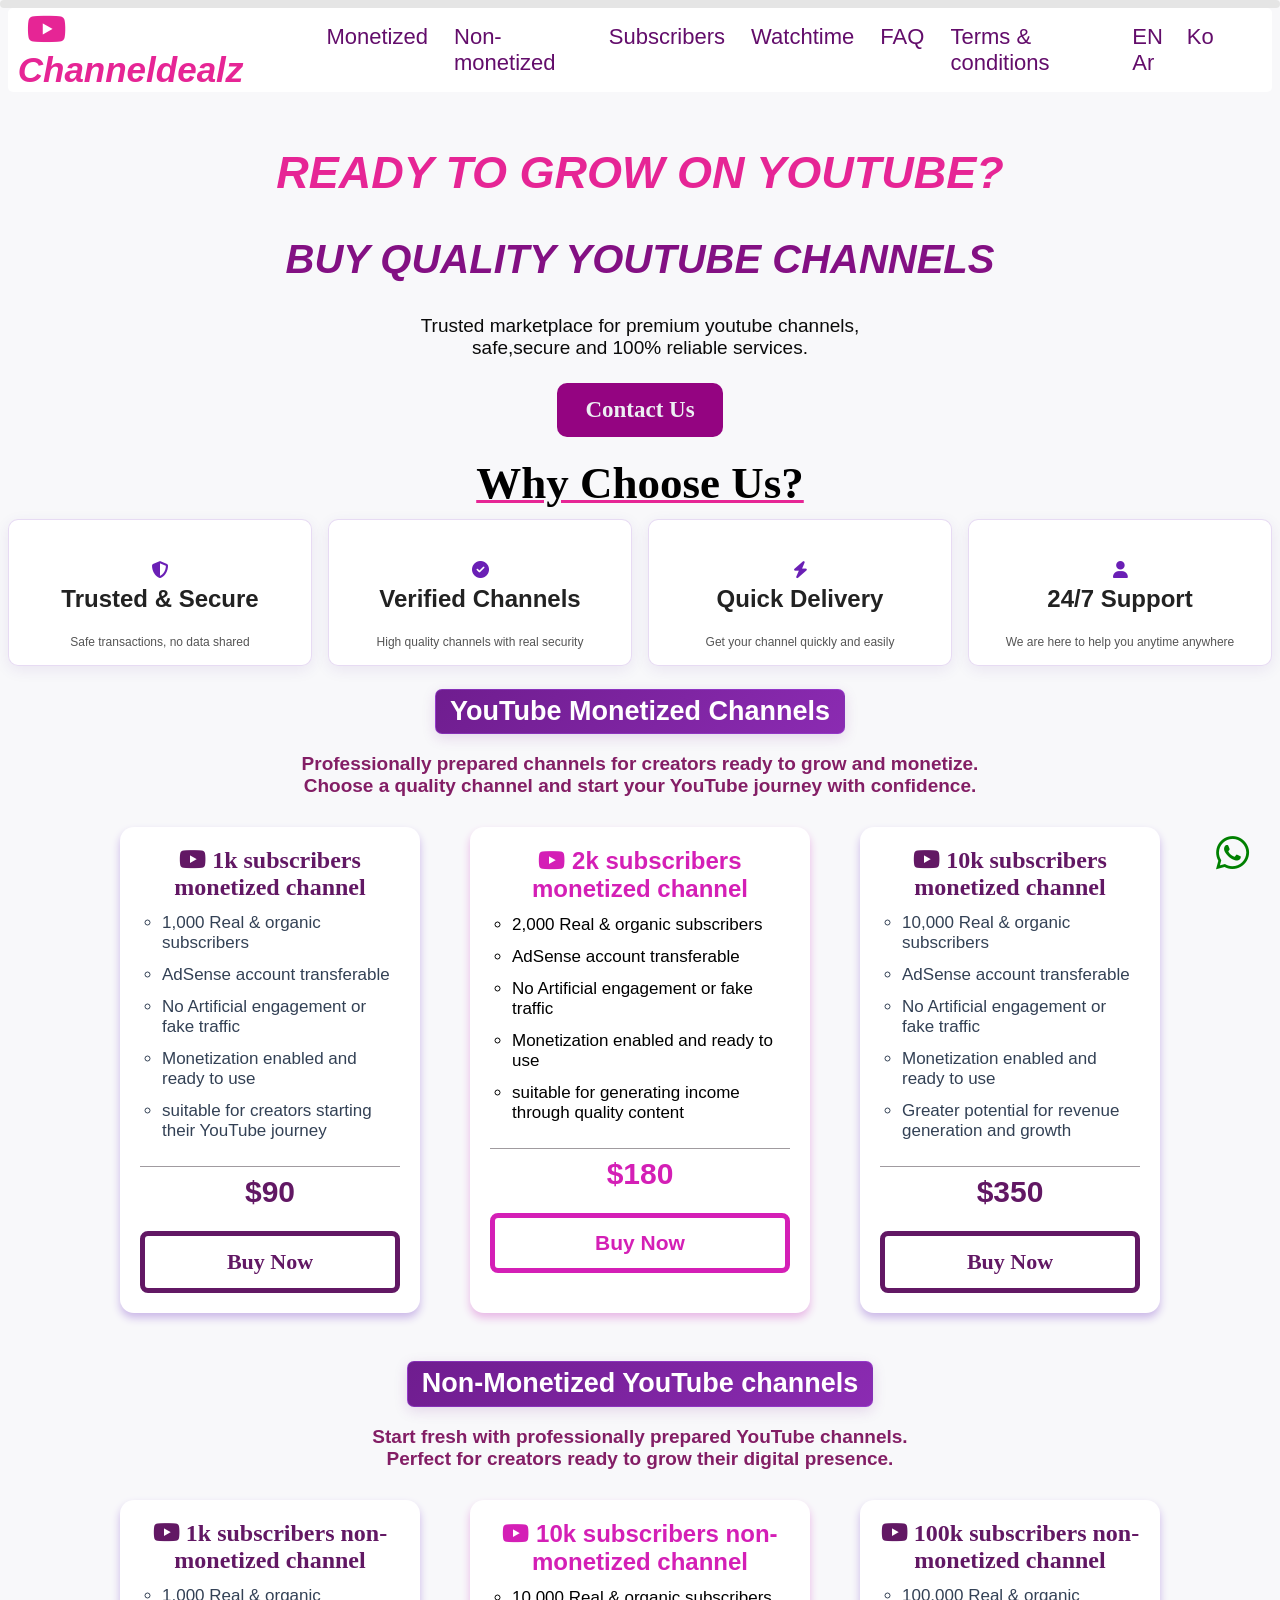
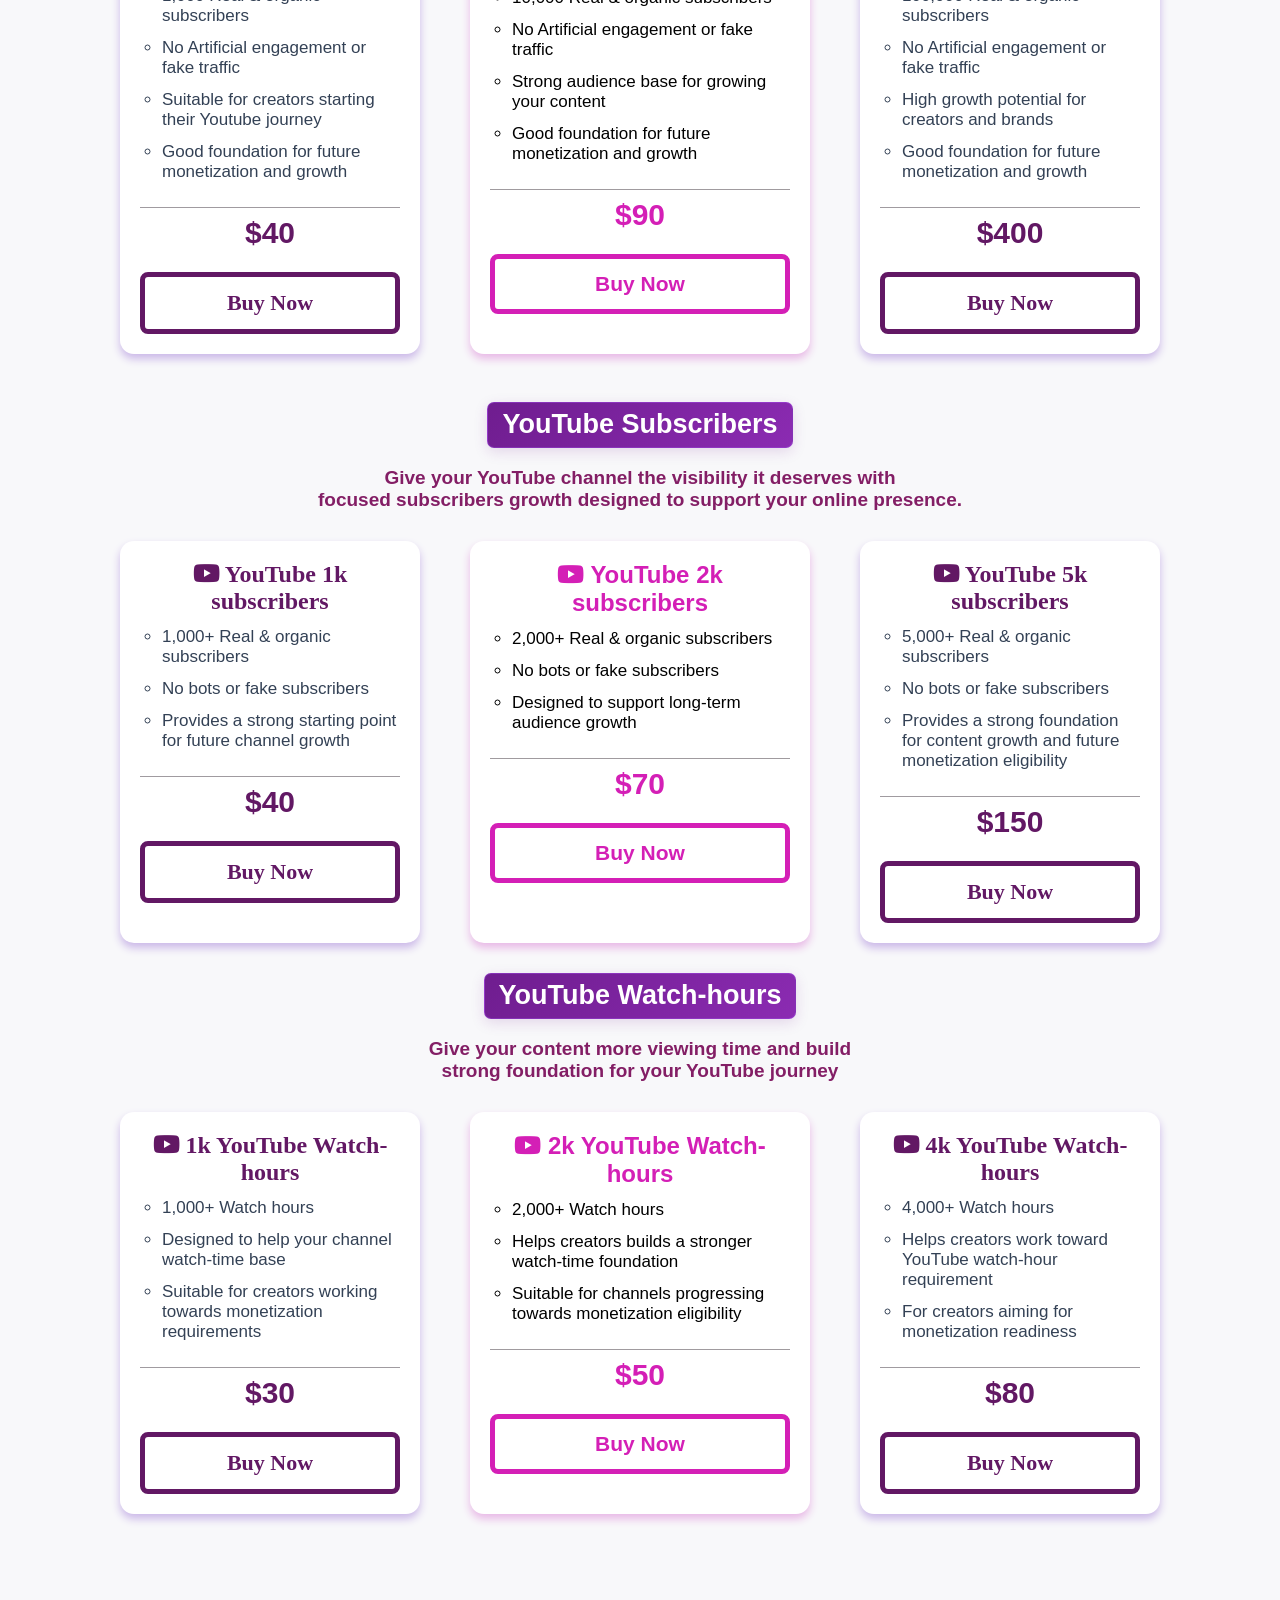
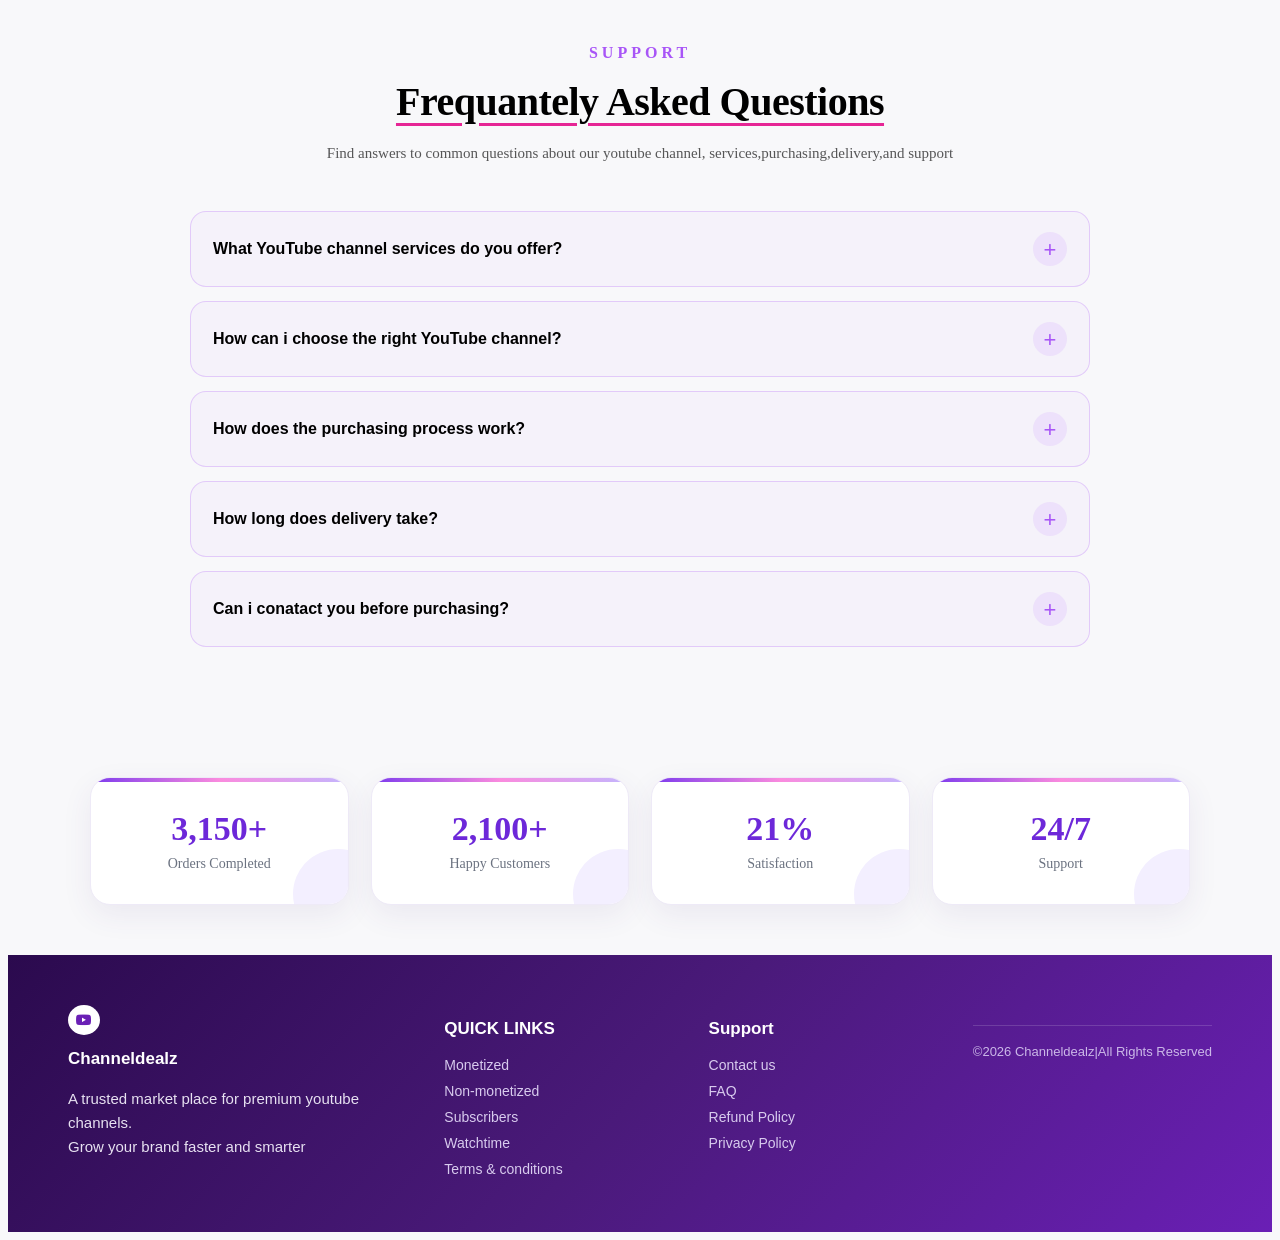
==== commit cb705bbe: "Update index.html" ====
--- a/index.html
+++ b/index.html
@@ -226,7 +226,7 @@
 <section id="faq" class="faq-section">
     <div class="faq-heading">
         <span>SUPPORT</span>
-        <h2>Frequantly Asked Questions</h2>
+        <h2>Frequantely Asked Questions</h2>
         <p>Find answers to common questions about our youtube channel,
             services,purchasing,delivery,and support</p>
     </div>
@@ -237,7 +237,7 @@
             </span>
             <b>+</b>
         </button>
-        <div class="faq-answer"><p>Channeldealz offers different YouTbe services including
+        <div class="faq-answer"><p>Channeldealz offers different YouTube services including
             watch hours,subscribers and monitization services.
         </p>
     </div>
@@ -257,7 +257,7 @@
             </span>
             <b>+</b>
         </button>
-        <div class="faq-answer"><p>Choose the package you are interested in and use the available conatct 
+        <div class="faq-answer"><p>Choose the package you are interested in and use the available contact 
             or purchase options to discuss the other and next steps.
         </p>
     </div>
@@ -336,4 +336,4 @@
 <a href="https://wa.me/923251877429" class="whatsapp" target="_blank"><i class="fa-brands fa-whatsapp"></i></a>
 <script src="script.js"></script>
 </body>
-</html>+</html>
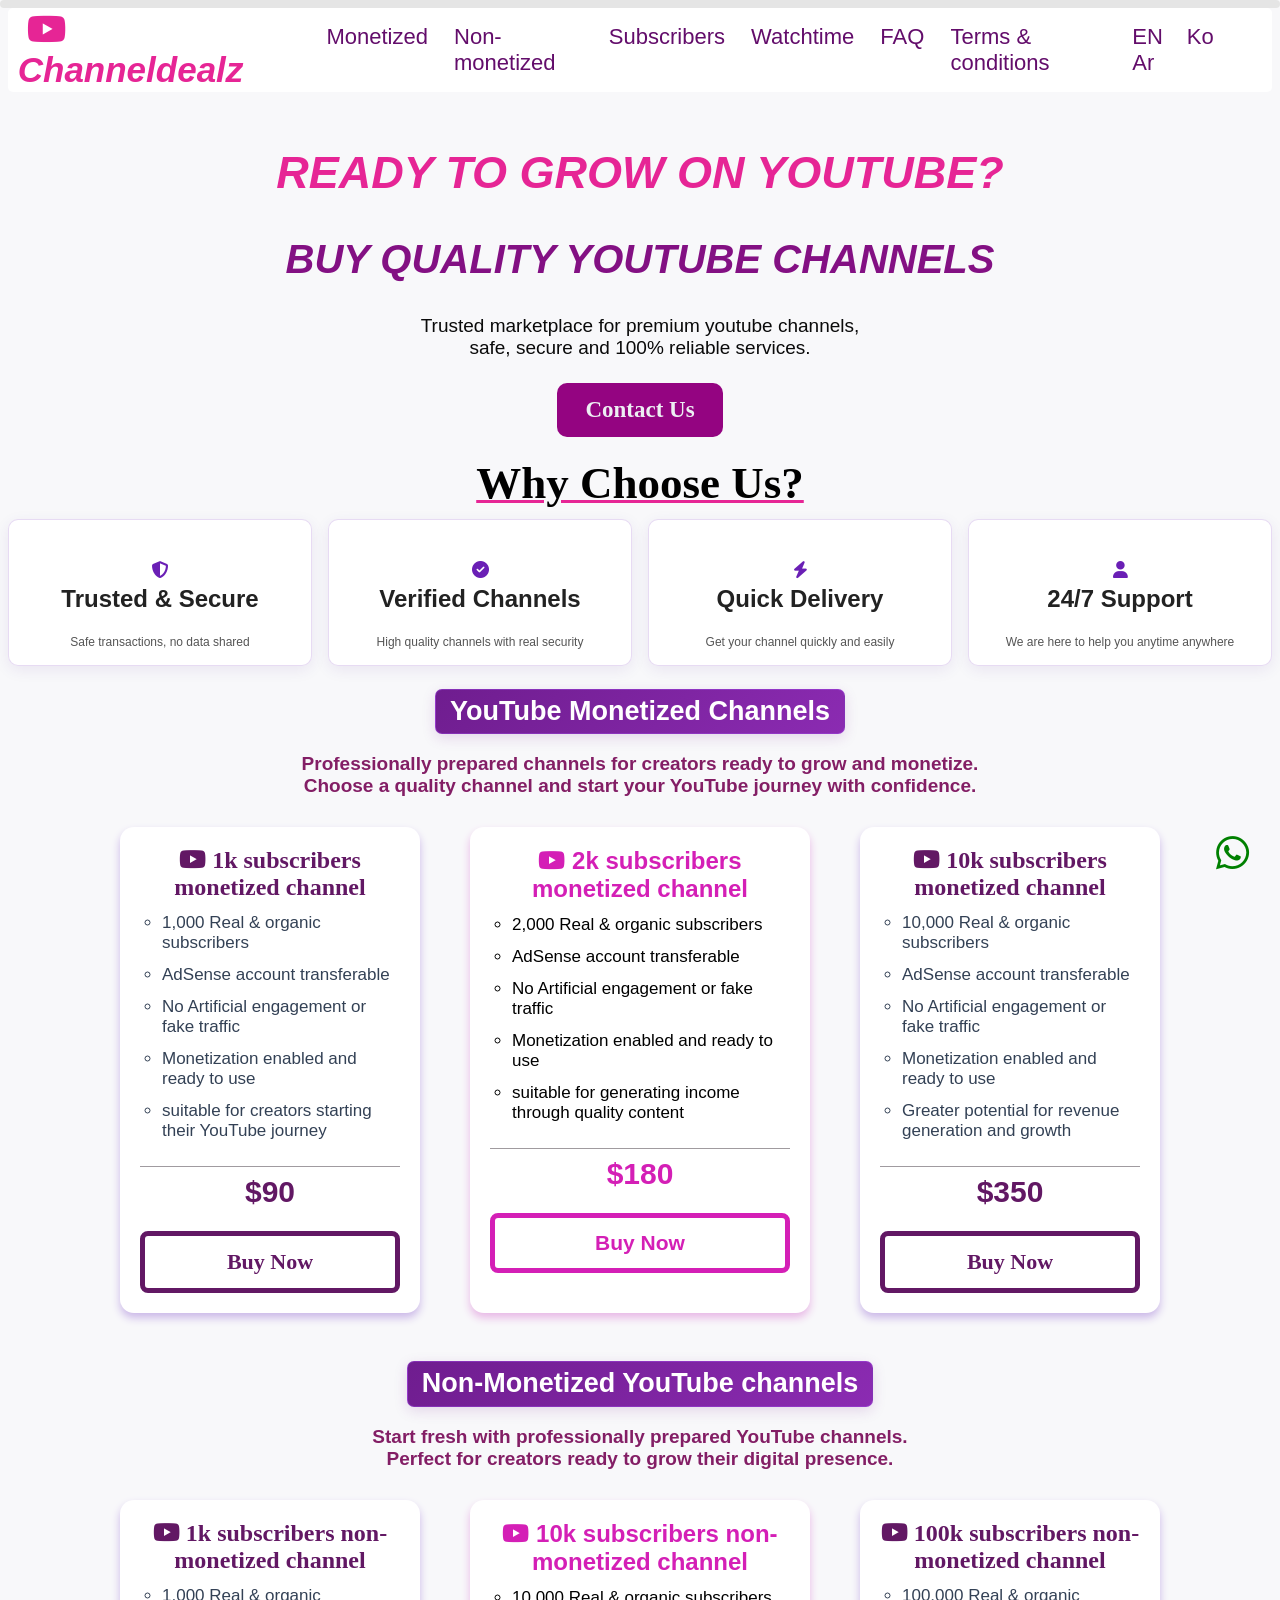
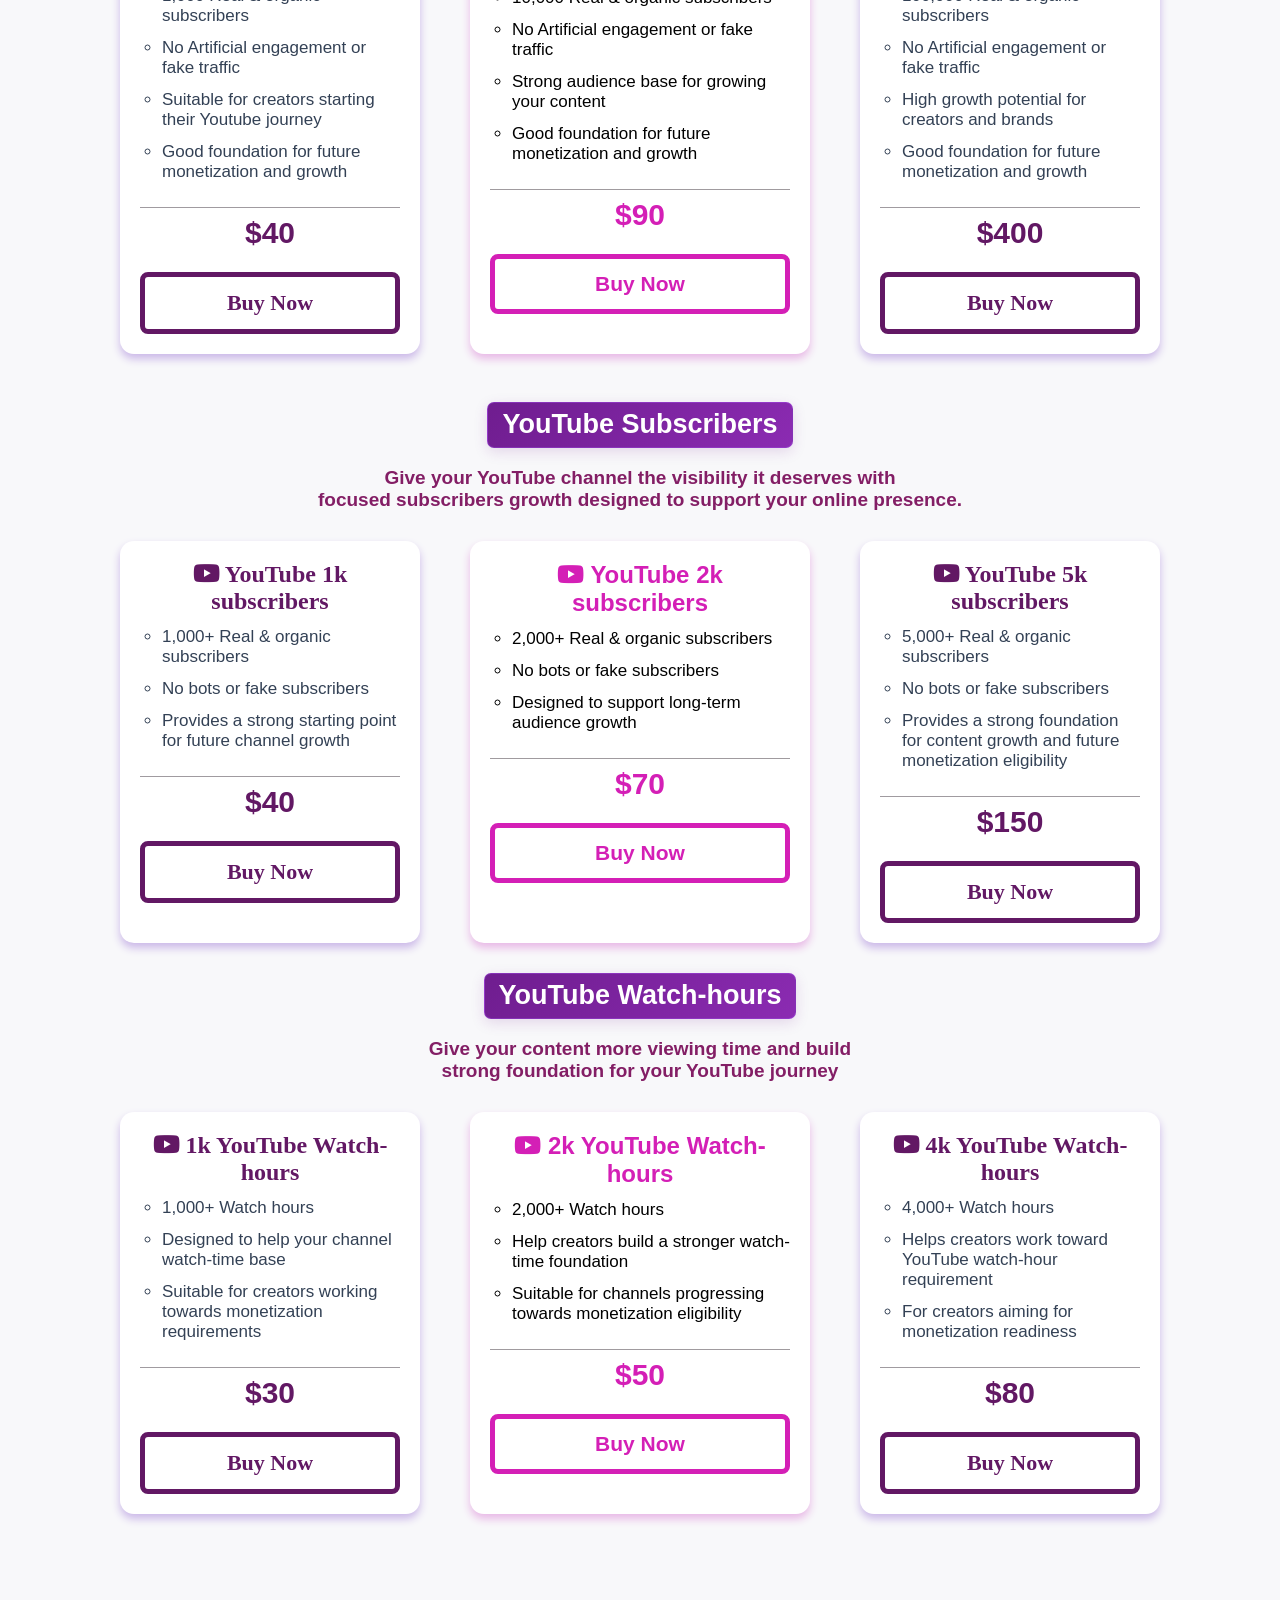
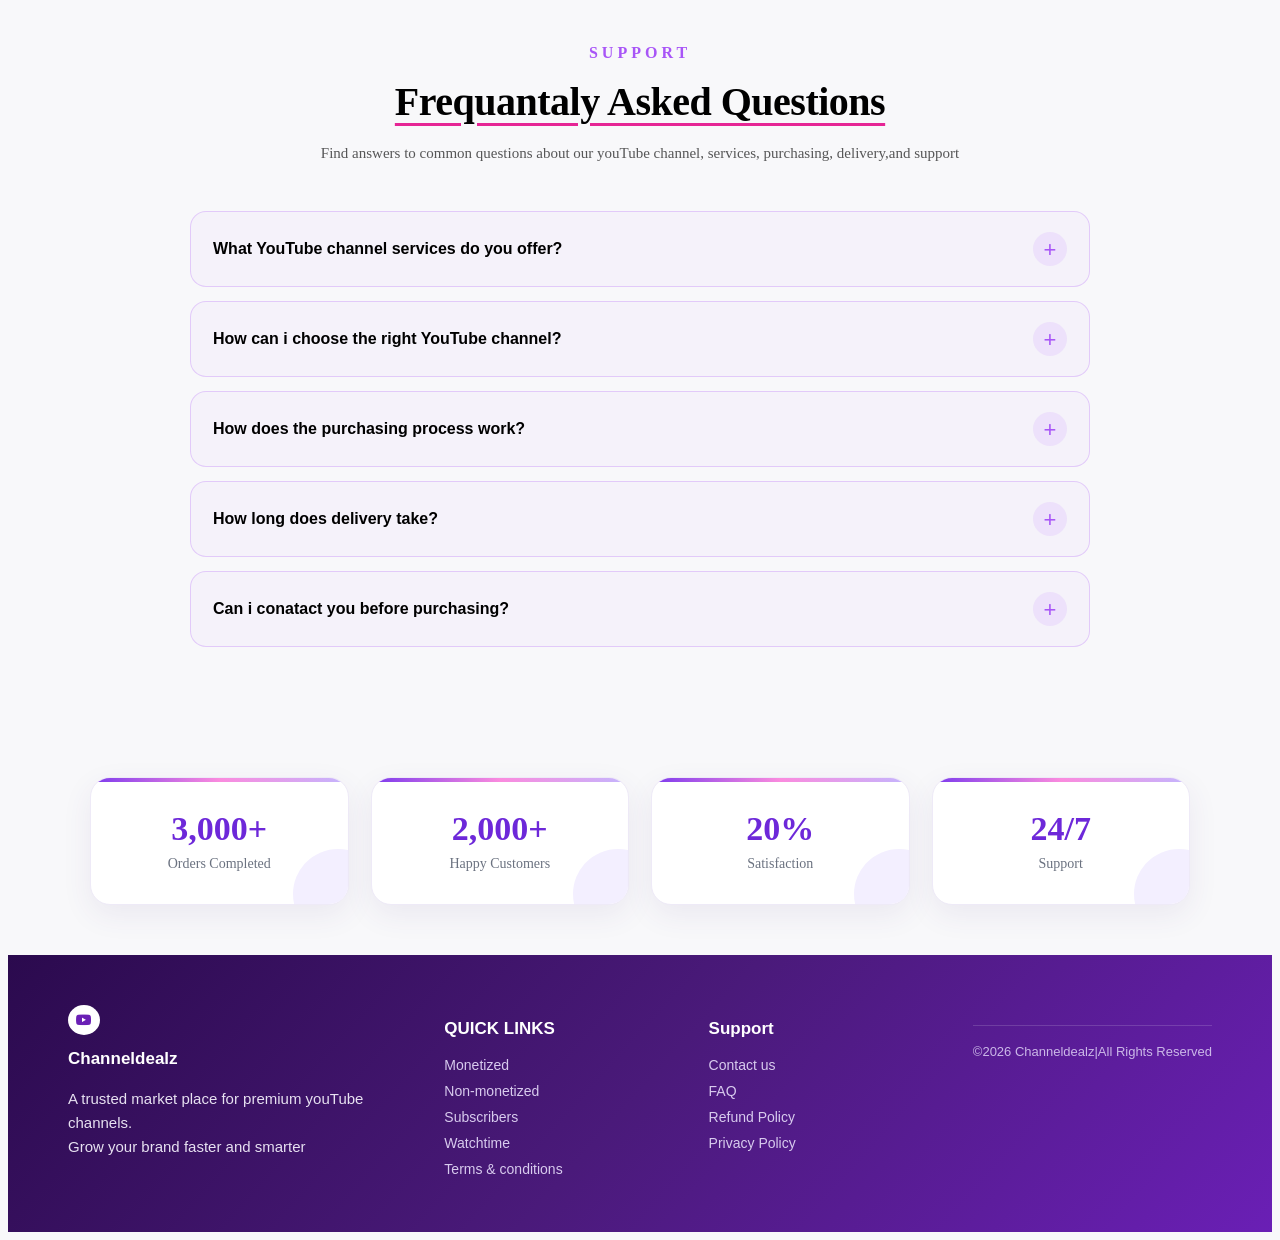
==== commit 8c4b1c07: "Update index.html" ====
--- a/index.html
+++ b/index.html
@@ -37,7 +37,7 @@
     <div class="zo">
     <h2 class="co">READY TO GROW ON YOUTUBE?</h2>
     <h2 class="bo">BUY QUALITY YOUTUBE CHANNELS</h2>
-    <p>Trusted marketplace for premium youtube channels,<br>safe,secure and 100% reliable services.</p><br>
+    <p>Trusted marketplace for premium youtube channels,<br>safe, secure and 100% reliable services.</p><br>
     <div class="f"><a href="mailto:sikandariqbalmillionaire@gmail.com">Contact Us</a></div>
      <div class="why-us">Why Choose Us?</div>
     <div class="yo">
@@ -203,7 +203,7 @@
         <h2><i class="fa-brands fa-youtube"></i>&nbsp;2k YouTube Watch-hours</h2>
         <ul>
             <li>2,000+ Watch hours</li>
-            <li>Helps creators builds a stronger watch-time foundation</li>
+            <li>Help creators build a stronger watch-time foundation</li>
             <li>Suitable for channels progressing towards monetization eligibility</li>
         </ul>
         <div class="x"></div>
@@ -226,9 +226,9 @@
 <section id="faq" class="faq-section">
     <div class="faq-heading">
         <span>SUPPORT</span>
-        <h2>Frequantely Asked Questions</h2>
-        <p>Find answers to common questions about our youtube channel,
-            services,purchasing,delivery,and support</p>
+        <h2>Frequantaly Asked Questions</h2>
+        <p>Find answers to common questions about our youTube channel,
+            services, purchasing, delivery,and support</p>
     </div>
     <div class="faq-container">
         <div class="faq-item">
@@ -267,7 +267,7 @@
             </span>
             <b>+</b>
         </button>
-        <div class="faq-answer"><p>Delivery time can very depending on the selected service
+        <div class="faq-answer"><p>Delivery time can vary depending on the selected service
             .Contact us for the current
             delivery timeframe before placing an order.
         </p>
@@ -311,7 +311,7 @@
 <section>
     <div class="d">
     <div class="a"><i class="fa-brands fa-youtube"></i><h2>Channeldealz</h2>
-        <p>A trusted market place for premium youtube channels.<br>Grow your brand faster and smarter</p>
+        <p>A trusted market place for premium youTube channels.<br>Grow your brand faster and smarter</p>
     </div>
     <div class="b"><h2>QUICK LINKS</h2>
      <ul>
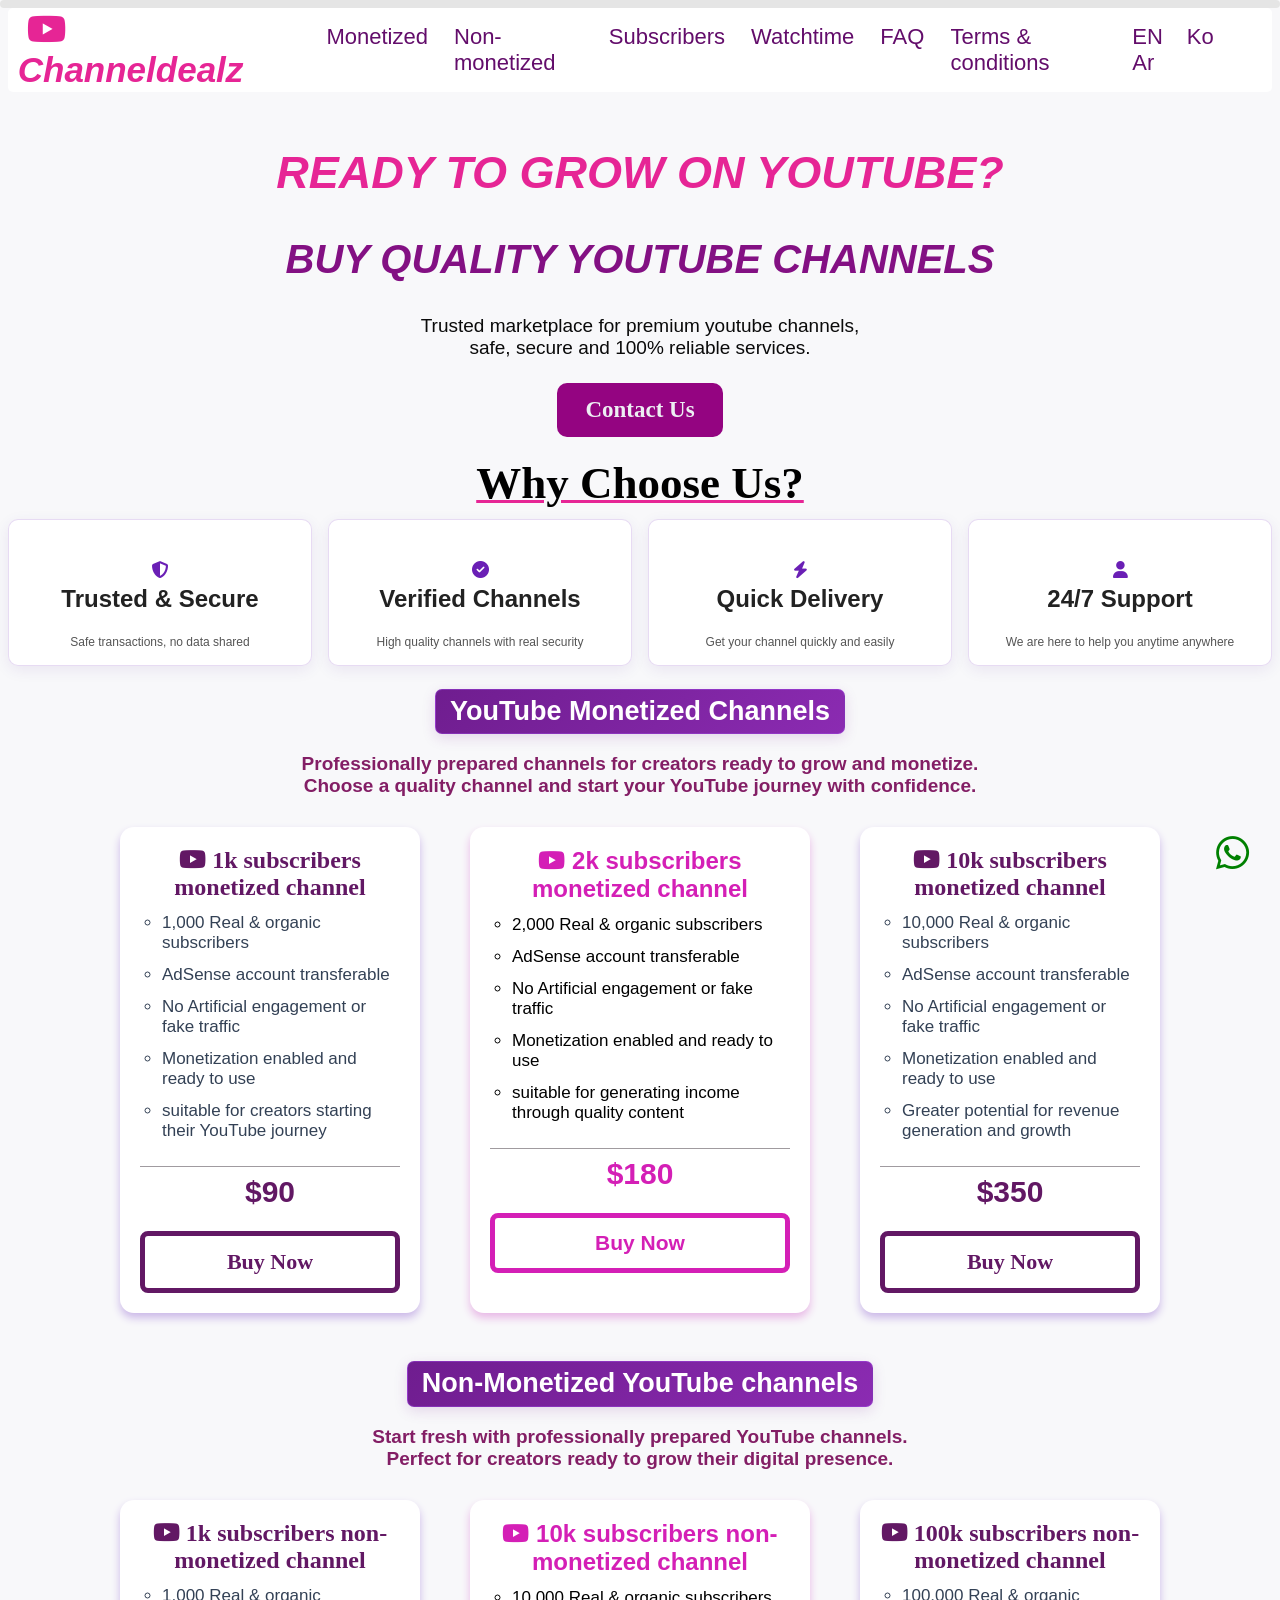
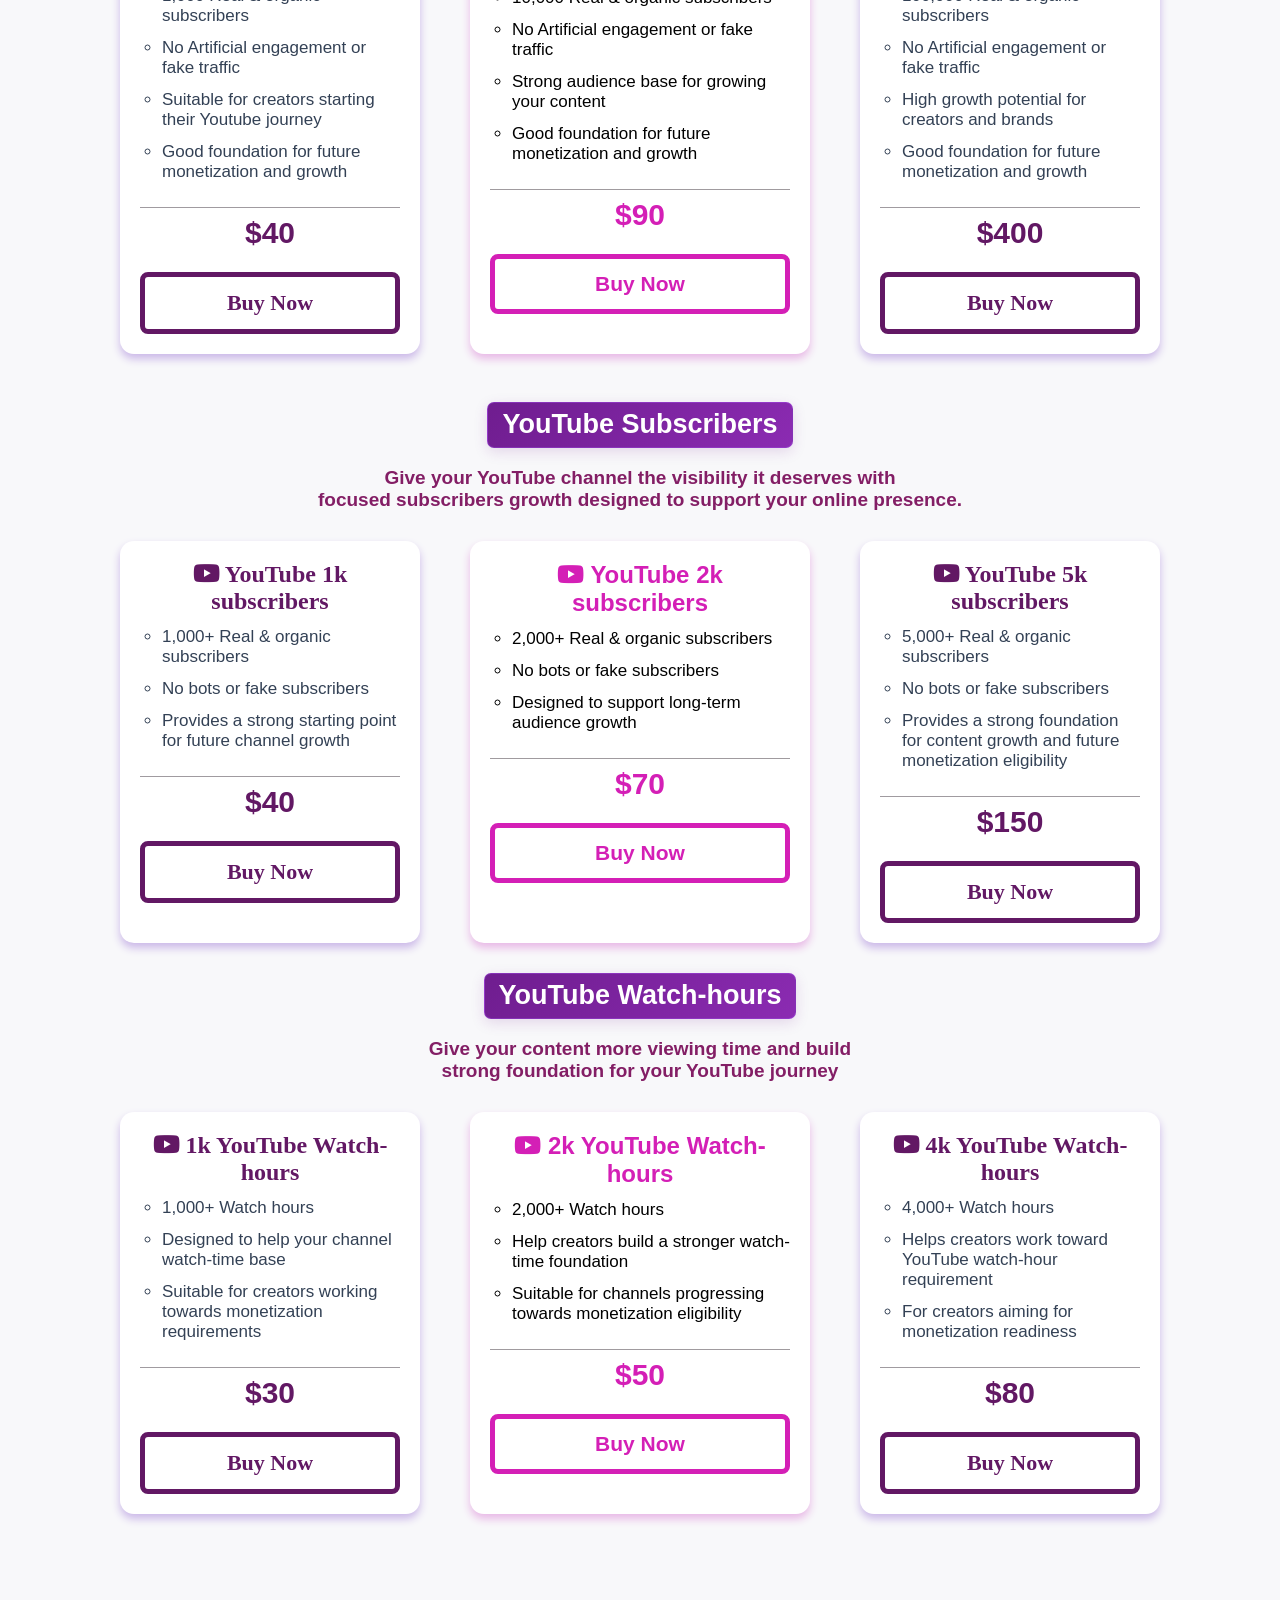
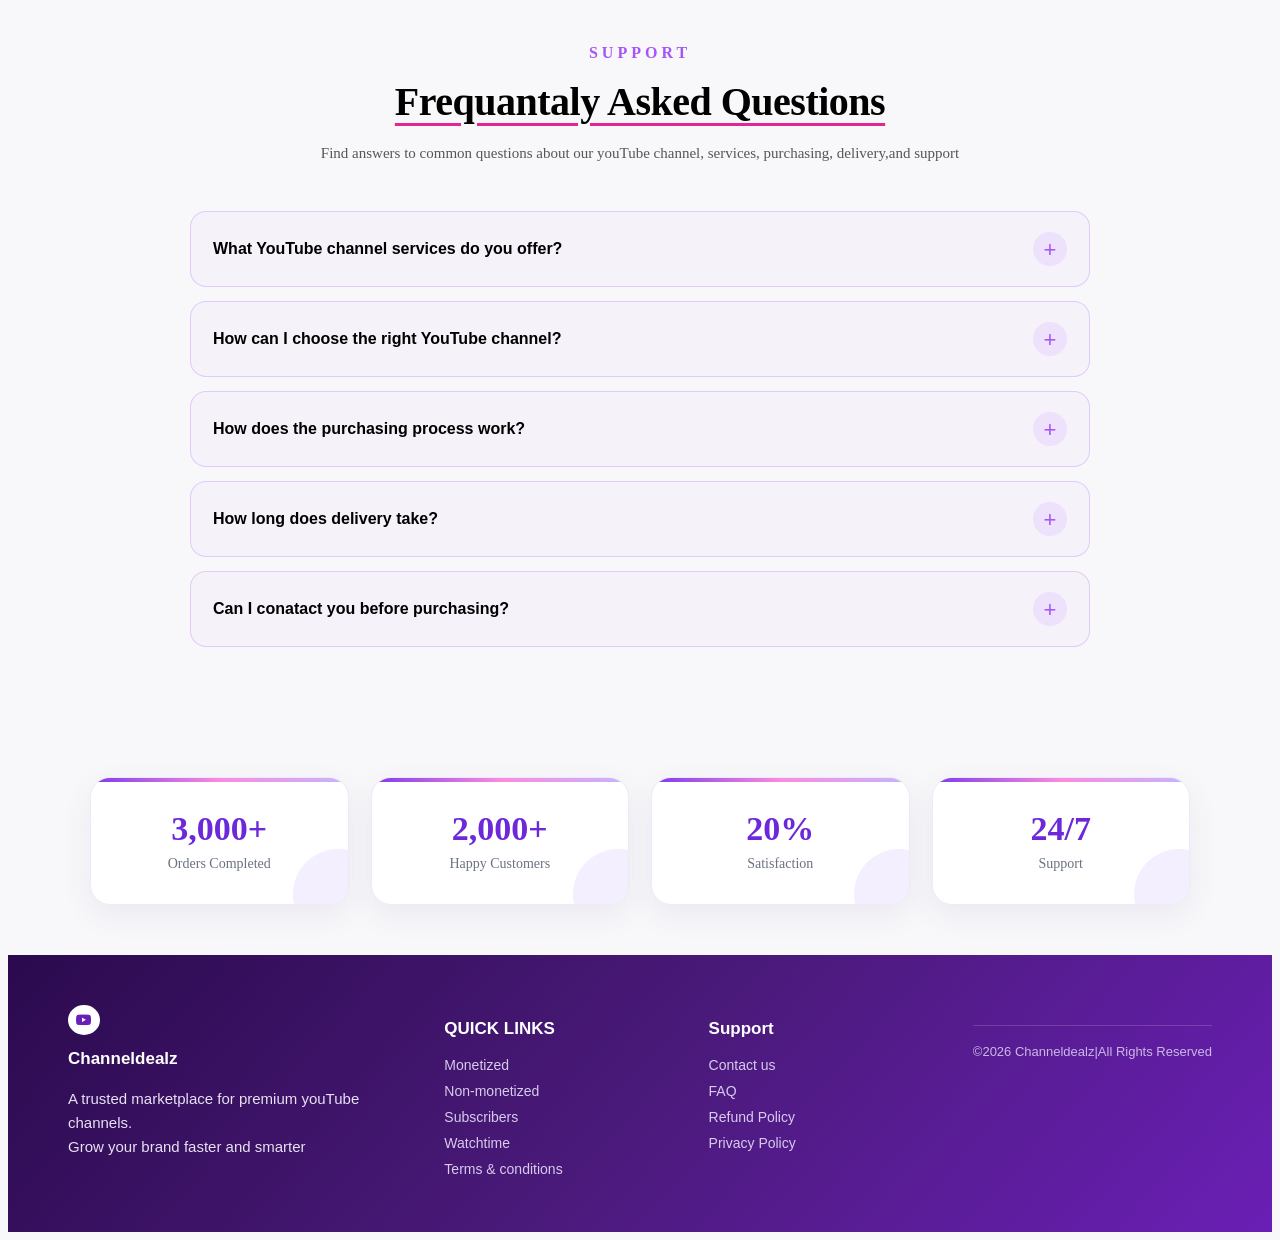
==== commit 6931ad0a: "Update index.html" ====
--- a/index.html
+++ b/index.html
@@ -243,7 +243,7 @@
     </div>
         </div>
          <div class="faq-item">
-            <button class="faq-question"><span>How can i choose the right YouTube channel?
+            <button class="faq-question"><span>How can I choose the right YouTube channel?
             </span>
             <b>+</b>
         </button>
@@ -274,7 +274,7 @@
     </div>
         </div>
         <div class="faq-item">
-            <button class="faq-question"><span>Can i conatact you before purchasing?
+            <button class="faq-question"><span>Can I conatact you before purchasing?
             </span>
             <b>+</b>
         </button>
@@ -311,7 +311,7 @@
 <section>
     <div class="d">
     <div class="a"><i class="fa-brands fa-youtube"></i><h2>Channeldealz</h2>
-        <p>A trusted market place for premium youTube channels.<br>Grow your brand faster and smarter</p>
+        <p>A trusted marketplace for premium youTube channels.<br>Grow your brand faster and smarter</p>
     </div>
     <div class="b"><h2>QUICK LINKS</h2>
      <ul>
